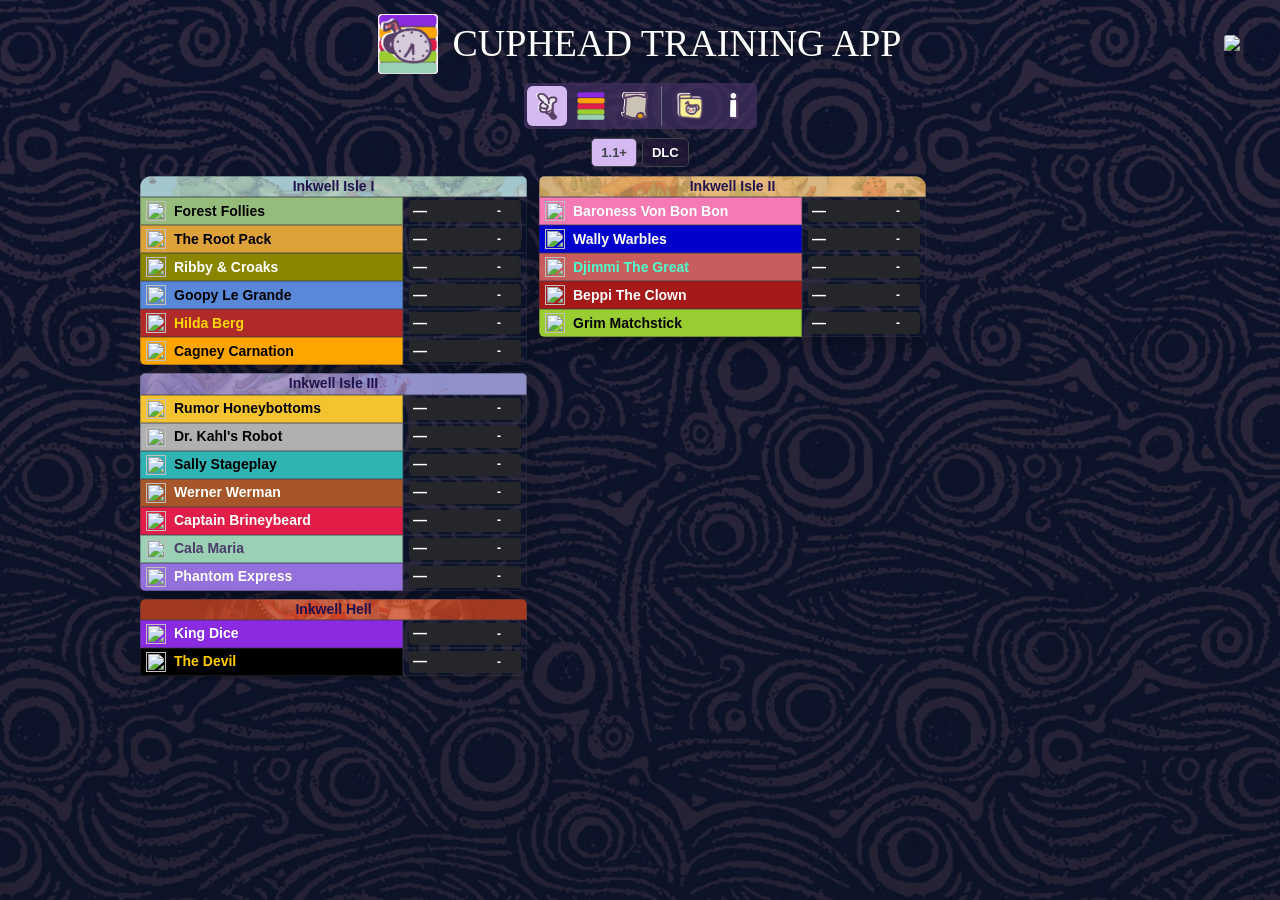
==== Web/index.html @ 6d5ec0af "Release v1.1.8 with refreshed training layout and assets" ====
<!DOCTYPE html>
<html lang="en">
<head>
    <meta charset="UTF-8">
    <meta name="viewport" content="width=device-width, initial-scale=1.0">
    <title>Cuphead Training App</title>
<link rel="icon" type="image/png" href="assets/icons/app-logo-small.png">
    <link rel="stylesheet" href="style.css?v=1.1.8">
    <link rel="stylesheet" href="css/host-bridge.css?v=1.1.8">
</head>
<body class="compact-mode" data-page="personal-times">

<div class="pages">
    <div class="training-brand">
        <img src="assets/icons/app-logo.png" alt="" width="88" height="88">
        <div id="bigtitle">Cuphead Training App</div>
    </div>
    <a href="info.html" class="info-nav-btn" data-i18n-aria-label="ui.info-aria" aria-label="How it works">&#9432;</a>

    <button id="lang-toggle-btn" class="lang-toggle-btn-inline" type="button" onclick="setActiveLanguage(getActiveLanguage() === 'pt-BR' ? 'en' : 'pt-BR')" data-i18n-aria-label="ui.language-aria" aria-label="Toggle language">
        <img src="https://flagcdn.com/w40/us.png" srcset="https://flagcdn.com/w80/us.png 2x" alt="English" width="28" height="21">
    </button>
</div>

<div class="nav-row">
    <div class="page-tabs">
            <a href="index.html" class="active" data-i18n="nav.training">Training</a>
        <a href="index2.html" data-i18n="nav.time-table">Time Table</a>
            <a href="autolog.html" data-i18n="nav.attempt-log">Attempt Log</a>
        <a href="backups.html" data-i18n="nav.backups">Backups</a>
    </div>
</div>

    <div id="category-tabs" class="category-tabs"></div>

    <div class="board-layout training-board">
        <div class="scroll-wrapper">
            <div id="table"></div>
            <div id="totals"></div>
        </div>
        <div class="rank-chart-column">
            <aside id="rank-chart" class="rank-chart"></aside>
            <div id="rank-chart-pie" class="rank-chart-pie-shell"></div>
        </div>
    </div>

    <script src="js/sound-effects.js?v=1.1.8"></script>
<script src="data.js?v=1.1.8"></script>
    <script src="js/state.js?v=1.1.8"></script>
    <script src="js/time.js?v=1.1.8"></script>
    <script src="js/category.js?v=1.1.8"></script>
    <script src="js/data-access.js?v=1.1.8"></script>
    <script src="js/ranks.js?v=1.1.8"></script>
    <script src="js/calculations.js?v=1.1.8"></script>
    <script src="js/wr-times.js?v=1.1.8"></script>
    <script src="js/storage.js?v=1.1.8"></script>
    <script src="js/render-time-table.js?v=1.1.8"></script>
    <script src="js/render-personal.js?v=1.1.8"></script>
    <script src="js/render-auto.js?v=1.1.8"></script>
    <script src="js/render.js?v=1.1.8"></script>
    <script src="js/language.js?v=1.1.8"></script>
    <script>window.autoTrainingPage = true;</script>
    <script src="js/main.js?v=1.1.8"></script>
    <script src="js/host-bridge.js?v=1.1.8"></script>

</body>
</html>
---- Web/style.css ----
@font-face {
    font-family: "Cuphead Poster";
    src: local("Cuphead Poster"), local("Cuphead Poster Regular");
    font-style: normal;
    font-weight: 400;
    font-display: swap;
}

@font-face {
    font-family: "Alegreya Sans SC";
    src: url("assets/fonts/alegreya-sans-sc-bold.woff2") format("woff2");
    font-weight: 700;
    font-display: swap;
}

:root {
    --panel-bg: rgb(57 40 83 / 65%);
    --panel-bg-deep: rgb(34 23 55 / 74%);
    --panel-border: #695781;
    --panel-accent: #5b4677;
    --panel-accent-soft: rgb(69 49 99 / 70%);
    --panel-selection: #d4b9f2;
    --panel-accent-bright: #edbd5f;
}

body[data-page="personal-times"][data-game="hollow-knight"] .scroll-wrapper {
    display: block;
}

* {
    box-sizing: border-box;
}

html {
    min-height: 100%;
}

body {
    min-height: 100%;
    margin: 0;
    padding: 20px;
    background-image: linear-gradient(180deg, rgba(15, 19, 28, .14), rgba(15, 19, 28, .38)), url("assets/backgrounds/myekul-bg.jpg");
    background-repeat: no-repeat;
    background-position: center center;
    background-attachment: fixed;
    background-size: cover;
    color: #ffffff;
    font-family: "Segoe UI", -apple-system, BlinkMacSystemFont, Roboto, Helvetica, Arial, sans-serif;
    position: relative;
    background-color: #163f4b;
}

html.app-shell-page body {
    background: transparent;
}

.pages {
    display: flex;
    align-items: center;
    justify-content: center;
    gap: 8px;
    margin-bottom: 12px;
    width: 100%;
    min-height: 96px;
    padding-inline: 72px;
}

#bigtitle {
    margin: 0;
    width: min(800px, calc(100vw - 176px));
    max-width: 100%;
    height: auto;
    display: block;
    position: relative;
    z-index: 100;
    color: #fff;
    font: 400 clamp(18px, 4.5vw, 54px)/1.1 "Cuphead Poster", "Alegreya Sans SC", Georgia, serif;
    text-align: center;
    text-transform: uppercase;
    text-shadow: 0 2px 4px #101419;
}

#bigtitle[hidden] {
    display: none;
}

.training-brand {
    display: flex;
    align-items: center;
    justify-content: center;
    gap: 14px;
    min-width: 0;
}

.training-brand > img {
    width: 88px;
    height: 88px;
    flex: none;
    object-fit: contain;
}

body.compact-mode .training-brand > img {
    width: 60px;
    height: 60px;
}

.pages .training-brand #bigtitle {
    width: auto;
}

#hollow-knight-title {
    margin: 0;
    color: #ffffff;
    font-family: Georgia, "Times New Roman", serif;
    font-size: clamp(28px, 5vw, 56px);
    text-shadow: 0 2px 5px rgba(0, 0, 0, 0.85);
}

.game-toggle-btn {
    position: fixed;
    top: 42px;
    right: calc(20px + 100% - 100vw);
    display: inline-flex;
    align-items: center;
    justify-content: center;
    width: 44px;
    height: 44px;
    padding: 5px;
    border: 2px solid #c5ccd5;
    border-radius: 50%;
    background: #101419;
    color: #ffffff;
    cursor: pointer;
}

.game-toggle-btn img {
    width: 100%;
    height: 100%;
    object-fit: contain;
}

.info-nav-btn {
    position: fixed;
    top: 46px;
    right: calc(120px + 100% - 100vw);
}

.lang-toggle-btn-inline {
    position: fixed;
    top: 47px;
    right: 20px;
}

.game-toggle-btn:hover,
.game-toggle-btn:focus-visible {
    background: #383b3e;
    border-color: #e0b965;
}

body[data-game="hollow-knight"] {
    background-color: #070b13;
    background-image:
        linear-gradient(rgba(5, 9, 16, 0.38), rgba(5, 9, 16, 0.38)),
        url("assets/backgrounds/hollowknight_background.png");
    background-position: center center;
    background-size: cover;
    background-repeat: no-repeat;
    background-attachment: fixed;
    color: #e8edf5;
    font-family: "Trebuchet MS", "Segoe UI", sans-serif;
    font-weight: 600;
}

body[data-game="hollow-knight"] .page-tabs,
body[data-game="hollow-knight"] .category-tab,
body[data-game="hollow-knight"] .data-control-btn {
    background-color: #172231;
    border-color: #465870;
}

body[data-game="hollow-knight"] .page-tabs a.active,
body[data-game="hollow-knight"] .category-tab.is-active {
    background: #c9d7e8;
    color: #111824;
}

body[data-game="hollow-knight"] th,
body[data-game="hollow-knight"] .rank-chart-header {
    background: #35475e;
}

body[data-game="hollow-knight"] .game-toggle-btn {
    background: #35475e;
    border-color: #c9d7e8;
}

body[data-game="hollow-knight"] .boss {
    left: 0;
    background: #182536 !important;
}

body[data-game="hollow-knight"] .split-cell {
    min-width: 220px;
    width: 220px;
}

body[data-game="hollow-knight"] .boss-content {
    flex-direction: row-reverse;
    justify-content: space-between;
    gap: 6px;
}

body[data-game="hollow-knight"] .boss-icon {
    width: auto;
    max-width: 64px;
    height: 32px;
}

body[data-game="hollow-knight"] .boss span {
    flex: 1 1 auto;
    min-width: 0;
    font-size: 15px;
    font-weight: 700;
}

body[data-game="hollow-knight"] .personal-totals-table.hollow-knight-personal-total {
    width: 420px;
    table-layout: fixed;
}

body[data-game="hollow-knight"] .hollow-knight-personal-total .total-label {
    width: 220px;
}

body[data-game="hollow-knight"] .hollow-knight-personal-total .personal-time-col {
    width: 200px;
    min-width: 200px;
}

body[data-game="hollow-knight"] .total-time-wrapper {
    display: grid;
    grid-template-columns: minmax(0, 1fr) auto;
    align-items: center;
    gap: 12px;
    min-width: 0;
}

body[data-game="hollow-knight"] .total-time-wrapper > span:first-child {
    min-width: 0;
    text-align: left;
    font-size: 16px;
    font-weight: 700;
    font-variant-numeric: tabular-nums;
}

body[data-game="hollow-knight"] .total-time-wrapper .time-rank-display {
    min-width: 56px;
    font-size: 14px;
    font-weight: 800;
}

body[data-game="hollow-knight"] .info-page,
body[data-game="hollow-knight"] .rank-chart,
body[data-game="hollow-knight"] .page-tabs a,
body[data-game="hollow-knight"] .category-tab {
    font-weight: 700;
}

body[data-page="personal-times"][data-game="hollow-knight"] .time-input-wrapper {
    min-height: 32px;
}

body[data-page="personal-times"][data-game="hollow-knight"] .time-input,
body[data-page="personal-times"][data-game="hollow-knight"] .time-rank-display {
    height: 28px;
    font-size: 14px;
}

body[data-game="hollow-knight"] .rank-chart-header span,
body[data-game="hollow-knight"] .rank-chart-stats span,
body[data-game="hollow-knight"] .rank-chart-badge,
body[data-game="hollow-knight"] .rank-chart-count,
body[data-game="hollow-knight"] .rank-chart-empty {
    font-size: 14px;
}

body[data-game="hollow-knight"] .hollow-knight-total-row > * {
    border-top: 3px solid #c9d7e8;
    font-weight: 900;
}

body[data-game="hollow-knight"] .total-label {
    position: sticky;
    left: 0;
    z-index: 25;
    min-width: 220px;
    width: 220px;
    background: #182536;
    color: #f4f7fb;
}

body[data-game="hollow-knight"] .hollow-knight-personal-total {
    margin-top: 8px;
}

body[data-game="hollow-knight"] .total-time-wrapper {
    justify-content: space-between;
    padding: 1px 6px;
    background: transparent !important;
}

body[data-game="hollow-knight"] .hollow-knight-personal-total .personal-time-col {
    background: #182536 !important;
    color: #f4f7fb !important;
}

body[data-game="hollow-knight"] .total-time-wrapper > span:first-child {
    color: #f4f7fb !important;
}

body[data-game="hollow-knight"] .time-input {
    border-color: #70839e;
}

body[data-game="cuphead"] * {
    font-weight: 700;
}

.pages {
    position: relative;
    z-index: 100;
}

.page-tabs {
    display: inline-flex;
    background: var(--panel-accent-soft);
    padding: 4px;
    border-radius: 12px;
    gap: 4px;
    margin-top: 10px;
}

.page-tabs a {
    color: rgb(190, 200, 210);
    font-size: 18px;
    font-weight: 700;
    text-decoration: none;
    padding: 8px 18px;
    border-radius: 9px;
    transition: all 0.2s ease;
}

.page-tabs a:hover {
    background: rgba(255,255,255,0.08);
    color: white;
}

.page-tabs a.active {
    background: var(--panel-selection);
    color: #45494d;
    pointer-events: none;
}

.page-tabs a.active:hover {
    color: #45494d;
}

.category-tabs {
    display: flex;
    flex-wrap: wrap;
    justify-content: center;
    gap: 8px;
    margin: 0 0 16px;
}

.category-tab {
    min-height: 34px;
    border: 1px solid #414549;
    padding: 6px 14px;
    background: var(--panel-bg-deep);
    color: #ffffff;
    font: inherit;
    font-size: 15px;
    font-weight: 800;
    cursor: pointer;
    border-radius: 8px;
}

.category-tab:hover,
.category-tab:focus-visible {
    background: #383b3e;
}

.category-tab.is-active {
    background: var(--panel-selection);
    color: #414549;
}

.category-icon {
    width: 20px;
    height: 20px;
    object-fit: contain;
    vertical-align: middle;
    margin-right: 6px;
}

.category-tab-group {
    display: flex;
    align-items: center;
    gap: 8px;
}

.category-sub-options {
    display: flex;
    gap: 4px;
}

.category-sub-option {
    min-width: 32px;
    min-height: 32px;
    border: 1px solid #414549;
    padding: 4px;
    background: var(--panel-bg-deep);
    cursor: pointer;
    border-radius: 8px;
}

.category-sub-option:hover,
.category-sub-option:focus-visible {
    background: #383b3e;
}

.category-sub-option.is-active {
    background: var(--panel-selection);
    border-color: var(--panel-selection);
}

.category-sub-option .category-icon {
    margin-right: 0;
}

.data-controls {
    display: flex;
    gap: 12px;
    margin: 12px 0 16px;
}

.data-control-btn {
    padding: 10px 20px;
    background: var(--panel-bg-deep);
    border: 1px solid #414549;
    border-radius: 8px;
    color: #ffffff;
    font-size: 14px;
    font-weight: 500;
    cursor: pointer;
    transition: all 0.2s ease;
}

.data-control-btn:hover {
    background: #383b3e;
    border-color: #4a5562;
}

.data-control-btn:active {
    transform: translateY(1px);
}

.board-layout {
    display: flex;
    align-items: flex-start;
    gap: 18px;
    width: 100%;
}

.scroll-wrapper {
    flex: 1 1 auto;
    min-width: 0;
    overflow-x: auto;
    border-radius: 12px;
    overflow-y: visible;
    padding-bottom: 8px;
}

body[data-page="personal-times"] .scroll-wrapper {
    display: flex;
    align-items: flex-start;
    gap: 18px;
}

body[data-page="time-table"] .scroll-wrapper {
    display: block;
    --reference-isle-width: clamp(66px, 7vw, 104px);
    --reference-boss-width: clamp(108px, 12vw, 170px);
}

.reference-table {
    width: 100%;
    min-width: 1000px;
    font-variant-numeric: tabular-nums;
}

.reference-isle { width: var(--reference-isle-width); }
.reference-boss { width: var(--reference-boss-width); }
.reference-total-label { width: calc(var(--reference-isle-width) + var(--reference-boss-width)); }

.reference-table :is(.island, .boss, .rank-col) {
    width: auto;
    min-width: 0;
    max-width: none;
}

.reference-table .boss { left: var(--reference-isle-width); }
.reference-table .island { white-space: normal; }

body.compact-mode .reference-table :is(th, td) {
    padding: 1px 2px;
    font-size: 13px;
}

.reference-table :is(.rank-col, td:not(.island, .boss)) {
    letter-spacing: -.04em;
}

.reference-table .boss-content { gap: 4px; }
.reference-table .boss-icon {
    width: 13px;
    height: 13px;
}

@media (max-height: 650px) {
    body.compact-mode:is([data-page="personal-times"], [data-page="time-table"]) .pages {
        min-height: 48px;
        margin-bottom: 4px;
    }

    body.compact-mode .training-brand > img {
        width: 48px;
        height: 48px;
    }

    body.compact-mode:is([data-page="personal-times"], [data-page="time-table"]) .category-tabs {
        margin-bottom: 5px;
    }

    body.compact-mode .reference-table :is(th, td) {
        padding-block: 0;
    }
}

.training-board.board-layout {
    display: grid;
    grid-template-columns: minmax(0, 1fr) clamp(164px, 22vw, 204px);
    width: min(100%, 1000px);
    margin-inline: auto;
}

body[data-page="personal-times"] .training-board > .scroll-wrapper {
    display: grid;
    grid-template-columns: repeat(2, minmax(0, 1fr));
    align-items: start;
    gap: 8px 12px;
}

.training-board #table {
    display: contents;
}

.training-isle-group {
    display: grid;
    gap: 8px;
    min-width: 0;
}

.training-board :is(.training-isle, .personal-totals-table) {
    width: 100%;
}

.training-board :is(.training-isle th, .training-isle .boss, .personal-totals-table .island) {
    position: static;
    width: auto;
    min-width: 0;
}

.training-board :is(.training-time-width, .personal-time-col) {
    width: clamp(104px, 10.5vw, 124px);
}

body.compact-mode .training-board :is(th, td) {
    padding: 2px 5px;
    font-size: 14px;
}

.training-board :is(.boss span, .personal-totals-table .island) {
    white-space: normal;
    overflow: visible;
}

.training-board .boss-icon {
    flex: none;
    width: clamp(17px, 2.8vh, 20px);
    height: clamp(17px, 2.8vh, 20px);
}

.training-board .time-input-wrapper {
    justify-content: space-between;
    gap: 4px;
    font-variant-numeric: tabular-nums;
}

.training-board .time-rank-display {
    min-width: 36px;
    height: clamp(17px, 2.8vh, 20px);
    padding: 0 3px;
    font-size: clamp(10px, 1.05vw, 12px);
}

.training-board > .rank-chart-column {
    min-width: 0;
}

.training-board > .rank-chart-column .rank-chart {
    position: static;
}

body.compact-mode .training-board .rank-chart-pie {
    width: 136px;
    max-width: 100%;
}

@media (max-width: 640px) {
    .training-board.board-layout {
        grid-template-columns: minmax(0, 1fr);
    }
}

@media (max-width: 460px) {
    body[data-page="personal-times"] .training-board > .scroll-wrapper {
        grid-template-columns: minmax(0, 1fr);
    }
}

body[data-page="personal-times"] #table {
    margin-bottom: 0;
    flex: 0 0 auto;
}

body[data-page="time-table"] #table {
    margin-bottom: 8px;
}

body[data-page="personal-times"] #totals {
    flex: 0 0 auto;
}

.placeholder-table {
    width: max-content;
    min-width: 420px;
    border: 1px solid #414549;
    background: rgba(16, 20, 25, 0.96);
}

.placeholder-table h2 {
    margin: 0;
    padding: 14px 14px 4px;
    font-size: 20px;
}

.placeholder-table p {
    margin: 0;
    padding: 0 14px 14px;
    color: #c5ccd5;
    font-size: 14px;
    font-weight: 700;
}

.placeholder-table table {
    width: 100%;
}

table {
    width: max-content;
    border-collapse: separate;
    border-spacing: 0;
    table-layout: fixed;
    border-radius: 12px;
    overflow: hidden;
    box-shadow: 0 8px 20px rgba(0, 0, 0, 0.25);
}

th,
td {
    border: 1px solid rgba(51, 59, 70, 0.4);
    padding: 2px 10px;
    color: inherit;
    font-size: 15px;
    font-weight: 700;
    line-height: 1.1;
    text-align: center;
    white-space: nowrap;
}

th {
    position: sticky;
    top: 0;
    z-index: 30;
    background: #524268;
    color: #ffffff;
    font-weight: 800;
}

.island {
    position: sticky;
    left: 0;
    z-index: 25;
    min-width: 90px;
    width: 90px;
    background-color: #101419;
}

.boss {
    position: sticky;
    left: 90px;
    z-index: 22;
    min-width: 220px;
    width: 220px;
    background-color: #101419;
}

thead th.island,
thead th.boss {
    z-index: 35;
    background: #524268;
}

thead th.boss {
    z-index: 34;
}

.boss-content {
    display: flex;
    align-items: center;
    gap: 8px;
    min-width: 0;
}

.boss-icon {
    width: 22px;
    height: 22px;
    object-fit: contain;
    flex: 0 0 auto;
}

.boss span {
    overflow: hidden;
    text-overflow: ellipsis;
    white-space: nowrap;
}

.rank-col {
    min-width: 90px;
    width: 90px;
    max-width: 90px;
}

.personal-time-col {
    min-width: 140px;
    width: 140px;
    background: transparent;
}

th.personal-time-col {
    background: transparent;
}

.time-input-wrapper {
    display: flex;
    align-items: center;
    justify-content: center;
    gap: 4px;
    padding: 1px 4px;
    border-radius: 4px;
    transition: background 0.2s ease;
    background: #242629 !important;
    width: 100%;
    max-width: 100%;
    box-sizing: border-box;
}

.time-input {
    flex: 1 1 92px;
    width: 92px;
    max-width: 92px;
    height: 24px;
    border: 1px solid #556579;
    margin: 0;
    background: transparent;
    color: inherit;
    font: inherit;
    font-size: 12px;
    line-height: 1;
    text-align: center;
    outline: none;
    padding: 0 3px;
    border-radius: 6px;
}

.time-input::placeholder {
    color: #8795a3;
}

.time-input:focus {
    border-color: #e0b965;
    box-shadow: inset 0 0 0 1px #e0b965;
}

.time-rank-display {
    display: inline-flex;
    align-items: center;
    justify-content: center;
    min-width: 56px;
    height: 28px;
    padding: 0 10px;
    border-radius: 4px;
    font-size: 12px;
    font-weight: 600;
    text-transform: uppercase;
    white-space: nowrap;
}

.personal-rank-empty {
    background: #101419;
    color: #ffffff;
}

.rank-chart-column {
    display: flex;
    flex-direction: column;
    flex: 0 0 300px;
    gap: 12px;
}

.rank-chart {
    position: sticky;
    top: 20px;
    flex: 0 0 auto;
    max-height: calc(100vh - 40px);
    overflow-y: auto;
    border: 1px solid var(--panel-border);
    background: var(--panel-bg);
    color: #ffffff;
    border-radius: 12px;
}

.rank-chart-pie-shell {
    background: transparent;
    border-radius: 12px;
    padding: 14px 0;
}

.rank-chart-pie-shell:empty {
    display: none;
}

.rank-chart:empty {
    display: none;
}

.rank-chart-header {
    display: flex;
    align-items: flex-start;
    justify-content: space-between;
    gap: 12px;
    padding: 14px;
    border-bottom: 1px solid #414549;
    background: #556579;
}

.rank-chart-header h2 {
    margin: 0;
    font-size: 18px;
    line-height: 1.1;
}

.rank-chart-header span,
.rank-chart-stats span {
    display: block;
    margin-top: 3px;
    color: #c5ccd5;
    font-size: 12px;
}

.rank-chart-header strong {
    min-width: 52px;
    padding: 6px 8px;
    border: 1px solid #414549;
    background: #ffffff;
    color: #414549;
    text-align: center;
    font-size: 18px;
}

.rank-chart-stack {
    display: flex;
    height: 28px;
    margin: 14px;
    overflow: hidden;
    border: 1px solid #414549;
    background: #101419;
}

.rank-chart-segment {
    display: block;
    min-width: 4px;
    height: 100%;
}

.rank-chart-empty-segment {
    width: 100%;
    background: repeating-linear-gradient(
        135deg,
        #27313d,
        #27313d 8px,
        #101419 8px,
        #101419 16px
    );
}

.rank-chart-pie {
    width: 160px;
    aspect-ratio: 1;
    margin: 0 auto;
    border-radius: 50%;
    border: 2px solid rgba(255, 255, 255, 0.18);
    background: transparent;
    box-shadow: inset 0 0 0 9999px transparent;
}

.rank-chart-stats {
    display: grid;
    grid-template-columns: 1fr 1fr;
    gap: 8px;
    padding: 0 14px 14px;
}

.rank-chart-stats div {
    border: 1px solid #414549;
    background: rgba(255, 255, 255, 0.08);
    padding: 8px;
}

.rank-chart-stats strong {
    display: block;
    margin-top: 2px;
    font-size: 20px;
}

.rank-chart-list {
    display: grid;
    gap: 8px;
    padding: 0 14px 14px;
}

.rank-chart-row {
    display: grid;
    grid-template-columns: 44px minmax(80px, 1fr) 28px;
    align-items: center;
    gap: 8px;
}

.rank-chart-badge {
    display: inline-flex;
    align-items: center;
    justify-content: center;
    min-height: 26px;
    border: 1px solid #414549;
    font-size: 13px;
}

.rank-chart-track {
    height: 12px;
    overflow: hidden;
    border: 1px solid #414549;
    background: rgba(255, 255, 255, 0.12);
}

.rank-chart-track span {
    display: block;
    height: 100%;
}

.rank-chart-count {
    text-align: right;
    font-size: 13px;
}

.rank-chart-empty {
    padding: 10px;
    border: 1px solid #414549;
    background: rgba(255, 255, 255, 0.08);
    color: #c5ccd5;
    text-align: center;
    font-size: 13px;
}

.rank-chart-pie-wrapper {
    position: relative;
    display: flex;
    justify-content: center;
    align-items: center;
    width: 100%;
    padding: 30px;
    min-height: 280px;
}

.rank-chart-pie {
    width: 200px;
    height: 200px;
    border-radius: 50%;
    position: relative;
    box-shadow:
        0 0 0 4px #414549,
        0 0 0 8px #45494d,
        0 0 20px rgba(83, 107, 130, 0.3);
}

.rank-chart-tooltip {
    position: fixed;
    pointer-events: none;
    z-index: 9999;

    padding: 6px 10px;
    border-radius: 8px;

    background: rgba(20, 20, 30, 0.75);
    border: 1px solid rgba(255,255,255,0.15);

    color: white;
    font-size: 13px;
    font-weight: 600;

    white-space: nowrap;
    max-width: calc(100vw - 40px);

    opacity: 0;
    transform: translate(12px, 12px);

    transition:
        opacity .12s ease,
        transform .12s ease;
}

.tooltip-icons {
    display: flex;
    flex-wrap: wrap;
    gap: 4px;
    margin-top: 6px;
    max-width: 200px;
}

.tooltip-boss-icon {
    width: 24px;
    height: 24px;
    object-fit: contain;
}

[data-tooltip] {
    cursor: help;
}

.info-tooltip {
    background: rgba(34, 42, 51, 0.96);
    color: #c5ccd5;
    padding: 8px 12px;
    border-radius: 8px;
    font-size: 12px;
    font-weight: 500;
    max-width: 300px;
    white-space: normal;
    border: 1px solid #45494d;
    box-shadow: 0 4px 12px rgba(0, 0, 0, 0.3);
}


html::-webkit-scrollbar,
body::-webkit-scrollbar {
    width: 8px;
}

html::-webkit-scrollbar-track,
body::-webkit-scrollbar-track {
    background: transparent;
}

html::-webkit-scrollbar-thumb,
body::-webkit-scrollbar-thumb {
    border: 2px solid transparent;
    border-radius: 999px;
    background: #596674;
    background-clip: padding-box;
}

html::-webkit-scrollbar-thumb:hover,
body::-webkit-scrollbar-thumb:hover {
    background: #8997a5;
    background-clip: padding-box;
}

html,
body {
    scrollbar-width: thin;
    scrollbar-color: #596674 transparent;
}

.scroll-wrapper::-webkit-scrollbar,
.rank-chart::-webkit-scrollbar {
    width: 10px;
    height: 10px;
}

.scroll-wrapper::-webkit-scrollbar-track,
.rank-chart::-webkit-scrollbar-track {
    background: #161719;
}

.scroll-wrapper::-webkit-scrollbar-thumb,
.rank-chart::-webkit-scrollbar-thumb {
    border-radius: 6px;
    background: #667789;
}

.scroll-wrapper::-webkit-scrollbar-thumb:hover,
.rank-chart::-webkit-scrollbar-thumb:hover {
    background: #9aabb9;
}

tbody tr:hover td {
    filter: brightness(1.08);
}

/* ── Info nav button (used on all pages) ────────────────────────── */

.info-nav-btn {
    display: inline-flex;
    align-items: center;
    justify-content: center;
    width: 36px;
    height: 36px;
    padding: 0;
    border-radius: 50%;
    font-size: 22px;
    line-height: 1;
    font-weight: 400;
    background-color: #45494d;
    color: rgb(190, 200, 210);
    text-decoration: none;
    flex-shrink: 0;
}

.info-nav-btn:hover {
    background-color: #6a8197;
    color: #ffffff;
}

.info-nav-btn.active {
    background-color: rgb(206, 214, 222);
    color: #45494d;
    cursor: default;
    pointer-events: none;
}

/* ── Nav actions (lang toggle + info button) ────────────────────── */

.nav-row {
    display: grid;
    grid-template-columns: minmax(0, 1fr) auto minmax(0, 1fr);
    align-items: center;
    gap: 12px;
    margin-bottom: 16px;
}

.nav-row .page-tabs { grid-column: 2; }

@media (max-width: 540px) {
    .nav-row { grid-template-columns: minmax(0, 1fr); justify-items: center; }
    .nav-row .page-tabs { grid-column: 1; justify-self: center; }
}

body.compact-mode { padding:12px; }
body.compact-mode .pages { min-height:64px; margin-bottom:7px; }
body.compact-mode #bigtitle { width:min(580px,calc(100vw - 152px)); font-size:clamp(18px,4.2vw,38px); }
body.compact-mode .info-nav-btn { top:29px; }
body.compact-mode .lang-toggle-btn-inline { top:29px; }
body.compact-mode .nav-row { margin-bottom:9px; gap:8px; }
body.compact-mode .page-tabs { margin-top:0; padding:3px; gap:2px; border-radius:8px; }
body.compact-mode .page-tabs a { padding:6px 10px; border-radius:6px; font-size:14px; }
body.compact-mode .category-tabs { gap:5px; margin-bottom:9px; }
body.compact-mode .category-tab { min-height:29px; padding:4px 9px; font-size:13px; }
body.compact-mode .board-layout { gap:10px; }
body.compact-mode .scroll-wrapper { padding-bottom:4px; }
body.compact-mode table { font-size:12px; }
body.compact-mode th, body.compact-mode td { padding:4px 6px; }
body.compact-mode .rank-chart { max-height:calc(100vh - 140px); padding:12px; }
body.compact-mode .rank-chart-pie { width:112px; height:112px; }
body.compact-mode .attempt-log-page { width:min(100%,1180px); margin-top:4px; }
body.compact-mode .attempt-log-heading { margin:10px 0 14px; }
body.compact-mode .attempt-log-heading h1 { font-size:28px; }
body.compact-mode .boss-stat-grid { grid-template-columns:repeat(auto-fill,minmax(190px,1fr)); gap:8px; }
body.compact-mode .boss-card-header { min-height:46px; padding:6px 9px; }
body.compact-mode .boss-card-icon { width:34px; height:34px; }
body.compact-mode .boss-card-stats { padding:8px 9px 0; }
body.compact-mode .boss-card-footer { margin-top:8px; padding:8px 9px; gap:6px 12px; }
body.compact-mode .recent-attempt-list { gap:5px; }
body.compact-mode .recent-attempt-card { gap:8px; padding:8px 10px; }
body.compact-mode .attempt-section-title { margin:18px 0 8px; }
body.compact-mode .boss-detail-view { padding:13px; }
body.compact-mode .boss-detail-bossbar { min-height:46px; padding:6px 9px; }
body.compact-mode .boss-detail-bossbar h2 { font-size:19px; }
body.compact-mode .boss-detail-bossbar img { width:34px; height:34px; }
body.compact-mode .history-chart { height:145px; }
body.compact-mode .history-card { padding:11px; }
body.compact-mode .improvement-cards { gap:8px; margin:12px 0; }
body.compact-mode .improvement-cards>div { padding:10px; }
body.compact-mode .info-page { gap:6px; }
body.compact-mode .info-section { padding:12px 15px; }
body.compact-mode .info-section h2 { margin-bottom:6px; font-size:16px; }
body.compact-mode .info-section p, body.compact-mode .info-section li { margin-bottom:5px; font-size:12px; }

.nav-actions {
    display: inline-flex;
    gap: 6px;
    align-items: center;
}

.lang-toggle-btn-inline {
    background: none;
    border: 2px solid transparent;
    padding: 4px 6px;
    cursor: pointer;
    border-radius: 6px;
    transition: all 0.2s ease;
    display: flex;
    align-items: center;
    justify-content: center;
}

.lang-toggle-btn-inline img {
    display: block;
    border-radius: 3px;
    transition: transform 0.2s ease;
}

.lang-toggle-btn-inline:hover {
    background: rgba(255,255,255,0.08);
    border-color: rgba(255,255,255,0.15);
}

.lang-toggle-btn-inline:hover img {
    transform: scale(1.1);
}

.lang-toggle-btn {
    background: none;
    border: 2px solid transparent;
    font-size: 22px;
    line-height: 1;
    padding: 4px 6px;
    cursor: pointer;
    border-radius: 6px;
    transition: all 0.2s ease;
}

.lang-toggle-btn:hover {
    background: rgba(255,255,255,0.08);
    border-color: rgba(255,255,255,0.15);
}

/* ─────────────────────────────────────────────────────────────────── */

/* ── WR link in time table ──────────────────────────────────────── */

.wr-link {
    text-decoration: none;
    font-weight: inherit;
    font-size: inherit;
    border-bottom: 1px dotted currentColor;
    opacity: 0.9;
    transition: opacity 0.15s, border-bottom-color 0.15s;
}

.wr-link:hover {
    opacity: 1;
    border-bottom-style: solid;
}

/* ── Floating lang toggle (bottom-left) ─────────────────────────── */

.lang-float {
    position: fixed;
    bottom: 20px;
    left: 20px;
    z-index: 1000;
}

.lang-float .lang-toggle-btn {
    font-size: 28px;
    padding: 6px 10px;
    background: rgba(23, 29, 36, 0.94);
    border: 2px solid #3b4651;
    backdrop-filter: blur(8px);
    box-shadow: 0 2px 12px rgba(0,0,0,0.4);
    display: flex;
    align-items: center;
    justify-content: center;
}

.lang-float .lang-toggle-btn img {
    display: block;
    border-radius: 3px;
    transition: transform 0.2s ease;
}

.lang-float .lang-toggle-btn:hover {
    background: rgba(45, 56, 68, 0.96);
    border-color: #6a8197;
}

.lang-float .lang-toggle-btn:hover img {
    transform: scale(1.1);
}

/* ─────────────────────────────────────────────────────────────────── */

/* Clean attempt log and per-boss progress view */
.attempt-log-page {
    width: min(1180px, 100%);
    margin: 12px auto 48px;
    color: #edf0f3;
}
.attempt-log-heading { display:flex; justify-content:space-between; align-items:end; margin:24px 0 26px; }
.all-boss-playtime { display:inline-block; color:#edf1f5; font-size:.55em; font-variant-numeric:tabular-nums; }
#show-overall-progress { min-width:36px; font-size:20px; line-height:1; }
.overall-boss-legend { display:flex; flex-wrap:wrap; gap:6px; margin:8px 0; }
.overall-boss-key { display:grid; place-items:center; width:34px; height:34px; border:1px solid #78929e; border-radius:4px; font-weight:700; }
.overall-boss-key img { width:26px; height:26px; object-fit:contain; }
.overall-chart { display:block; width:100%; max-height:350px; margin:10px 0; }
.overall-chart text { fill:#c0c7cf; font:12px system-ui,sans-serif; dominant-baseline:middle; }
.overall-hover-point { stroke:#fff; stroke-width:1; pointer-events:none; }
.overall-plot-target { touch-action:none; }
.overall-plot-target.can-pan { cursor:grab; }
.overall-plot-target.is-panning { cursor:grabbing; }
.overall-chart polyline { fill:none; stroke:currentColor; stroke-width:2; vector-effect:non-scaling-stroke; }
.overall-chart line { stroke:#456572; }
.overall-chart .overall-zero-reference line { stroke:#9eb4c2; stroke-dasharray:4 3; }
.overall-chart .overall-zero-reference text { fill:#edf1f5; font-weight:700; }
.show-overall-average [data-series] { opacity:.5; }
.overall-boss-lines .is-muted { opacity:.15; }
.overall-average-line { color:#fff; }
.overall-average-line polyline { stroke-width:3; stroke-dasharray:7 4; }
.attempt-log-heading h1, .boss-detail-heading h2 { margin:4px 0 8px; color:#f4cb79; font-size:clamp(28px,4vw,42px); }
.attempt-log-heading p:not(.attempt-eyebrow), .boss-detail-heading p:not(.attempt-eyebrow) { margin:0; color:#c0c7cf; }
.attempt-eyebrow { margin:0; color:#aeb8c3; font-size:11px; font-weight:800; letter-spacing:.16em; }
.boss-stat-grid { display:grid; grid-template-columns:repeat(auto-fill,minmax(245px,1fr)); gap:14px; }
.boss-stat-card { display:block; min-width:0; overflow:hidden; padding:0; text-align:left; color:#edf0f3; background:var(--panel-bg); border:1px solid var(--panel-border); border-radius:8px; cursor:pointer; }
.boss-stat-card:hover,.boss-stat-card:focus-visible { border-color:#788997; outline:none; }
.boss-card-header { display:flex; min-height:58px; align-items:center; justify-content:space-between; gap:12px; padding:9px 13px; }
.boss-card-icon { flex:none; width:44px; height:44px; object-fit:contain; }
.boss-card-name { min-width:0; font-size:16px; line-height:1.2; }
.boss-card-stats { display:grid; grid-template-columns:repeat(3,minmax(0,1fr)); gap:8px; }
.boss-card-stats { padding:13px 13px 0; }
.boss-card-stats span,.improvement-cards>div { display:flex; flex-direction:column; gap:5px; }
.boss-card-stats small,.boss-card-footer,.improvement-cards span { color:#aab3bd; font-size:11px; }
.boss-card-stats b { font-size:20px; }
.boss-card-footer { display:flex; flex-wrap:wrap; gap:8px 18px; margin-top:12px; padding:11px 13px 13px; border-top:1px solid #3a444f; }
.boss-card-footer b { color:#fff; font-size:12px; }
.attempt-section-title { margin:32px 0 12px; color:#f4cb79; font-size:19px; }
.recent-attempt-list { display:grid; gap:8px; }
.recent-attempt-card { display:grid; grid-template-columns:74px minmax(145px,1.5fr) minmax(130px,1fr) minmax(105px,.7fr) minmax(80px,.55fr) auto; align-items:center; gap:14px; padding:12px 15px; background:var(--panel-bg); border:1px solid var(--panel-border); border-radius:10px; }
.attempt-result { justify-self:start; padding:5px 9px; border-radius:20px; font-size:11px; font-weight:800; }
.attempt-result.is-clear { color:#d9f5d4; background:#285739; }
.attempt-result.is-fail { color:#ffd0c7; background:#693548; }
.attempt-result.is-death { color:#ffe6a3; background:#70521d; }
.recent-attempt-card.is-death-event { grid-template-columns:74px minmax(145px,1.5fr) minmax(130px,1fr); border-color:#70521d; }
.attempt-boss-link { justify-self:start; padding:0; border:0; background:none; color:#e0b965; font:inherit; text-align:left; cursor:pointer; }
.attempt-boss-link:hover { text-decoration:underline; }
.delete-run-button { padding:6px 9px; color:#e8b8c1; background:#48263d; border:1px solid #75405c; border-radius:6px; font:inherit; font-size:11px; cursor:pointer; }
.delete-run-button:hover { color:#fff; background:#733148; }
.clear-all-attempts { flex:none; padding:10px 14px; color:#ffd8dd; background:#512a43; border:1px solid #8f4d65; border-radius:8px; font:inherit; font-weight:700; cursor:pointer; }
.clear-all-attempts:hover { background:#71334b; }
.attempt-detail { display:flex; flex-direction:column; gap:3px; min-width:0; }
.attempt-detail small { color:#a99dbd; font-size:10px; text-transform:uppercase; letter-spacing:.08em; }
.attempt-detail b { overflow:hidden; color:#edf0f3; font-size:13px; font-weight:600; text-overflow:ellipsis; white-space:nowrap; }
.attempt-empty,.history-empty { padding:22px; color:#aab3bd; text-align:center; background:#25272a; border:1px dashed #3a444f; border-radius:10px; }
.boss-detail-view { padding:20px; background:var(--panel-bg); border:1px solid var(--panel-border); border-radius:15px; }
.detail-back { padding:8px 0; margin-bottom:17px; color:#d0d5dc; background:none; border:0; font:inherit; cursor:pointer; }
.detail-back:hover { color:#e0b965; }
.boss-detail-heading { display:flex; justify-content:space-between; align-items:end; gap:20px; padding-bottom:20px; border-bottom:1px solid #3a444f; }
.boss-detail-title { min-width:0; }
.boss-detail-bossbar { display:flex; min-height:58px; align-items:center; justify-content:space-between; gap:12px; padding:9px 13px; margin:7px 0 9px; border-radius:8px; }
.boss-detail-bossbar h2 { min-width:0; margin:0; color:inherit; font-size:23px; line-height:1.2; }
.boss-card-name, .boss-detail-bossbar h2, .attempt-boss-link {
    font-family: "Cuphead Poster", "Alegreya Sans SC", Georgia, serif;
    font-weight: 400;
    white-space: normal;
    overflow-wrap: normal;
    word-break: normal;
    hyphens: none;
}
.boss-detail-bossbar img { flex:none; width:44px; height:44px; object-fit:contain; }
.detail-tabs { display:flex; gap:7px; padding:4px; background:var(--panel-bg-deep); border-radius:9px; }
.detail-tabs button { padding:9px 14px; color:#c0c7cf; background:transparent; border:0; border-radius:6px; font:inherit; cursor:pointer; }
.detail-tabs button.is-active { color:#1c1233; background:var(--panel-selection); font-weight:800; }
.autolog-view-tabs { width: fit-content; margin: 0 auto 12px; }
#category-tabs[hidden] { display: none; }
#run-recap h2 { margin: 0 0 12px; }
.recap-file-picker {
    display: flex; flex-wrap: wrap; align-items: center; gap: 8px 16px;
    padding: 14px; border: 1px dashed #77889a; border-radius: 8px; cursor: pointer;
}
.recap-file-picker.is-dragging { background: #304758; border-color: #a8d1fb; }
#recap-attempt { width: 6em; }
.recap-browser, .recap-toolbar { display: flex; flex-wrap: wrap; align-items: center; justify-content: center; gap: 8px 14px; margin: 12px 0; }
.recap-browser input, .recap-toolbar select { padding: 5px 8px; color: #edf0f3; background: #242629; border: 1px solid #556579; border-radius: 6px; font: inherit; }
.recap-attempt-dots { display: inline-flex; align-items: center; }
.recap-dot { display: grid; place-items: center; width: 20px; height: 26px; padding: 0; border: 0; background: transparent; cursor: pointer; }
.recap-dot::before { content: ""; width: 8px; height: 8px; border-radius: 50%; background: #8391a1; }
.recap-dot.is-finished::before { background: #f1c232; }
.recap-dot[aria-current="true"]::before { outline: 1px solid #fff; outline-offset: 3px; }
.recap-dot:hover::before { transform: scale(1.3); }
.recap-toolbar { color: #c0c7cf; font-size: .85rem; }
.recap-attempt-header { display: flex; align-items: center; justify-content: space-between; gap: 12px; padding: 12px 16px; background: #242629; border-radius: 8px; }
.recap-attempt-header > strong { color: #e0b965; font-size: 1.5rem; font-variant-numeric: tabular-nums; }
.recap-attempt-status { display: block; color: #edbf90; font-size: .8rem; }
.recap-attempt-status.is-finished, .recap-faster { color: #9bd9b1; }
.recap-slower { color: #ff9aa8; }
.recap-island-grid { display: grid; grid-template-columns: repeat(auto-fit, minmax(170px, 1fr)); align-items: start; gap: 10px; margin: 12px 0; }
.recap-island { border: 1px solid var(--panel-border); border-radius: 8px; background: var(--panel-bg); }
.recap-island h3 { margin: 0; padding: 7px 9px; border-radius: 7px 7px 0 0; }
.recap-split { display: flex; align-items: center; gap: 8px; padding: 4px 7px; font-variant-numeric: tabular-nums; }
.recap-split + .recap-split { border-top: 1px solid #303944; }
.recap-split img { width: 21px; height: 21px; object-fit: contain; }
.recap-split small { margin-left: auto; }
.recap-breakdown dl { display: flex; flex-wrap: wrap; gap: 8px; margin: 0 0 12px; }
.recap-breakdown dl > div { padding: 7px 10px; background: #242629; border-radius: 6px; }
.recap-breakdown dt { color: #c0c7cf; font-size: .8rem; }
.recap-breakdown dd { margin: 3px 0 0; font-variant-numeric: tabular-nums; }
.recap-file-history { margin-top: 12px; }
.recap-file-history > summary { width: fit-content; color: #c0c7cf; cursor: pointer; }
.nav-icon-group { display: flex; align-items: center; gap: 4px; }
.nav-icon-group + .nav-icon-group { border-left: 1px solid #687482; padding-left: 8px; margin-left: 4px; }
.icon-reveal { position: relative; display: inline-flex; align-items: center; justify-content: center; }
.icon-reveal > :is(svg, .nav-artwork) { display: block; width: 32px; height: 32px; flex-shrink: 0; }
body.compact-mode .icon-reveal > :is(svg, .nav-artwork) { width: 28px; height: 28px; }
.nav-artwork { object-fit: contain; }
.icon-reveal:is([data-i18n-aria-label="nav.training"], [data-i18n-aria-label="nav.enter-times"]):active > .nav-artwork { content: url("assets/icons/shooting-hand.png?v=refreshed-icons"); }
.page-tabs a.icon-reveal, body.compact-mode .page-tabs a.icon-reveal, .autolog-view-tabs button.icon-reveal {
    position: relative; inset: auto; padding: 6px; min-width: 40px; min-height: 40px; box-sizing: border-box;
}
.page-tabs a.icon-reveal { transition: none; }
.page-tabs a.icon-reveal.active, .page-tabs a.icon-reveal.active-info { pointer-events: auto; }
.page-tabs .info-nav-btn.icon-reveal { border-radius: 9px; background: transparent; }
.page-tabs .info-nav-btn.active-info { background: var(--panel-selection); color: #45494d; }
.icon-caption {
    position: absolute; left: calc(100% + 6px); top: 50%; z-index: 1;
    padding: 6px 9px; border: 1px solid #536270; border-radius: 6px;
    background: #25272a; color: #f0f3f6; font: 600 13px/1.3 system-ui, sans-serif;
    white-space: nowrap; pointer-events: none; opacity: 0; visibility: hidden;
    transform: translateY(-50%);
}
.icon-reveal:hover, .icon-reveal:focus-visible { z-index: 2; }
.icon-reveal:hover > .icon-caption, .icon-reveal:focus-visible > .icon-caption {
    opacity: 1; visibility: visible;
}
#run-projection h2 { margin: 0 0 8px; }
.projection-metrics { display: flex; flex-wrap: wrap; gap: 10px; margin: 16px 0; }
.projection-metric { padding: 10px 14px; border-radius: 8px; background: var(--panel-bg); }
.projection-metric span, .projection-metric strong, .projection-metric small { display: block; }
.projection-metric strong { font-size: 1.35rem; color: #e0b965; }
.projection-metric small { color: #c0c7cf; margin-top: 3px; }
.projection-deathless strong { color: #9bd9b1; }
.projection-target-odds { width: fit-content; margin-bottom: 14px; }
.projection-target-odds strong { color: #a8d1fb; }
.projection-target-form { display: flex; flex-wrap: wrap; align-items: center; gap: 8px; margin: 12px 0; }
.projection-target-form input[type="text"] { width: 9em; padding: 7px; border: 1px solid #556579; border-radius: 6px; background: #242629; color: #edf0f3; font: inherit; }
.projection-target-option { display: inline-flex; align-items: center; gap: 4px; font-size: .85rem; }
.projection-target-option[hidden] { display: none; }
.projection-target-form .data-control-btn { margin: 0; }
.projection-breakdown { max-width: 34rem; margin-top: 12px; }
.projection-breakdown > summary { width: fit-content; padding: 5px 0; color: #c0c7cf; cursor: pointer; }
.projection-table-wrap { margin-top: 6px; overflow-x: auto; }
.projection-table { width: 100%; table-layout: auto; border-collapse: collapse; font-size: .85rem; }
.projection-table th, .projection-table td { padding: 3px 7px; border-bottom: 1px solid #3a444f; font-size: inherit; text-align: left; }
.projection-table thead th:first-child { width: 54px; }
.projection-table tbody th { position: static; }
.projection-table td { font-variant-numeric: tabular-nums; white-space: nowrap; }
.projection-boss-chip { width: 30px; min-height: 24px; border-radius: 5px; }
.projection-table .projection-boss-icon { width: 21px; height: 21px; object-fit: contain; }
.projection-table .projection-island th { width: auto; height: 34px; background-color: #202225; }
.isle-artwork { background-size: cover; background-position: center; }
.projection-warning { color: #f1cb79; display: block; font-size: .78rem; }
.projection-note { color: #c0c7cf; font-size: .9rem; }
.improvement-cards { display:grid; grid-template-columns:repeat(3,minmax(0,1fr)); gap:12px; margin:18px 0; }
.improvement-cards>div { padding:15px; background:var(--panel-bg); border:1px solid var(--panel-border); border-radius:10px; }
.improvement-cards strong { font-size:19px; }
.history-chart-grid { display:grid; grid-template-columns:minmax(0,2fr) minmax(0,1fr); gap:14px; }
.history-chart-grid.combined-history-grid { grid-template-columns:minmax(0,1fr); }
.combined-death-bar { fill:#d88d6f; opacity:.4; pointer-events:none; }
.combined-chart-legend { display:flex; flex-wrap:wrap; gap:8px 20px; margin-bottom:8px; color:#c0c7cf; font-size:11px; }
.combined-chart-legend span:last-child { color:#d88d6f; }
.history-card { min-width:0; padding:16px; background:var(--panel-bg); border:1px solid var(--panel-border); border-radius:11px; }
.history-card h3 { margin:0 0 10px; font-size:15px; }
.average-window-tabs,.time-view-tabs { display:flex; gap:6px; margin-bottom:8px; }
.average-slider-label { display:flex; align-items:center; gap:8px; margin:2px 0 4px; color:#c0c7cf; font-size:12px; }
.average-slider-label output { min-width:2.1em; padding:2px 7px; color:#1c1233; background:#e0b965; border-radius:999px; text-align:center; font-weight:800; font-variant-numeric:tabular-nums; }
.average-window-slider { display:block; width:100%; height:18px; margin:0; accent-color:#e0b965; cursor:pointer; }
.average-slider-ends { display:flex; justify-content:space-between; margin:0 1px 9px; color:#aab3bd; font-size:10px; }
.average-window-tabs[hidden] { display:none; }
.average-window-tabs button,.time-view-tabs button { min-width:42px; padding:6px 10px; color:#c0c7cf; background:#303943; border:1px solid #4c5864; border-radius:6px; font:inherit; font-size:12px; cursor:pointer; }
.average-window-tabs button.is-active,.time-view-tabs button.is-active { color:#1c1233; background:#e0b965; border-color:#e0b965; font-weight:800; }
.history-chart-summary { display:flex; justify-content:space-between; flex-wrap:wrap; gap:8px; color:#aab3bd; font-size:11px; }
.history-chart-summary b { color:#fff; }
.history-chart-summary .improvement-good { color:#9fe0a0; }
.history-chart-summary .improvement-down { color:#f2a28e; }
.history-chart { display:block; width:100%; height:190px; overflow:visible; margin-top:10px; }
.time-history-chart { touch-action:none; cursor:crosshair; }
.time-chart-content.is-panning .time-history-chart { cursor:grabbing; }
.history-svg-wrap { position:relative; min-width:0; }
.chart-hover-tooltip { position:absolute; z-index:4; display:flex; flex-direction:column; gap:3px; max-width:min(300px,90%); max-height:180px; overflow:auto; padding:8px 10px; color:#eef2f6; background:#202225; border:1px solid #64717f; border-radius:7px; box-shadow:0 5px 16px #0008; font-size:11px; line-height:1.35; pointer-events:none; white-space:normal; overflow-wrap:anywhere; }
.chart-hover-tooltip[hidden] { display:none; }
.chart-hover-tooltip strong { color:#f1c232; }
.history-chart line { stroke:#505e6b; stroke-width:.5; stroke-dasharray:2 2; }
.history-chart polyline { fill:none; stroke-width:2; vector-effect:non-scaling-stroke; }
.time-history-chart polyline,.time-history-chart .rank-reference,.time-history-chart .time-axis-mark { pointer-events:none; }
.time-history-chart .ranked-run-line { fill:none; stroke-width:2; stroke-dasharray:2 2; vector-effect:non-scaling-stroke; pointer-events:none; }
.history-chart circle { fill:#f8f5ff; stroke:#2a2c2f; stroke-width:.7; vector-effect:non-scaling-stroke; }
.history-chart .live-chart-point { fill:#8993a0; stroke:#f0fbff; stroke-width:1.2; opacity:.68; }
.live-chart-time { color:#8de5ff; }
.time-history-chart circle { cursor:pointer; }
.history-chart circle:focus { stroke:#fff; stroke-width:1.5; outline:none; }
.time-history-chart circle.is-fail { fill:#d88d6f; }
.history-chart :is(.rank-band, .rank-band-fill) { pointer-events:none; }
.history-chart .rank-band-fill { opacity:.18; shape-rendering:crispEdges; }
.history-chart .rank-band text { fill:#e1e6ec; font-size:4.8px; font-weight:700; text-anchor:start; paint-order:stroke; stroke:#25272a; stroke-width:.8px; stroke-linejoin:round; }
.time-history-chart { height:240px; aspect-ratio:auto; }
body.compact-mode .time-history-chart { height:190px; }
.history-chart .time-axis-mark line { stroke:#687482; stroke-width:.5; stroke-dasharray:1 1; opacity:.6; }
.history-chart .time-axis-mark text { fill:#f1f4f7; font-size:6px; font-weight:700; paint-order:stroke; stroke:#25272a; stroke-width:1px; stroke-linejoin:round; }
.death-rate-plot { position:relative; height:190px; margin-top:10px; }
.death-history-card { min-width:0; }
.death-window-tabs { margin-bottom:0; }
.death-rate-chart { height:190px; margin-top:0; }
.death-axis-label { position:absolute; left:0; z-index:1; padding-right:3px; color:#e1e6ec; background:#25272a; font-size:11px; font-weight:700; line-height:1; transform:translateY(-50%); }
.death-rate-chart rect { fill:#d88d6f; opacity:.88; }
.chart-controls { display:flex; justify-content:space-between; align-items:center; color:#aab3bd; font-size:11px; }
.chart-controls>span:last-child { display:flex; gap:5px; }
.chart-zoom { width:27px; height:24px; color:#edf1f5; background:#303943; border:1px solid #4c5864; border-radius:5px; font:700 16px/1 system-ui,sans-serif; cursor:pointer; }
.chart-zoom:disabled { opacity:.4; cursor:default; }
.time-chart-content { min-width:0; }
.history-axis { display:flex; justify-content:space-between; color:#a99dbd; font-size:10px; }
.detail-tab-content[hidden],.boss-detail-view[hidden],#autolog-list-view[hidden] { display:none; }
@media(max-width:700px) {
    .attempt-log-page { margin-top:4px; }
    .attempt-log-heading { align-items:start; flex-direction:column; gap:15px; }
    .recent-attempt-card { grid-template-columns:70px minmax(0,1fr) minmax(78px,.6fr); gap:10px; }
    .recent-attempt-card .attempt-boss-link { grid-column:2 / 4; grid-row:1; }
    .recent-attempt-card .attempt-result { grid-column:1; grid-row:1; }
    .attempt-detail { grid-row:2; }
    .delete-run-button { grid-column:3; grid-row:3; justify-self:end; }
    .boss-detail-heading { align-items:start; flex-direction:column; }
    .improvement-cards { grid-template-columns:repeat(2,minmax(0,1fr)); }
    .history-chart-grid { grid-template-columns:1fr; }
}

@media (max-width: 900px) {
    body {
        padding: 14px;
    }

    .pages {
        flex-wrap: wrap;
        gap: 8px 16px;
        min-height: 72px;
    }

    #bigtitle,
    a {
        font-size: 22px;
    }

    #bigtitle {
        width: min(800px, calc(100vw - 136px));
    }
.board-layout {
        flex-direction: column;
    }

    .scroll-wrapper,
    .rank-chart {
        width: 100%;
    }

    .rank-chart {
        position: static;
        flex-basis: auto;
        max-height: none;
    }
}

.time-chart-heading { display:flex; flex-wrap:wrap; justify-content:space-between; align-items:baseline; gap:0 12px; }
.graph-color-setting { display:inline-flex; align-items:center; gap:6px; color:#c0c7cf; font-size:12px; cursor:pointer; }
.muted-graphs .time-history-chart {
    filter:saturate(.25);
}
.muted-graphs .history-chart .rank-band-fill { opacity:.09; }

/* Add color to inactive navigation glyphs and reduce the largest corner radii. */
.icon-reveal:not(:is(.active, .active-info, .is-active)) > svg { color:var(--nav-icon-color, #b9d7ee); }
.icon-reveal:is([data-i18n-aria-label="nav.training"], [data-i18n-aria-label="nav.enter-times"]) { --nav-icon-color:#e9bd69; }
.icon-reveal[data-i18n-aria-label="nav.time-table"] { --nav-icon-color:#9ccce4; }
.icon-reveal:is([data-i18n-aria-label="nav.attempt-log"], [data-i18n-aria-label="projection.boss-log"]) { --nav-icon-color:#a6cfae; }
.icon-reveal[data-i18n-aria-label="projection.title"] { --nav-icon-color:#e2a884; }
.icon-reveal:is([data-i18n-aria-label="nav.backups"], [data-i18n-aria-label="recap.title"]) { --nav-icon-color:#c7b6e8; }

table, .rank-chart, .info-page .info-section, .boss-detail-view, .history-card,
.recent-attempt-card, .improvement-cards > div { border-radius:6px; }
.page-tabs, body.compact-mode .page-tabs, .detail-tabs, .category-tab,
.boss-stat-card, .boss-detail-bossbar, .data-control-btn, .game-choices { border-radius:5px; }
.page-tabs a, .page-tabs .info-nav-btn.icon-reveal, .detail-tabs button,
.game-picker :is(summary, button), .icon-caption { border-radius:4px; }
---- Web/css/host-bridge.css ----
.host-watcher-dock {
    position: fixed;
    bottom: 12px;
    left: 50%;
    transform: translateX(-50%);
    z-index: 12000;
    display: flex;
    align-items: center;
    gap: 10px;
    padding: 5px 10px;
    border: 1px solid var(--panel-border, #695781);
    border-radius: 999px;
    background: var(--panel-bg-deep, #221737);
    box-shadow: 0 8px 28px rgba(0, 0, 0, 0.45);
    max-width: min(920px, calc(100vw - 32px));
}

body.has-watcher-dock {
    padding-bottom: 68px;
}

.host-watcher-dot {
    width: 10px;
    height: 10px;
    border-radius: 50%;
    background: #888;
    flex-shrink: 0;
    box-shadow: 0 0 8px rgba(255, 255, 255, 0.15);
}

.host-watcher-dot.active {
    background: #6bff8d;
    box-shadow: 0 0 10px rgba(107, 255, 141, 0.8);
}

.host-watcher-dot.warn {
    background: #ff9f43;
    box-shadow: 0 0 10px rgba(255, 159, 67, 0.8);
}

.host-watcher-text {
    font-size: 13px;
    color: #edf0f3;
    white-space: nowrap;
    overflow: hidden;
    text-overflow: ellipsis;
}

.host-watcher-btn {
    border: 2px solid #c5ccd5;
    border-radius: 999px;
    background: var(--panel-accent-soft, #303c4c);
    color: #fff;
    font-weight: 600;
    font-size: 12px;
    padding: 6px 14px;
    cursor: pointer;
    flex-shrink: 0;
}

.host-watcher-btn:hover {
    background: var(--panel-accent, #556579);
}

.host-watcher-btn.active {
    background: #9e4058;
    border-color: #ffb4c6;
}

.host-watcher-link {
    color: var(--panel-accent-bright, #e0b965);
    text-decoration: none;
    font-size: 12px;
    font-weight: 600;
    flex-shrink: 0;
}

.host-watcher-link:hover {
    text-decoration: underline;
}

.autolog-table {
    width: 100%;
    border-collapse: separate;
    border-spacing: 0;
    overflow: hidden;
    border-radius: 12px;
    border: 2px solid var(--panel-border, #333b46);
}

.autolog-table th,
.autolog-table td {
    padding: 8px 10px;
    border-bottom: 1px solid rgba(255, 255, 255, 0.08);
}

.autolog-table thead th {
    background: var(--panel-bg-deep, #101419);
    color: #e0b965;
    text-align: left;
}

.autolog-table tbody tr:hover td {
    filter: brightness(1.05);
}

.trend-up {
    color: #6bff8d;
    font-weight: 700;
}

.trend-down {
    color: #ff7b7b;
    font-weight: 700;
}

.trend-flat {
    color: #b7c0ca;
}
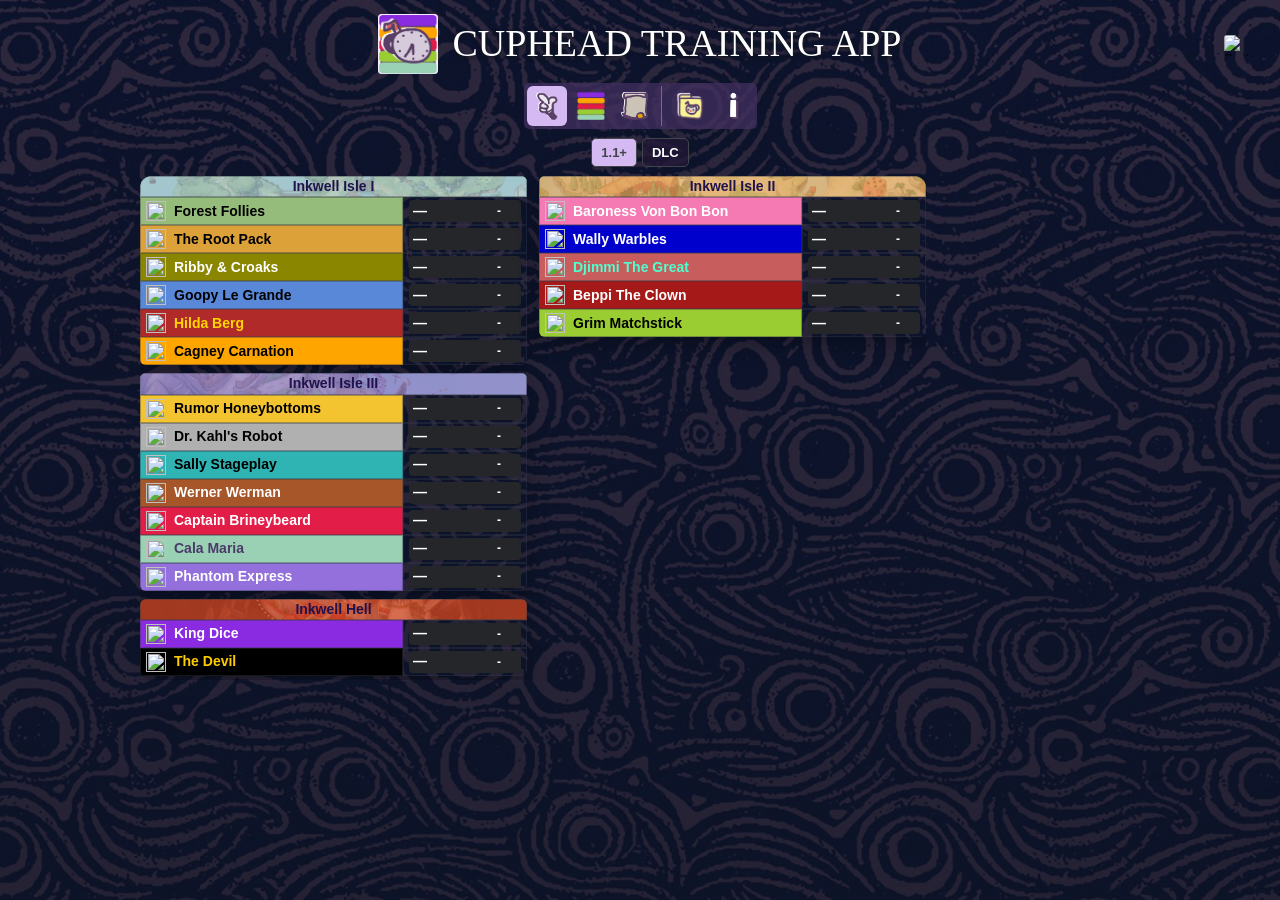
==== commit dfad89ad: "Set the Windows release version to v1.2.0" ====
--- a/Web/index.html
+++ b/Web/index.html
@@ -5,8 +5,8 @@
     <meta name="viewport" content="width=device-width, initial-scale=1.0">
     <title>Cuphead Training App</title>
 <link rel="icon" type="image/png" href="assets/icons/app-logo-small.png">
-    <link rel="stylesheet" href="style.css?v=1.1.8">
-    <link rel="stylesheet" href="css/host-bridge.css?v=1.1.8">
+    <link rel="stylesheet" href="style.css?v=1.2.0">
+    <link rel="stylesheet" href="css/host-bridge.css?v=1.2.0">
 </head>
 <body class="compact-mode" data-page="personal-times">
 
@@ -44,24 +44,24 @@
         </div>
     </div>
 
-    <script src="js/sound-effects.js?v=1.1.8"></script>
-<script src="data.js?v=1.1.8"></script>
-    <script src="js/state.js?v=1.1.8"></script>
-    <script src="js/time.js?v=1.1.8"></script>
-    <script src="js/category.js?v=1.1.8"></script>
-    <script src="js/data-access.js?v=1.1.8"></script>
-    <script src="js/ranks.js?v=1.1.8"></script>
-    <script src="js/calculations.js?v=1.1.8"></script>
-    <script src="js/wr-times.js?v=1.1.8"></script>
-    <script src="js/storage.js?v=1.1.8"></script>
-    <script src="js/render-time-table.js?v=1.1.8"></script>
-    <script src="js/render-personal.js?v=1.1.8"></script>
-    <script src="js/render-auto.js?v=1.1.8"></script>
-    <script src="js/render.js?v=1.1.8"></script>
-    <script src="js/language.js?v=1.1.8"></script>
+    <script src="js/sound-effects.js?v=1.2.0"></script>
+<script src="data.js?v=1.2.0"></script>
+    <script src="js/state.js?v=1.2.0"></script>
+    <script src="js/time.js?v=1.2.0"></script>
+    <script src="js/category.js?v=1.2.0"></script>
+    <script src="js/data-access.js?v=1.2.0"></script>
+    <script src="js/ranks.js?v=1.2.0"></script>
+    <script src="js/calculations.js?v=1.2.0"></script>
+    <script src="js/wr-times.js?v=1.2.0"></script>
+    <script src="js/storage.js?v=1.2.0"></script>
+    <script src="js/render-time-table.js?v=1.2.0"></script>
+    <script src="js/render-personal.js?v=1.2.0"></script>
+    <script src="js/render-auto.js?v=1.2.0"></script>
+    <script src="js/render.js?v=1.2.0"></script>
+    <script src="js/language.js?v=1.2.0"></script>
     <script>window.autoTrainingPage = true;</script>
-    <script src="js/main.js?v=1.1.8"></script>
-    <script src="js/host-bridge.js?v=1.1.8"></script>
+    <script src="js/main.js?v=1.2.0"></script>
+    <script src="js/host-bridge.js?v=1.2.0"></script>
 
 </body>
 </html>
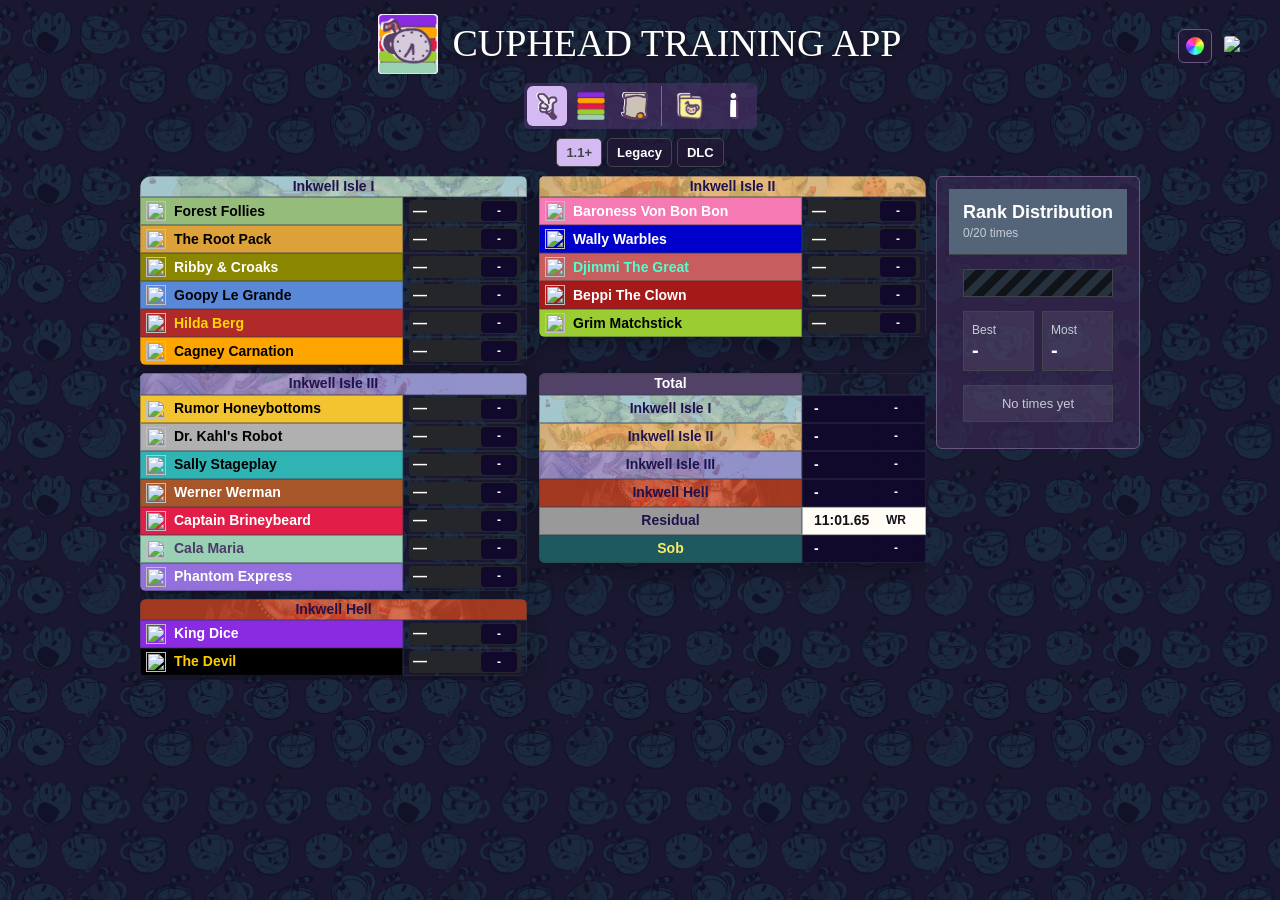
==== commit f77f6e7e: "Release v1.2.2 with category sync, pinned tables and faster statistics" ====
--- a/Web/index.html
+++ b/Web/index.html
@@ -5,8 +5,10 @@
     <meta name="viewport" content="width=device-width, initial-scale=1.0">
     <title>Cuphead Training App</title>
 <link rel="icon" type="image/png" href="assets/icons/app-logo-small.png">
-    <link rel="stylesheet" href="style.css?v=1.2.0">
-    <link rel="stylesheet" href="css/host-bridge.css?v=1.2.0">
+    <script src="js/site-palette.js?v=web-cleanup"></script>
+    <link rel="stylesheet" href="style.css?v=table-category-update">
+    <link rel="stylesheet" href="css/site-palette.css?v=web-cleanup">
+    <link rel="stylesheet" href="css/host-bridge.css?v=web-cleanup">
 </head>
 <body class="compact-mode" data-page="personal-times">
 
@@ -17,9 +19,11 @@
     </div>
     <a href="info.html" class="info-nav-btn" data-i18n-aria-label="ui.info-aria" aria-label="How it works">&#9432;</a>
 
-    <button id="lang-toggle-btn" class="lang-toggle-btn-inline" type="button" onclick="setActiveLanguage(getActiveLanguage() === 'pt-BR' ? 'en' : 'pt-BR')" data-i18n-aria-label="ui.language-aria" aria-label="Toggle language">
-        <img src="https://flagcdn.com/w40/us.png" srcset="https://flagcdn.com/w80/us.png 2x" alt="English" width="28" height="21">
-    </button>
+    <div class="header-preferences">
+        <button id="lang-toggle-btn" class="lang-toggle-btn-inline" type="button" data-i18n-aria-label="ui.language-aria" aria-label="Toggle language">
+            <img src="https://flagcdn.com/w40/us.png" srcset="https://flagcdn.com/w80/us.png 2x" alt="English" width="28" height="21">
+        </button>
+    </div>
 </div>
 
 <div class="nav-row">
@@ -44,24 +48,22 @@
         </div>
     </div>
 
-    <script src="js/sound-effects.js?v=1.2.0"></script>
-<script src="data.js?v=1.2.0"></script>
-    <script src="js/state.js?v=1.2.0"></script>
-    <script src="js/time.js?v=1.2.0"></script>
-    <script src="js/category.js?v=1.2.0"></script>
-    <script src="js/data-access.js?v=1.2.0"></script>
-    <script src="js/ranks.js?v=1.2.0"></script>
-    <script src="js/calculations.js?v=1.2.0"></script>
-    <script src="js/wr-times.js?v=1.2.0"></script>
-    <script src="js/storage.js?v=1.2.0"></script>
-    <script src="js/render-time-table.js?v=1.2.0"></script>
-    <script src="js/render-personal.js?v=1.2.0"></script>
-    <script src="js/render-auto.js?v=1.2.0"></script>
-    <script src="js/render.js?v=1.2.0"></script>
-    <script src="js/language.js?v=1.2.0"></script>
-    <script>window.autoTrainingPage = true;</script>
-    <script src="js/main.js?v=1.2.0"></script>
-    <script src="js/host-bridge.js?v=1.2.0"></script>
+    <script src="js/sound-effects.js?v=web-cleanup"></script>
+<script src="data.js?v=web-cleanup"></script>
+    <script src="js/state.js?v=web-cleanup"></script>
+    <script src="js/time.js?v=web-cleanup"></script>
+    <script src="js/category.js?v=table-category-update"></script>
+    <script src="js/data-access.js?v=web-cleanup"></script>
+    <script src="js/ranks.js?v=web-cleanup"></script>
+    <script src="js/calculations.js?v=web-cleanup"></script>
+    <script src="js/wr-times.js?v=web-cleanup"></script>
+    <script src="js/storage.js?v=web-cleanup"></script>
+    <script src="js/render-personal.js?v=web-cleanup"></script>
+    <script src="js/render-auto.js?v=web-cleanup"></script>
+    <script src="js/render.js?v=web-cleanup"></script>
+    <script src="js/language.js?v=web-cleanup"></script>
+    <script src="js/main.js?v=table-category-update"></script>
+    <script src="js/host-bridge.js?v=web-cleanup"></script>
 
 </body>
 </html>
--- a/Web/style.css
+++ b/Web/style.css
@@ -1,1629 +1,243 @@
-@font-face {
-    font-family: "Cuphead Poster";
-    src: local("Cuphead Poster"), local("Cuphead Poster Regular");
-    font-style: normal;
-    font-weight: 400;
-    font-display: swap;
-}
+@font-face{font-family:Cuphead Poster;src:local("Cuphead Poster"),local("Cuphead Poster Regular");font-style:normal;font-weight:400;font-display:swap}
+@font-face{font-family:Alegreya Sans SC;src:url(assets/fonts/alegreya-sans-sc-bold.woff2) format("woff2");font-weight:700;font-display:swap}
+:root{--panel-bg: rgb(57 40 83 / 65%);--panel-bg-deep: rgb(34 23 55 / 74%);--panel-border: #695781;--panel-accent: #5b4677;--panel-accent-soft: rgb(69 49 99 / 70%);--panel-selection: #d4b9f2;--panel-accent-bright: #edbd5f}
+*{box-sizing:border-box}
+html{min-height:100%}
+body{min-height:100%;margin:0;padding:20px;color:#fff;font-family:Segoe UI,-apple-system,BlinkMacSystemFont,Roboto,Helvetica,Arial,sans-serif;position:relative;background-color:#19182c}
+html.app-shell-page body{background:transparent}
+.pages{display:flex;align-items:center;justify-content:center;gap:8px;margin-bottom:12px;width:100%;min-height:96px;padding-inline:96px}
+#bigtitle{margin:0;width:min(800px,calc(100vw - 176px));max-width:100%;height:auto;display:block;position:relative;z-index:100;color:#fff;font:400 clamp(18px,4.5vw,54px)/1.1 "Cuphead Poster","Alegreya Sans SC",Georgia,serif;text-align:center;text-transform:uppercase;text-shadow:0 2px 4px #101419}
+#bigtitle[hidden]{display:none}
+.training-brand{display:flex;align-items:center;justify-content:center;gap:14px;min-width:0}
+.training-brand>img{width:88px;height:88px;flex:none;object-fit:contain}
+body.compact-mode .training-brand>img{width:60px;height:60px}
+.pages .training-brand #bigtitle{width:auto}
+.info-nav-btn{position:fixed;top:46px;right:calc(120px + 100% - 100vw)}
+.header-preferences{position:fixed;top:47px;right:20px}
+body[data-game=cuphead] *{font-weight:700}
+.pages{position:relative;z-index:100}
+.page-tabs{display:inline-flex;background:var(--panel-accent-soft);padding:4px;border-radius:12px;gap:4px;margin-top:10px}
+.page-tabs a{color:#bec8d2;font-size:18px;font-weight:700;text-decoration:none;padding:8px 18px;border-radius:9px;transition:all .2s ease}
+.page-tabs a:hover{background:#ffffff14;color:#fff}
+.page-tabs a.active{background:var(--panel-selection);color:#45494d;pointer-events:none}
+.page-tabs a.active:hover{color:#45494d}
+.category-tabs{display:flex;flex-wrap:wrap;justify-content:center;gap:8px;margin:0 0 16px}
+.category-tab{min-height:34px;border:1px solid #414549;padding:6px 14px;background:var(--panel-bg-deep);color:#fff;font:inherit;font-size:15px;font-weight:800;cursor:pointer;border-radius:8px}
+.category-tab:hover,.category-tab:focus-visible{background:#383b3e}
+.category-tab.is-active{background:var(--panel-selection);color:#414549}
+.category-icon{width:20px;height:20px;object-fit:contain;vertical-align:middle;margin-right:6px}
+.category-tab-group{display:flex;align-items:center;gap:8px}
+.category-sub-options{display:flex;gap:4px}
+.category-sub-option{min-width:32px;min-height:32px;border:1px solid #414549;padding:4px;background:var(--panel-bg-deep);cursor:pointer;border-radius:8px}
+.category-sub-option:hover,.category-sub-option:focus-visible{background:#383b3e}
+.category-sub-option.is-active{background:var(--panel-selection);border-color:var(--panel-selection)}
+.category-sub-option .category-icon{margin-right:0}
+.data-control-btn{padding:10px 20px;background:var(--panel-bg-deep);border:1px solid #414549;border-radius:8px;color:#fff;font-size:14px;font-weight:500;cursor:pointer;transition:all .2s ease}
+.data-control-btn:hover{background:#383b3e;border-color:#4a5562}
+.data-control-btn:active{transform:translateY(1px)}
+.board-layout{display:flex;align-items:flex-start;gap:18px;width:100%}
+.scroll-wrapper{flex:1 1 auto;min-width:0;overflow-x:auto;border-radius:12px;overflow-y:visible;padding-bottom:8px}
+body[data-page=personal-times] .scroll-wrapper{display:flex;align-items:flex-start;gap:18px}
+body[data-page=time-table] .scroll-wrapper{display:block;--reference-isle-width: clamp(66px, 7vw, 104px);--reference-boss-width: clamp(108px, 12vw, 170px)}
+.reference-table{width:100%;min-width:1000px;font-variant-numeric:tabular-nums}
+.reference-isle{width:var(--reference-isle-width)}
+.reference-boss{width:var(--reference-boss-width)}
+.reference-total-label{width:calc(var(--reference-isle-width) + var(--reference-boss-width))}
+.reference-table :is(.island,.boss,.rank-col){width:auto;min-width:0;max-width:none}
+.reference-table .boss{left:var(--reference-isle-width)}
+.reference-table .island{white-space:normal}
+body.compact-mode .reference-table :is(th,td){padding:1px 2px;font-size:13px}
+.reference-table :is(.rank-col,td:not(.island,.boss)){letter-spacing:-.04em}
+.reference-table .boss-content{gap:4px}
+.reference-table .boss-icon{width:13px;height:13px}
+@media(max-height:650px){
+body.compact-mode:is([data-page=personal-times],[data-page=time-table]) .pages{min-height:48px;margin-bottom:4px}
+body.compact-mode .training-brand>img{width:48px;height:48px}
+body.compact-mode:is([data-page=personal-times],[data-page=time-table]) .category-tabs{margin-bottom:5px}
+body.compact-mode .reference-table :is(th,td){padding-block:0}}
+.training-board.board-layout{display:grid;grid-template-columns:minmax(0,1fr) clamp(164px,22vw,204px);width:min(100%,1000px);margin-inline:auto}
+body[data-page=personal-times] .training-board>.scroll-wrapper{display:grid;grid-template-columns:repeat(2,minmax(0,1fr));align-items:start;gap:8px 12px}
+.training-board #table{display:contents}
+.training-isle-group{display:grid;gap:8px;min-width:0}
+.training-board :is(.training-isle,.personal-totals-table){width:100%}
+.training-board :is(.training-isle th,.training-isle .boss,.personal-totals-table .island){position:static;width:auto;min-width:0}
+.training-board :is(.training-time-width,.personal-time-col){width:clamp(104px,10.5vw,124px)}
+body.compact-mode .training-board :is(th,td){padding:2px 5px;font-size:14px}
+.training-board :is(.boss span,.personal-totals-table .island){white-space:normal;overflow:visible}
+.training-board .boss-icon{flex:none;width:clamp(17px,2.8vh,20px);height:clamp(17px,2.8vh,20px)}
+.training-board .time-input-wrapper{justify-content:space-between;gap:4px;font-variant-numeric:tabular-nums}
+.training-board .time-rank-display{min-width:36px;height:clamp(17px,2.8vh,20px);padding:0 3px;font-size:clamp(10px,1.05vw,12px)}
+.training-board>.rank-chart-column{min-width:0}
+.training-board>.rank-chart-column .rank-chart{position:static}
+body.compact-mode .training-board .rank-chart-pie{width:136px;max-width:100%}
+@media(max-width:640px){
+.training-board.board-layout{grid-template-columns:minmax(0,1fr)}}
+@media(max-width:460px){
+body[data-page=personal-times] .training-board>.scroll-wrapper{grid-template-columns:minmax(0,1fr)}}
+body[data-page=personal-times] #table{margin-bottom:0;flex:0 0 auto}
+body[data-page=time-table] #table{margin-bottom:8px}
+body[data-page=personal-times] #totals{flex:0 0 auto}
+.placeholder-table{width:max-content;min-width:420px;border:1px solid #414549;background:#101419f5}
+.placeholder-table h2{margin:0;padding:14px 14px 4px;font-size:20px}
+.placeholder-table p{margin:0;padding:0 14px 14px;color:#c5ccd5;font-size:14px;font-weight:700}
+.placeholder-table table{width:100%}
+table{width:max-content;border-collapse:separate;border-spacing:0;table-layout:fixed;border-radius:12px;overflow:hidden;box-shadow:0 8px 20px #00000040}
+th,td{border:1px solid rgba(51,59,70,.4);padding:2px 10px;color:inherit;font-size:15px;font-weight:700;line-height:1.1;text-align:center;white-space:nowrap}
+th{position:sticky;top:0;z-index:30;background:#524268;color:#fff;font-weight:800}
+.island{position:sticky;left:0;z-index:25;min-width:90px;width:90px;background-color:#101419}
+.boss{position:sticky;left:90px;z-index:22;min-width:220px;width:220px;background-color:#101419}
+thead th.island,thead th.boss{z-index:35;background:#524268}
+thead th.boss{z-index:34}
+.boss-content{display:flex;align-items:center;gap:8px;min-width:0}
+.boss-icon{width:22px;height:22px;object-fit:contain;flex:0 0 auto}
+.boss span{overflow:hidden;text-overflow:ellipsis;white-space:nowrap}
+.rank-col{min-width:90px;width:90px;max-width:90px}
+.personal-time-col{min-width:140px;width:140px;background:transparent}
+th.personal-time-col{background:transparent}
+.time-input-wrapper{display:flex;align-items:center;justify-content:center;gap:4px;padding:1px 4px;border-radius:4px;transition:background .2s ease;background:#242629!important;width:100%;max-width:100%;box-sizing:border-box}
+.time-input{flex:1 1 92px;width:92px;max-width:92px;height:24px;border:1px solid #556579;margin:0;background:transparent;color:inherit;font:inherit;font-size:12px;line-height:1;text-align:center;outline:none;padding:0 3px;border-radius:6px}
+.time-input::placeholder{color:#8795a3}
+.time-input:focus{border-color:#e0b965;box-shadow:inset 0 0 0 1px #e0b965}
+.time-rank-display{display:inline-flex;align-items:center;justify-content:center;min-width:56px;height:28px;padding:0 10px;border-radius:4px;font-size:12px;font-weight:600;text-transform:uppercase;white-space:nowrap}
+.personal-rank-empty{background:#101419;color:#fff}
+.rank-chart-column{display:flex;flex-direction:column;flex:0 0 300px;gap:12px}
+.rank-chart{position:sticky;top:20px;flex:0 0 auto;max-height:calc(100vh - 40px);overflow-y:auto;border:1px solid var(--panel-border);background:var(--panel-bg);color:#fff;border-radius:12px}
+.rank-chart-pie-shell{background:transparent;border-radius:12px;padding:14px 0}
+.rank-chart-pie-shell:empty{display:none}
+.rank-chart:empty{display:none}
+.rank-chart-header{display:flex;align-items:flex-start;justify-content:space-between;gap:12px;padding:14px;border-bottom:1px solid #414549;background:#556579}
+.rank-chart-header h2{margin:0;font-size:18px;line-height:1.1}
+.rank-chart-header span,.rank-chart-stats span{display:block;margin-top:3px;color:#c5ccd5;font-size:12px}
+.rank-chart-header strong{min-width:52px;padding:6px 8px;border:1px solid #414549;background:#fff;color:#414549;text-align:center;font-size:18px}
+.rank-chart-stack{display:flex;height:28px;margin:14px;overflow:hidden;border:1px solid #414549;background:#101419}
+.rank-chart-segment{display:block;min-width:4px;height:100%}
+.rank-chart-empty-segment{width:100%;background:repeating-linear-gradient(135deg,#27313d,#27313d 8px,#101419 8px 16px)}
+.rank-chart-pie{width:160px;aspect-ratio:1;margin:0 auto;border-radius:50%;border:2px solid rgba(255,255,255,.18);background:transparent;box-shadow:inset 0 0 0 9999px transparent}
+.rank-chart-stats{display:grid;grid-template-columns:1fr 1fr;gap:8px;padding:0 14px 14px}
+.rank-chart-stats div{border:1px solid #414549;background:#ffffff14;padding:8px}
+.rank-chart-stats strong{display:block;margin-top:2px;font-size:20px}
+.rank-chart-list{display:grid;gap:8px;padding:0 14px 14px}
+.rank-chart-row{display:grid;grid-template-columns:44px minmax(80px,1fr) 28px;align-items:center;gap:8px}
+.rank-chart-badge{display:inline-flex;align-items:center;justify-content:center;min-height:26px;border:1px solid #414549;font-size:13px}
+.rank-chart-track{height:12px;overflow:hidden;border:1px solid #414549;background:#ffffff1f}
+.rank-chart-track span{display:block;height:100%}
+.rank-chart-count{text-align:right;font-size:13px}
+.rank-chart-empty{padding:10px;border:1px solid #414549;background:#ffffff14;color:#c5ccd5;text-align:center;font-size:13px}
+.rank-chart-pie-wrapper{position:relative;display:flex;justify-content:center;align-items:center;width:100%;padding:30px;min-height:280px}
+.rank-chart-pie{width:200px;height:200px;border-radius:50%;position:relative;box-shadow:0 0 0 4px #414549,0 0 0 8px #45494d,0 0 20px #536b824d}
+.rank-chart-tooltip{position:fixed;pointer-events:none;z-index:9999;padding:6px 10px;border-radius:8px;background:#14141ebf;border:1px solid rgba(255,255,255,.15);color:#fff;font-size:13px;font-weight:600;white-space:nowrap;max-width:calc(100vw - 40px);opacity:0;transform:translate(12px,12px);transition:opacity .12s ease,transform .12s ease}
+.tooltip-icons{display:flex;flex-wrap:wrap;gap:4px;margin-top:6px;max-width:200px}
+.tooltip-boss-icon{width:24px;height:24px;object-fit:contain}
+[data-tooltip]{cursor:help}
+.info-tooltip{background:#222a33f5;color:#c5ccd5;padding:8px 12px;border-radius:8px;font-size:12px;font-weight:500;max-width:300px;white-space:normal;border:1px solid #45494d;box-shadow:0 4px 12px #0000004d}
+html::-webkit-scrollbar,body::-webkit-scrollbar{width:8px}
+html::-webkit-scrollbar-track,body::-webkit-scrollbar-track{background:transparent}
+html::-webkit-scrollbar-thumb,body::-webkit-scrollbar-thumb{border:2px solid transparent;border-radius:999px;background:#596674;background-clip:padding-box}
+html::-webkit-scrollbar-thumb:hover,body::-webkit-scrollbar-thumb:hover{background:#8997a5;background-clip:padding-box}
+html,body{scrollbar-width:thin;scrollbar-color:#596674 transparent}
+.scroll-wrapper::-webkit-scrollbar,.rank-chart::-webkit-scrollbar{width:10px;height:10px}
+.scroll-wrapper::-webkit-scrollbar-track,.rank-chart::-webkit-scrollbar-track{background:#161719}
+.scroll-wrapper::-webkit-scrollbar-thumb,.rank-chart::-webkit-scrollbar-thumb{border-radius:6px;background:#667789}
+.scroll-wrapper::-webkit-scrollbar-thumb:hover,.rank-chart::-webkit-scrollbar-thumb:hover{background:#9aabb9}
+tbody tr:hover td{filter:brightness(1.08)}
+.info-nav-btn{display:inline-flex;align-items:center;justify-content:center;width:36px;height:36px;padding:0;border-radius:50%;font-size:22px;line-height:1;font-weight:400;background-color:#45494d;color:#bec8d2;text-decoration:none;flex-shrink:0}
+.info-nav-btn:hover{background-color:#6a8197;color:#fff}
+.info-nav-btn.active{background-color:#ced6de;color:#45494d;cursor:default;pointer-events:none}
+.nav-row{display:grid;grid-template-columns:minmax(0,1fr) auto minmax(0,1fr);align-items:center;gap:12px;margin-bottom:16px}
+.nav-row .page-tabs{grid-column:2}
+@media(max-width:540px){
+.nav-row{grid-template-columns:minmax(0,1fr);justify-items:center}
+.nav-row .page-tabs{grid-column:1;justify-self:center}}
+body.compact-mode{padding:12px}
+body.compact-mode .pages{min-height:64px;margin-bottom:7px}
+body.compact-mode #bigtitle{width:min(580px,calc(100vw - 152px));font-size:clamp(18px,4.2vw,38px)}
+body.compact-mode .info-nav-btn,body.compact-mode .header-preferences{top:29px}
+body.compact-mode .nav-row{margin-bottom:9px;gap:8px}
+body.compact-mode .page-tabs{margin-top:0;padding:3px;gap:2px;border-radius:8px}
+body.compact-mode .page-tabs a{padding:6px 10px;border-radius:6px;font-size:14px}
+body.compact-mode .category-tabs{gap:5px;margin-bottom:9px}
+body.compact-mode .category-tab{min-height:29px;padding:4px 9px;font-size:13px}
+body.compact-mode .board-layout{gap:10px}
+body.compact-mode .scroll-wrapper{padding-bottom:4px}
+body.compact-mode table{font-size:12px}
+body.compact-mode th,body.compact-mode td{padding:4px 6px}
+body.compact-mode .rank-chart{max-height:calc(100vh - 140px);padding:12px}
+body.compact-mode .rank-chart-pie{width:112px;height:112px}
+body.compact-mode .recent-attempt-list{gap:5px}
+body.compact-mode .recent-attempt-card{gap:8px;padding:8px 10px}
+body.compact-mode .info-page{gap:6px}
+body.compact-mode .info-section{padding:12px 15px}
+body.compact-mode .info-section h2{margin-bottom:6px;font-size:16px}
+body.compact-mode .info-section p,body.compact-mode .info-section li{margin-bottom:5px;font-size:12px}
+.lang-toggle-btn-inline{background:none;border:2px solid transparent;padding:4px 6px;cursor:pointer;border-radius:6px;transition:all .2s ease;display:flex;align-items:center;justify-content:center}
+.lang-toggle-btn-inline img{display:block;border-radius:3px;transition:transform .2s ease}
+.lang-toggle-btn-inline:hover{background:#ffffff14;border-color:#ffffff26}
+.lang-toggle-btn-inline:hover img{transform:scale(1.1)}
+.lang-toggle-btn{background:none;border:2px solid transparent;font-size:22px;line-height:1;padding:4px 6px;cursor:pointer;border-radius:6px;transition:all .2s ease}
+.lang-toggle-btn:hover{background:#ffffff14;border-color:#ffffff26}
+.wr-link{text-decoration:none;font-weight:inherit;font-size:inherit;border-bottom:1px dotted currentColor;opacity:.9;transition:opacity .15s,border-bottom-color .15s}
+.wr-link:hover{opacity:1;border-bottom-style:solid}
+.show-overall-average [data-series]{opacity:.5}
+.recent-attempt-list{display:grid;gap:8px}
+.recent-attempt-card{display:grid;grid-template-columns:74px minmax(145px,1.5fr) minmax(130px,1fr) minmax(105px,.7fr) minmax(80px,.55fr) auto;align-items:center;gap:14px;padding:12px 15px;background:var(--panel-bg);border:1px solid var(--panel-border);border-radius:10px}
+.recent-attempt-card.is-death-event{grid-template-columns:74px minmax(145px,1.5fr) minmax(130px,1fr);border-color:#70521d}
+.delete-run-button{padding:6px 9px;color:#e8b8c1;background:#48263d;border:1px solid #75405c;border-radius:6px;font:inherit;font-size:11px;cursor:pointer}
+.delete-run-button:hover{color:#fff;background:#733148}
+.clear-all-attempts{flex:none;padding:10px 14px;color:#ffd8dd;background:#512a43;border:1px solid #8f4d65;border-radius:8px;font:inherit;font-weight:700;cursor:pointer}
+.clear-all-attempts:hover{background:#71334b}
+#category-tabs[hidden]{display:none}
+.nav-icon-group{display:flex;align-items:center;gap:4px}
+.nav-icon-group+.nav-icon-group{border-left:1px solid #687482;padding-left:8px;margin-left:4px}
+.icon-reveal{position:relative;display:inline-flex;align-items:center;justify-content:center}
+.icon-reveal>:is(svg,.nav-artwork){display:block;width:32px;height:32px;flex-shrink:0}
+body.compact-mode .icon-reveal>:is(svg,.nav-artwork){width:28px;height:28px}
+.nav-artwork{object-fit:contain}
+.icon-reveal:is([data-i18n-aria-label="nav.training"],[data-i18n-aria-label="nav.enter-times"]):active>.nav-artwork{content:url(assets/icons/shooting-hand.png?v=refreshed-icons)}
+.page-tabs a.icon-reveal,body.compact-mode .page-tabs a.icon-reveal{position:relative;inset:auto;padding:6px;min-width:40px;min-height:40px;box-sizing:border-box}
+.page-tabs a.icon-reveal{transition:none}
+.page-tabs a.icon-reveal.active,.page-tabs a.icon-reveal.active-info{pointer-events:auto}
+.page-tabs .info-nav-btn.icon-reveal{border-radius:9px;background:transparent}
+.page-tabs .info-nav-btn.active-info{background:var(--panel-selection);color:#45494d}
+.icon-caption{position:absolute;left:calc(100% + 6px);top:50%;z-index:1;padding:6px 9px;border:1px solid #536270;border-radius:6px;background:#25272a;color:#f0f3f6;font:600 13px/1.3 system-ui,sans-serif;white-space:nowrap;pointer-events:none;opacity:0;visibility:hidden;transform:translateY(-50%)}
+.icon-reveal:hover,.icon-reveal:focus-visible{z-index:2}
+.icon-reveal:hover>.icon-caption,.icon-reveal:focus-visible>.icon-caption{opacity:1;visibility:visible}
+.isle-artwork{background-size:cover;background-position:center}
+@media(max-width:700px){
+.recent-attempt-card{grid-template-columns:70px minmax(0,1fr) minmax(78px,.6fr);gap:10px}
+.delete-run-button{grid-column:3;grid-row:3;justify-self:end}}
+@media(max-width:900px){
+body{padding:14px}
+.pages{flex-wrap:wrap;gap:8px 16px;min-height:72px}
+#bigtitle,a{font-size:22px}
+#bigtitle{width:min(800px,calc(100vw - 136px))}
+.board-layout{flex-direction:column}
+.scroll-wrapper,.rank-chart{width:100%}
+.rank-chart{position:static;flex-basis:auto;max-height:none}}
+.graph-color-setting{display:inline-flex;align-items:center;gap:6px;color:#c0c7cf;font-size:12px;cursor:pointer}
+.icon-reveal:not(:is(.active,.active-info,.is-active))>svg{color:var(--nav-icon-color, #b9d7ee)}
+.icon-reveal:is([data-i18n-aria-label="nav.training"],[data-i18n-aria-label="nav.enter-times"]){--nav-icon-color:#e9bd69}
+.icon-reveal[data-i18n-aria-label="nav.time-table"]{--nav-icon-color:#9ccce4}
+.icon-reveal[data-i18n-aria-label="projection.title"]{--nav-icon-color:#e2a884}
+.icon-reveal:is([data-i18n-aria-label="nav.backups"],[data-i18n-aria-label="recap.title"]){--nav-icon-color:#c7b6e8}
+table,.rank-chart,.info-page .info-section,.recent-attempt-card{border-radius:6px}
+.page-tabs,body.compact-mode .page-tabs,.category-tab,.data-control-btn{border-radius:5px}
+.page-tabs a,.page-tabs .info-nav-btn.icon-reveal,.icon-caption{border-radius:4px}
+body[data-page=time-table] .scroll-wrapper{--reference-isle-width: 115px;--reference-boss-width: 260px;overflow-x:auto;border-radius:0}
+body[data-page=time-table] .reference-table{width:1895px;min-width:1895px;font-weight:700;overflow:visible;border-radius:6px;border:3px solid var(--panel-border)}
+body.compact-mode[data-page=time-table] .reference-table :is(th,td){font-size:16px;font-weight:700;padding:4px 5px;line-height:1.25;letter-spacing:0;border:0;border-right:3px solid #241c3099;border-bottom:1px solid #241c3066}
+body.compact-mode[data-page=time-table] .reference-table th{font-weight:800;border-bottom:3px solid var(--panel-border)}
+body[data-page=time-table] .reference-table .isle-start>td{border-top:3px solid var(--panel-border)}
+body[data-page=time-table] .reference-table .island{font-weight:800;border-bottom:3px solid var(--panel-border)}
+body[data-page=time-table] .reference-table .boss-icon{width:28px;height:28px}
+body[data-page=time-table] .reference-table .boss-content{gap:6px}
 
-@font-face {
-    font-family: "Alegreya Sans SC";
-    src: url("assets/fonts/alegreya-sans-sc-bold.woff2") format("woff2");
-    font-weight: 700;
-    font-display: swap;
-}
+body[data-page]{isolation:isolate}
+body[data-page]:before{--tile-width:360px;--tile-height:463px;content:"";position:fixed;inset:calc(-1 * var(--tile-height)) 0 0 calc(-1 * var(--tile-width));z-index:-1;background:url(assets/backgrounds/cuphead-pattern.png) repeat;background-size:var(--tile-width) var(--tile-height);filter:hue-rotate(calc((var(--site-hue,265) - 265) * 1deg));animation:pattern-drift 180s linear infinite;pointer-events:none}
+html.app-shell-page body:before{content:none}
+@keyframes pattern-drift{to{transform:translate3d(var(--tile-width),var(--tile-height),0)}}
+@media(prefers-reduced-motion:reduce){body[data-page]:before{animation:none}}
 
-:root {
-    --panel-bg: rgb(57 40 83 / 65%);
-    --panel-bg-deep: rgb(34 23 55 / 74%);
-    --panel-border: #695781;
-    --panel-accent: #5b4677;
-    --panel-accent-soft: rgb(69 49 99 / 70%);
-    --panel-selection: #d4b9f2;
-    --panel-accent-bright: #edbd5f;
-}
-
-body[data-page="personal-times"][data-game="hollow-knight"] .scroll-wrapper {
-    display: block;
-}
-
-* {
-    box-sizing: border-box;
-}
-
-html {
-    min-height: 100%;
-}
-
-body {
-    min-height: 100%;
-    margin: 0;
-    padding: 20px;
-    background-image: linear-gradient(180deg, rgba(15, 19, 28, .14), rgba(15, 19, 28, .38)), url("assets/backgrounds/myekul-bg.jpg");
-    background-repeat: no-repeat;
-    background-position: center center;
-    background-attachment: fixed;
-    background-size: cover;
-    color: #ffffff;
-    font-family: "Segoe UI", -apple-system, BlinkMacSystemFont, Roboto, Helvetica, Arial, sans-serif;
-    position: relative;
-    background-color: #163f4b;
-}
-
-html.app-shell-page body {
-    background: transparent;
-}
-
-.pages {
-    display: flex;
-    align-items: center;
-    justify-content: center;
-    gap: 8px;
-    margin-bottom: 12px;
-    width: 100%;
-    min-height: 96px;
-    padding-inline: 72px;
-}
-
-#bigtitle {
-    margin: 0;
-    width: min(800px, calc(100vw - 176px));
-    max-width: 100%;
-    height: auto;
-    display: block;
-    position: relative;
-    z-index: 100;
-    color: #fff;
-    font: 400 clamp(18px, 4.5vw, 54px)/1.1 "Cuphead Poster", "Alegreya Sans SC", Georgia, serif;
-    text-align: center;
-    text-transform: uppercase;
-    text-shadow: 0 2px 4px #101419;
-}
-
-#bigtitle[hidden] {
-    display: none;
-}
-
-.training-brand {
-    display: flex;
-    align-items: center;
-    justify-content: center;
-    gap: 14px;
-    min-width: 0;
-}
-
-.training-brand > img {
-    width: 88px;
-    height: 88px;
-    flex: none;
-    object-fit: contain;
-}
-
-body.compact-mode .training-brand > img {
-    width: 60px;
-    height: 60px;
-}
-
-.pages .training-brand #bigtitle {
-    width: auto;
-}
-
-#hollow-knight-title {
-    margin: 0;
-    color: #ffffff;
-    font-family: Georgia, "Times New Roman", serif;
-    font-size: clamp(28px, 5vw, 56px);
-    text-shadow: 0 2px 5px rgba(0, 0, 0, 0.85);
-}
-
-.game-toggle-btn {
-    position: fixed;
-    top: 42px;
-    right: calc(20px + 100% - 100vw);
-    display: inline-flex;
-    align-items: center;
-    justify-content: center;
-    width: 44px;
-    height: 44px;
-    padding: 5px;
-    border: 2px solid #c5ccd5;
-    border-radius: 50%;
-    background: #101419;
-    color: #ffffff;
-    cursor: pointer;
-}
-
-.game-toggle-btn img {
-    width: 100%;
-    height: 100%;
-    object-fit: contain;
-}
-
-.info-nav-btn {
-    position: fixed;
-    top: 46px;
-    right: calc(120px + 100% - 100vw);
-}
-
-.lang-toggle-btn-inline {
-    position: fixed;
-    top: 47px;
-    right: 20px;
-}
-
-.game-toggle-btn:hover,
-.game-toggle-btn:focus-visible {
-    background: #383b3e;
-    border-color: #e0b965;
-}
-
-body[data-game="hollow-knight"] {
-    background-color: #070b13;
-    background-image:
-        linear-gradient(rgba(5, 9, 16, 0.38), rgba(5, 9, 16, 0.38)),
-        url("assets/backgrounds/hollowknight_background.png");
-    background-position: center center;
-    background-size: cover;
-    background-repeat: no-repeat;
-    background-attachment: fixed;
-    color: #e8edf5;
-    font-family: "Trebuchet MS", "Segoe UI", sans-serif;
-    font-weight: 600;
-}
-
-body[data-game="hollow-knight"] .page-tabs,
-body[data-game="hollow-knight"] .category-tab,
-body[data-game="hollow-knight"] .data-control-btn {
-    background-color: #172231;
-    border-color: #465870;
-}
-
-body[data-game="hollow-knight"] .page-tabs a.active,
-body[data-game="hollow-knight"] .category-tab.is-active {
-    background: #c9d7e8;
-    color: #111824;
-}
-
-body[data-game="hollow-knight"] th,
-body[data-game="hollow-knight"] .rank-chart-header {
-    background: #35475e;
-}
-
-body[data-game="hollow-knight"] .game-toggle-btn {
-    background: #35475e;
-    border-color: #c9d7e8;
-}
-
-body[data-game="hollow-knight"] .boss {
-    left: 0;
-    background: #182536 !important;
-}
-
-body[data-game="hollow-knight"] .split-cell {
-    min-width: 220px;
-    width: 220px;
-}
-
-body[data-game="hollow-knight"] .boss-content {
-    flex-direction: row-reverse;
-    justify-content: space-between;
-    gap: 6px;
-}
-
-body[data-game="hollow-knight"] .boss-icon {
-    width: auto;
-    max-width: 64px;
-    height: 32px;
-}
-
-body[data-game="hollow-knight"] .boss span {
-    flex: 1 1 auto;
-    min-width: 0;
-    font-size: 15px;
-    font-weight: 700;
-}
-
-body[data-game="hollow-knight"] .personal-totals-table.hollow-knight-personal-total {
-    width: 420px;
-    table-layout: fixed;
-}
-
-body[data-game="hollow-knight"] .hollow-knight-personal-total .total-label {
-    width: 220px;
-}
-
-body[data-game="hollow-knight"] .hollow-knight-personal-total .personal-time-col {
-    width: 200px;
-    min-width: 200px;
-}
-
-body[data-game="hollow-knight"] .total-time-wrapper {
-    display: grid;
-    grid-template-columns: minmax(0, 1fr) auto;
-    align-items: center;
-    gap: 12px;
-    min-width: 0;
-}
-
-body[data-game="hollow-knight"] .total-time-wrapper > span:first-child {
-    min-width: 0;
-    text-align: left;
-    font-size: 16px;
-    font-weight: 700;
-    font-variant-numeric: tabular-nums;
-}
-
-body[data-game="hollow-knight"] .total-time-wrapper .time-rank-display {
-    min-width: 56px;
-    font-size: 14px;
-    font-weight: 800;
-}
-
-body[data-game="hollow-knight"] .info-page,
-body[data-game="hollow-knight"] .rank-chart,
-body[data-game="hollow-knight"] .page-tabs a,
-body[data-game="hollow-knight"] .category-tab {
-    font-weight: 700;
-}
-
-body[data-page="personal-times"][data-game="hollow-knight"] .time-input-wrapper {
-    min-height: 32px;
-}
-
-body[data-page="personal-times"][data-game="hollow-knight"] .time-input,
-body[data-page="personal-times"][data-game="hollow-knight"] .time-rank-display {
-    height: 28px;
-    font-size: 14px;
-}
-
-body[data-game="hollow-knight"] .rank-chart-header span,
-body[data-game="hollow-knight"] .rank-chart-stats span,
-body[data-game="hollow-knight"] .rank-chart-badge,
-body[data-game="hollow-knight"] .rank-chart-count,
-body[data-game="hollow-knight"] .rank-chart-empty {
-    font-size: 14px;
-}
-
-body[data-game="hollow-knight"] .hollow-knight-total-row > * {
-    border-top: 3px solid #c9d7e8;
-    font-weight: 900;
-}
-
-body[data-game="hollow-knight"] .total-label {
-    position: sticky;
-    left: 0;
-    z-index: 25;
-    min-width: 220px;
-    width: 220px;
-    background: #182536;
-    color: #f4f7fb;
-}
-
-body[data-game="hollow-knight"] .hollow-knight-personal-total {
-    margin-top: 8px;
-}
-
-body[data-game="hollow-knight"] .total-time-wrapper {
-    justify-content: space-between;
-    padding: 1px 6px;
-    background: transparent !important;
-}
-
-body[data-game="hollow-knight"] .hollow-knight-personal-total .personal-time-col {
-    background: #182536 !important;
-    color: #f4f7fb !important;
-}
-
-body[data-game="hollow-knight"] .total-time-wrapper > span:first-child {
-    color: #f4f7fb !important;
-}
-
-body[data-game="hollow-knight"] .time-input {
-    border-color: #70839e;
-}
-
-body[data-game="cuphead"] * {
-    font-weight: 700;
-}
-
-.pages {
-    position: relative;
-    z-index: 100;
-}
-
-.page-tabs {
-    display: inline-flex;
-    background: var(--panel-accent-soft);
-    padding: 4px;
-    border-radius: 12px;
-    gap: 4px;
-    margin-top: 10px;
-}
-
-.page-tabs a {
-    color: rgb(190, 200, 210);
-    font-size: 18px;
-    font-weight: 700;
-    text-decoration: none;
-    padding: 8px 18px;
-    border-radius: 9px;
-    transition: all 0.2s ease;
-}
-
-.page-tabs a:hover {
-    background: rgba(255,255,255,0.08);
-    color: white;
-}
-
-.page-tabs a.active {
-    background: var(--panel-selection);
-    color: #45494d;
-    pointer-events: none;
-}
-
-.page-tabs a.active:hover {
-    color: #45494d;
-}
-
-.category-tabs {
-    display: flex;
-    flex-wrap: wrap;
-    justify-content: center;
-    gap: 8px;
-    margin: 0 0 16px;
-}
-
-.category-tab {
-    min-height: 34px;
-    border: 1px solid #414549;
-    padding: 6px 14px;
-    background: var(--panel-bg-deep);
-    color: #ffffff;
-    font: inherit;
-    font-size: 15px;
-    font-weight: 800;
-    cursor: pointer;
-    border-radius: 8px;
-}
-
-.category-tab:hover,
-.category-tab:focus-visible {
-    background: #383b3e;
-}
-
-.category-tab.is-active {
-    background: var(--panel-selection);
-    color: #414549;
-}
-
-.category-icon {
-    width: 20px;
-    height: 20px;
-    object-fit: contain;
-    vertical-align: middle;
-    margin-right: 6px;
-}
-
-.category-tab-group {
-    display: flex;
-    align-items: center;
-    gap: 8px;
-}
-
-.category-sub-options {
-    display: flex;
-    gap: 4px;
-}
-
-.category-sub-option {
-    min-width: 32px;
-    min-height: 32px;
-    border: 1px solid #414549;
-    padding: 4px;
-    background: var(--panel-bg-deep);
-    cursor: pointer;
-    border-radius: 8px;
-}
-
-.category-sub-option:hover,
-.category-sub-option:focus-visible {
-    background: #383b3e;
-}
-
-.category-sub-option.is-active {
-    background: var(--panel-selection);
-    border-color: var(--panel-selection);
-}
-
-.category-sub-option .category-icon {
-    margin-right: 0;
-}
-
-.data-controls {
-    display: flex;
-    gap: 12px;
-    margin: 12px 0 16px;
-}
-
-.data-control-btn {
-    padding: 10px 20px;
-    background: var(--panel-bg-deep);
-    border: 1px solid #414549;
-    border-radius: 8px;
-    color: #ffffff;
-    font-size: 14px;
-    font-weight: 500;
-    cursor: pointer;
-    transition: all 0.2s ease;
-}
-
-.data-control-btn:hover {
-    background: #383b3e;
-    border-color: #4a5562;
-}
-
-.data-control-btn:active {
-    transform: translateY(1px);
-}
-
-.board-layout {
-    display: flex;
-    align-items: flex-start;
-    gap: 18px;
-    width: 100%;
-}
-
-.scroll-wrapper {
-    flex: 1 1 auto;
-    min-width: 0;
-    overflow-x: auto;
-    border-radius: 12px;
-    overflow-y: visible;
-    padding-bottom: 8px;
-}
-
-body[data-page="personal-times"] .scroll-wrapper {
-    display: flex;
-    align-items: flex-start;
-    gap: 18px;
-}
-
-body[data-page="time-table"] .scroll-wrapper {
-    display: block;
-    --reference-isle-width: clamp(66px, 7vw, 104px);
-    --reference-boss-width: clamp(108px, 12vw, 170px);
-}
-
-.reference-table {
-    width: 100%;
-    min-width: 1000px;
-    font-variant-numeric: tabular-nums;
-}
-
-.reference-isle { width: var(--reference-isle-width); }
-.reference-boss { width: var(--reference-boss-width); }
-.reference-total-label { width: calc(var(--reference-isle-width) + var(--reference-boss-width)); }
-
-.reference-table :is(.island, .boss, .rank-col) {
-    width: auto;
-    min-width: 0;
-    max-width: none;
-}
-
-.reference-table .boss { left: var(--reference-isle-width); }
-.reference-table .island { white-space: normal; }
-
-body.compact-mode .reference-table :is(th, td) {
-    padding: 1px 2px;
-    font-size: 13px;
-}
-
-.reference-table :is(.rank-col, td:not(.island, .boss)) {
-    letter-spacing: -.04em;
-}
-
-.reference-table .boss-content { gap: 4px; }
-.reference-table .boss-icon {
-    width: 13px;
-    height: 13px;
-}
-
-@media (max-height: 650px) {
-    body.compact-mode:is([data-page="personal-times"], [data-page="time-table"]) .pages {
-        min-height: 48px;
-        margin-bottom: 4px;
-    }
-
-    body.compact-mode .training-brand > img {
-        width: 48px;
-        height: 48px;
-    }
-
-    body.compact-mode:is([data-page="personal-times"], [data-page="time-table"]) .category-tabs {
-        margin-bottom: 5px;
-    }
-
-    body.compact-mode .reference-table :is(th, td) {
-        padding-block: 0;
-    }
-}
-
-.training-board.board-layout {
-    display: grid;
-    grid-template-columns: minmax(0, 1fr) clamp(164px, 22vw, 204px);
-    width: min(100%, 1000px);
-    margin-inline: auto;
-}
-
-body[data-page="personal-times"] .training-board > .scroll-wrapper {
-    display: grid;
-    grid-template-columns: repeat(2, minmax(0, 1fr));
-    align-items: start;
-    gap: 8px 12px;
-}
-
-.training-board #table {
-    display: contents;
-}
-
-.training-isle-group {
-    display: grid;
-    gap: 8px;
-    min-width: 0;
-}
-
-.training-board :is(.training-isle, .personal-totals-table) {
-    width: 100%;
-}
-
-.training-board :is(.training-isle th, .training-isle .boss, .personal-totals-table .island) {
-    position: static;
-    width: auto;
-    min-width: 0;
-}
-
-.training-board :is(.training-time-width, .personal-time-col) {
-    width: clamp(104px, 10.5vw, 124px);
-}
-
-body.compact-mode .training-board :is(th, td) {
-    padding: 2px 5px;
-    font-size: 14px;
-}
-
-.training-board :is(.boss span, .personal-totals-table .island) {
-    white-space: normal;
-    overflow: visible;
-}
-
-.training-board .boss-icon {
-    flex: none;
-    width: clamp(17px, 2.8vh, 20px);
-    height: clamp(17px, 2.8vh, 20px);
-}
-
-.training-board .time-input-wrapper {
-    justify-content: space-between;
-    gap: 4px;
-    font-variant-numeric: tabular-nums;
-}
-
-.training-board .time-rank-display {
-    min-width: 36px;
-    height: clamp(17px, 2.8vh, 20px);
-    padding: 0 3px;
-    font-size: clamp(10px, 1.05vw, 12px);
-}
-
-.training-board > .rank-chart-column {
-    min-width: 0;
-}
-
-.training-board > .rank-chart-column .rank-chart {
-    position: static;
-}
-
-body.compact-mode .training-board .rank-chart-pie {
-    width: 136px;
-    max-width: 100%;
-}
-
-@media (max-width: 640px) {
-    .training-board.board-layout {
-        grid-template-columns: minmax(0, 1fr);
-    }
-}
-
-@media (max-width: 460px) {
-    body[data-page="personal-times"] .training-board > .scroll-wrapper {
-        grid-template-columns: minmax(0, 1fr);
-    }
-}
-
-body[data-page="personal-times"] #table {
-    margin-bottom: 0;
-    flex: 0 0 auto;
-}
-
-body[data-page="time-table"] #table {
-    margin-bottom: 8px;
-}
-
-body[data-page="personal-times"] #totals {
-    flex: 0 0 auto;
-}
-
-.placeholder-table {
-    width: max-content;
-    min-width: 420px;
-    border: 1px solid #414549;
-    background: rgba(16, 20, 25, 0.96);
-}
-
-.placeholder-table h2 {
-    margin: 0;
-    padding: 14px 14px 4px;
-    font-size: 20px;
-}
-
-.placeholder-table p {
-    margin: 0;
-    padding: 0 14px 14px;
-    color: #c5ccd5;
-    font-size: 14px;
-    font-weight: 700;
-}
-
-.placeholder-table table {
-    width: 100%;
-}
-
-table {
-    width: max-content;
-    border-collapse: separate;
-    border-spacing: 0;
-    table-layout: fixed;
-    border-radius: 12px;
-    overflow: hidden;
-    box-shadow: 0 8px 20px rgba(0, 0, 0, 0.25);
-}
-
-th,
-td {
-    border: 1px solid rgba(51, 59, 70, 0.4);
-    padding: 2px 10px;
-    color: inherit;
-    font-size: 15px;
-    font-weight: 700;
-    line-height: 1.1;
-    text-align: center;
-    white-space: nowrap;
-}
-
-th {
-    position: sticky;
-    top: 0;
-    z-index: 30;
-    background: #524268;
-    color: #ffffff;
-    font-weight: 800;
-}
-
-.island {
-    position: sticky;
-    left: 0;
-    z-index: 25;
-    min-width: 90px;
-    width: 90px;
-    background-color: #101419;
-}
-
-.boss {
-    position: sticky;
-    left: 90px;
-    z-index: 22;
-    min-width: 220px;
-    width: 220px;
-    background-color: #101419;
-}
-
-thead th.island,
-thead th.boss {
-    z-index: 35;
-    background: #524268;
-}
-
-thead th.boss {
-    z-index: 34;
-}
-
-.boss-content {
-    display: flex;
-    align-items: center;
-    gap: 8px;
-    min-width: 0;
-}
-
-.boss-icon {
-    width: 22px;
-    height: 22px;
-    object-fit: contain;
-    flex: 0 0 auto;
-}
-
-.boss span {
-    overflow: hidden;
-    text-overflow: ellipsis;
-    white-space: nowrap;
-}
-
-.rank-col {
-    min-width: 90px;
-    width: 90px;
-    max-width: 90px;
-}
-
-.personal-time-col {
-    min-width: 140px;
-    width: 140px;
-    background: transparent;
-}
-
-th.personal-time-col {
-    background: transparent;
-}
-
-.time-input-wrapper {
-    display: flex;
-    align-items: center;
-    justify-content: center;
-    gap: 4px;
-    padding: 1px 4px;
-    border-radius: 4px;
-    transition: background 0.2s ease;
-    background: #242629 !important;
-    width: 100%;
-    max-width: 100%;
-    box-sizing: border-box;
-}
-
-.time-input {
-    flex: 1 1 92px;
-    width: 92px;
-    max-width: 92px;
-    height: 24px;
-    border: 1px solid #556579;
-    margin: 0;
-    background: transparent;
-    color: inherit;
-    font: inherit;
-    font-size: 12px;
-    line-height: 1;
-    text-align: center;
-    outline: none;
-    padding: 0 3px;
-    border-radius: 6px;
-}
-
-.time-input::placeholder {
-    color: #8795a3;
-}
-
-.time-input:focus {
-    border-color: #e0b965;
-    box-shadow: inset 0 0 0 1px #e0b965;
-}
-
-.time-rank-display {
-    display: inline-flex;
-    align-items: center;
-    justify-content: center;
-    min-width: 56px;
-    height: 28px;
-    padding: 0 10px;
-    border-radius: 4px;
-    font-size: 12px;
-    font-weight: 600;
-    text-transform: uppercase;
-    white-space: nowrap;
-}
-
-.personal-rank-empty {
-    background: #101419;
-    color: #ffffff;
-}
-
-.rank-chart-column {
-    display: flex;
-    flex-direction: column;
-    flex: 0 0 300px;
-    gap: 12px;
-}
-
-.rank-chart {
-    position: sticky;
-    top: 20px;
-    flex: 0 0 auto;
-    max-height: calc(100vh - 40px);
-    overflow-y: auto;
-    border: 1px solid var(--panel-border);
-    background: var(--panel-bg);
-    color: #ffffff;
-    border-radius: 12px;
-}
-
-.rank-chart-pie-shell {
-    background: transparent;
-    border-radius: 12px;
-    padding: 14px 0;
-}
-
-.rank-chart-pie-shell:empty {
-    display: none;
-}
-
-.rank-chart:empty {
-    display: none;
-}
-
-.rank-chart-header {
-    display: flex;
-    align-items: flex-start;
-    justify-content: space-between;
-    gap: 12px;
-    padding: 14px;
-    border-bottom: 1px solid #414549;
-    background: #556579;
-}
-
-.rank-chart-header h2 {
-    margin: 0;
-    font-size: 18px;
-    line-height: 1.1;
-}
-
-.rank-chart-header span,
-.rank-chart-stats span {
-    display: block;
-    margin-top: 3px;
-    color: #c5ccd5;
-    font-size: 12px;
-}
-
-.rank-chart-header strong {
-    min-width: 52px;
-    padding: 6px 8px;
-    border: 1px solid #414549;
-    background: #ffffff;
-    color: #414549;
-    text-align: center;
-    font-size: 18px;
-}
-
-.rank-chart-stack {
-    display: flex;
-    height: 28px;
-    margin: 14px;
-    overflow: hidden;
-    border: 1px solid #414549;
-    background: #101419;
-}
-
-.rank-chart-segment {
-    display: block;
-    min-width: 4px;
-    height: 100%;
-}
-
-.rank-chart-empty-segment {
-    width: 100%;
-    background: repeating-linear-gradient(
-        135deg,
-        #27313d,
-        #27313d 8px,
-        #101419 8px,
-        #101419 16px
-    );
-}
-
-.rank-chart-pie {
-    width: 160px;
-    aspect-ratio: 1;
-    margin: 0 auto;
-    border-radius: 50%;
-    border: 2px solid rgba(255, 255, 255, 0.18);
-    background: transparent;
-    box-shadow: inset 0 0 0 9999px transparent;
-}
-
-.rank-chart-stats {
-    display: grid;
-    grid-template-columns: 1fr 1fr;
-    gap: 8px;
-    padding: 0 14px 14px;
-}
-
-.rank-chart-stats div {
-    border: 1px solid #414549;
-    background: rgba(255, 255, 255, 0.08);
-    padding: 8px;
-}
-
-.rank-chart-stats strong {
-    display: block;
-    margin-top: 2px;
-    font-size: 20px;
-}
-
-.rank-chart-list {
-    display: grid;
-    gap: 8px;
-    padding: 0 14px 14px;
-}
-
-.rank-chart-row {
-    display: grid;
-    grid-template-columns: 44px minmax(80px, 1fr) 28px;
-    align-items: center;
-    gap: 8px;
-}
-
-.rank-chart-badge {
-    display: inline-flex;
-    align-items: center;
-    justify-content: center;
-    min-height: 26px;
-    border: 1px solid #414549;
-    font-size: 13px;
-}
-
-.rank-chart-track {
-    height: 12px;
-    overflow: hidden;
-    border: 1px solid #414549;
-    background: rgba(255, 255, 255, 0.12);
-}
-
-.rank-chart-track span {
-    display: block;
-    height: 100%;
-}
-
-.rank-chart-count {
-    text-align: right;
-    font-size: 13px;
-}
-
-.rank-chart-empty {
-    padding: 10px;
-    border: 1px solid #414549;
-    background: rgba(255, 255, 255, 0.08);
-    color: #c5ccd5;
-    text-align: center;
-    font-size: 13px;
-}
-
-.rank-chart-pie-wrapper {
-    position: relative;
-    display: flex;
-    justify-content: center;
-    align-items: center;
-    width: 100%;
-    padding: 30px;
-    min-height: 280px;
-}
-
-.rank-chart-pie {
-    width: 200px;
-    height: 200px;
-    border-radius: 50%;
-    position: relative;
-    box-shadow:
-        0 0 0 4px #414549,
-        0 0 0 8px #45494d,
-        0 0 20px rgba(83, 107, 130, 0.3);
-}
-
-.rank-chart-tooltip {
-    position: fixed;
-    pointer-events: none;
-    z-index: 9999;
-
-    padding: 6px 10px;
-    border-radius: 8px;
-
-    background: rgba(20, 20, 30, 0.75);
-    border: 1px solid rgba(255,255,255,0.15);
-
-    color: white;
-    font-size: 13px;
-    font-weight: 600;
-
-    white-space: nowrap;
-    max-width: calc(100vw - 40px);
-
-    opacity: 0;
-    transform: translate(12px, 12px);
-
-    transition:
-        opacity .12s ease,
-        transform .12s ease;
-}
-
-.tooltip-icons {
-    display: flex;
-    flex-wrap: wrap;
-    gap: 4px;
-    margin-top: 6px;
-    max-width: 200px;
-}
-
-.tooltip-boss-icon {
-    width: 24px;
-    height: 24px;
-    object-fit: contain;
-}
-
-[data-tooltip] {
-    cursor: help;
-}
-
-.info-tooltip {
-    background: rgba(34, 42, 51, 0.96);
-    color: #c5ccd5;
-    padding: 8px 12px;
-    border-radius: 8px;
-    font-size: 12px;
-    font-weight: 500;
-    max-width: 300px;
-    white-space: normal;
-    border: 1px solid #45494d;
-    box-shadow: 0 4px 12px rgba(0, 0, 0, 0.3);
-}
-
-
-html::-webkit-scrollbar,
-body::-webkit-scrollbar {
-    width: 8px;
-}
-
-html::-webkit-scrollbar-track,
-body::-webkit-scrollbar-track {
-    background: transparent;
-}
-
-html::-webkit-scrollbar-thumb,
-body::-webkit-scrollbar-thumb {
-    border: 2px solid transparent;
-    border-radius: 999px;
-    background: #596674;
-    background-clip: padding-box;
-}
-
-html::-webkit-scrollbar-thumb:hover,
-body::-webkit-scrollbar-thumb:hover {
-    background: #8997a5;
-    background-clip: padding-box;
-}
-
-html,
-body {
-    scrollbar-width: thin;
-    scrollbar-color: #596674 transparent;
-}
-
-.scroll-wrapper::-webkit-scrollbar,
-.rank-chart::-webkit-scrollbar {
-    width: 10px;
-    height: 10px;
-}
-
-.scroll-wrapper::-webkit-scrollbar-track,
-.rank-chart::-webkit-scrollbar-track {
-    background: #161719;
-}
-
-.scroll-wrapper::-webkit-scrollbar-thumb,
-.rank-chart::-webkit-scrollbar-thumb {
-    border-radius: 6px;
-    background: #667789;
-}
-
-.scroll-wrapper::-webkit-scrollbar-thumb:hover,
-.rank-chart::-webkit-scrollbar-thumb:hover {
-    background: #9aabb9;
-}
-
-tbody tr:hover td {
-    filter: brightness(1.08);
-}
-
-/* ── Info nav button (used on all pages) ────────────────────────── */
-
-.info-nav-btn {
-    display: inline-flex;
-    align-items: center;
-    justify-content: center;
-    width: 36px;
-    height: 36px;
-    padding: 0;
-    border-radius: 50%;
-    font-size: 22px;
-    line-height: 1;
-    font-weight: 400;
-    background-color: #45494d;
-    color: rgb(190, 200, 210);
-    text-decoration: none;
-    flex-shrink: 0;
-}
-
-.info-nav-btn:hover {
-    background-color: #6a8197;
-    color: #ffffff;
-}
-
-.info-nav-btn.active {
-    background-color: rgb(206, 214, 222);
-    color: #45494d;
-    cursor: default;
-    pointer-events: none;
-}
-
-/* ── Nav actions (lang toggle + info button) ────────────────────── */
-
-.nav-row {
-    display: grid;
-    grid-template-columns: minmax(0, 1fr) auto minmax(0, 1fr);
-    align-items: center;
-    gap: 12px;
-    margin-bottom: 16px;
-}
-
-.nav-row .page-tabs { grid-column: 2; }
-
-@media (max-width: 540px) {
-    .nav-row { grid-template-columns: minmax(0, 1fr); justify-items: center; }
-    .nav-row .page-tabs { grid-column: 1; justify-self: center; }
-}
-
-body.compact-mode { padding:12px; }
-body.compact-mode .pages { min-height:64px; margin-bottom:7px; }
-body.compact-mode #bigtitle { width:min(580px,calc(100vw - 152px)); font-size:clamp(18px,4.2vw,38px); }
-body.compact-mode .info-nav-btn { top:29px; }
-body.compact-mode .lang-toggle-btn-inline { top:29px; }
-body.compact-mode .nav-row { margin-bottom:9px; gap:8px; }
-body.compact-mode .page-tabs { margin-top:0; padding:3px; gap:2px; border-radius:8px; }
-body.compact-mode .page-tabs a { padding:6px 10px; border-radius:6px; font-size:14px; }
-body.compact-mode .category-tabs { gap:5px; margin-bottom:9px; }
-body.compact-mode .category-tab { min-height:29px; padding:4px 9px; font-size:13px; }
-body.compact-mode .board-layout { gap:10px; }
-body.compact-mode .scroll-wrapper { padding-bottom:4px; }
-body.compact-mode table { font-size:12px; }
-body.compact-mode th, body.compact-mode td { padding:4px 6px; }
-body.compact-mode .rank-chart { max-height:calc(100vh - 140px); padding:12px; }
-body.compact-mode .rank-chart-pie { width:112px; height:112px; }
-body.compact-mode .attempt-log-page { width:min(100%,1180px); margin-top:4px; }
-body.compact-mode .attempt-log-heading { margin:10px 0 14px; }
-body.compact-mode .attempt-log-heading h1 { font-size:28px; }
-body.compact-mode .boss-stat-grid { grid-template-columns:repeat(auto-fill,minmax(190px,1fr)); gap:8px; }
-body.compact-mode .boss-card-header { min-height:46px; padding:6px 9px; }
-body.compact-mode .boss-card-icon { width:34px; height:34px; }
-body.compact-mode .boss-card-stats { padding:8px 9px 0; }
-body.compact-mode .boss-card-footer { margin-top:8px; padding:8px 9px; gap:6px 12px; }
-body.compact-mode .recent-attempt-list { gap:5px; }
-body.compact-mode .recent-attempt-card { gap:8px; padding:8px 10px; }
-body.compact-mode .attempt-section-title { margin:18px 0 8px; }
-body.compact-mode .boss-detail-view { padding:13px; }
-body.compact-mode .boss-detail-bossbar { min-height:46px; padding:6px 9px; }
-body.compact-mode .boss-detail-bossbar h2 { font-size:19px; }
-body.compact-mode .boss-detail-bossbar img { width:34px; height:34px; }
-body.compact-mode .history-chart { height:145px; }
-body.compact-mode .history-card { padding:11px; }
-body.compact-mode .improvement-cards { gap:8px; margin:12px 0; }
-body.compact-mode .improvement-cards>div { padding:10px; }
-body.compact-mode .info-page { gap:6px; }
-body.compact-mode .info-section { padding:12px 15px; }
-body.compact-mode .info-section h2 { margin-bottom:6px; font-size:16px; }
-body.compact-mode .info-section p, body.compact-mode .info-section li { margin-bottom:5px; font-size:12px; }
-
-.nav-actions {
-    display: inline-flex;
-    gap: 6px;
-    align-items: center;
-}
-
-.lang-toggle-btn-inline {
-    background: none;
-    border: 2px solid transparent;
-    padding: 4px 6px;
-    cursor: pointer;
-    border-radius: 6px;
-    transition: all 0.2s ease;
-    display: flex;
-    align-items: center;
-    justify-content: center;
-}
-
-.lang-toggle-btn-inline img {
-    display: block;
-    border-radius: 3px;
-    transition: transform 0.2s ease;
-}
-
-.lang-toggle-btn-inline:hover {
-    background: rgba(255,255,255,0.08);
-    border-color: rgba(255,255,255,0.15);
-}
-
-.lang-toggle-btn-inline:hover img {
-    transform: scale(1.1);
-}
-
-.lang-toggle-btn {
-    background: none;
-    border: 2px solid transparent;
-    font-size: 22px;
-    line-height: 1;
-    padding: 4px 6px;
-    cursor: pointer;
-    border-radius: 6px;
-    transition: all 0.2s ease;
-}
-
-.lang-toggle-btn:hover {
-    background: rgba(255,255,255,0.08);
-    border-color: rgba(255,255,255,0.15);
-}
-
-/* ─────────────────────────────────────────────────────────────────── */
-
-/* ── WR link in time table ──────────────────────────────────────── */
-
-.wr-link {
-    text-decoration: none;
-    font-weight: inherit;
-    font-size: inherit;
-    border-bottom: 1px dotted currentColor;
-    opacity: 0.9;
-    transition: opacity 0.15s, border-bottom-color 0.15s;
-}
-
-.wr-link:hover {
-    opacity: 1;
-    border-bottom-style: solid;
-}
-
-/* ── Floating lang toggle (bottom-left) ─────────────────────────── */
-
-.lang-float {
-    position: fixed;
-    bottom: 20px;
-    left: 20px;
-    z-index: 1000;
-}
-
-.lang-float .lang-toggle-btn {
-    font-size: 28px;
-    padding: 6px 10px;
-    background: rgba(23, 29, 36, 0.94);
-    border: 2px solid #3b4651;
-    backdrop-filter: blur(8px);
-    box-shadow: 0 2px 12px rgba(0,0,0,0.4);
-    display: flex;
-    align-items: center;
-    justify-content: center;
-}
-
-.lang-float .lang-toggle-btn img {
-    display: block;
-    border-radius: 3px;
-    transition: transform 0.2s ease;
-}
-
-.lang-float .lang-toggle-btn:hover {
-    background: rgba(45, 56, 68, 0.96);
-    border-color: #6a8197;
-}
-
-.lang-float .lang-toggle-btn:hover img {
-    transform: scale(1.1);
-}
-
-/* ─────────────────────────────────────────────────────────────────── */
-
-/* Clean attempt log and per-boss progress view */
-.attempt-log-page {
-    width: min(1180px, 100%);
-    margin: 12px auto 48px;
-    color: #edf0f3;
-}
-.attempt-log-heading { display:flex; justify-content:space-between; align-items:end; margin:24px 0 26px; }
-.all-boss-playtime { display:inline-block; color:#edf1f5; font-size:.55em; font-variant-numeric:tabular-nums; }
-#show-overall-progress { min-width:36px; font-size:20px; line-height:1; }
-.overall-boss-legend { display:flex; flex-wrap:wrap; gap:6px; margin:8px 0; }
-.overall-boss-key { display:grid; place-items:center; width:34px; height:34px; border:1px solid #78929e; border-radius:4px; font-weight:700; }
-.overall-boss-key img { width:26px; height:26px; object-fit:contain; }
-.overall-chart { display:block; width:100%; max-height:350px; margin:10px 0; }
-.overall-chart text { fill:#c0c7cf; font:12px system-ui,sans-serif; dominant-baseline:middle; }
-.overall-hover-point { stroke:#fff; stroke-width:1; pointer-events:none; }
-.overall-plot-target { touch-action:none; }
-.overall-plot-target.can-pan { cursor:grab; }
-.overall-plot-target.is-panning { cursor:grabbing; }
-.overall-chart polyline { fill:none; stroke:currentColor; stroke-width:2; vector-effect:non-scaling-stroke; }
-.overall-chart line { stroke:#456572; }
-.overall-chart .overall-zero-reference line { stroke:#9eb4c2; stroke-dasharray:4 3; }
-.overall-chart .overall-zero-reference text { fill:#edf1f5; font-weight:700; }
-.show-overall-average [data-series] { opacity:.5; }
-.overall-boss-lines .is-muted { opacity:.15; }
-.overall-average-line { color:#fff; }
-.overall-average-line polyline { stroke-width:3; stroke-dasharray:7 4; }
-.attempt-log-heading h1, .boss-detail-heading h2 { margin:4px 0 8px; color:#f4cb79; font-size:clamp(28px,4vw,42px); }
-.attempt-log-heading p:not(.attempt-eyebrow), .boss-detail-heading p:not(.attempt-eyebrow) { margin:0; color:#c0c7cf; }
-.attempt-eyebrow { margin:0; color:#aeb8c3; font-size:11px; font-weight:800; letter-spacing:.16em; }
-.boss-stat-grid { display:grid; grid-template-columns:repeat(auto-fill,minmax(245px,1fr)); gap:14px; }
-.boss-stat-card { display:block; min-width:0; overflow:hidden; padding:0; text-align:left; color:#edf0f3; background:var(--panel-bg); border:1px solid var(--panel-border); border-radius:8px; cursor:pointer; }
-.boss-stat-card:hover,.boss-stat-card:focus-visible { border-color:#788997; outline:none; }
-.boss-card-header { display:flex; min-height:58px; align-items:center; justify-content:space-between; gap:12px; padding:9px 13px; }
-.boss-card-icon { flex:none; width:44px; height:44px; object-fit:contain; }
-.boss-card-name { min-width:0; font-size:16px; line-height:1.2; }
-.boss-card-stats { display:grid; grid-template-columns:repeat(3,minmax(0,1fr)); gap:8px; }
-.boss-card-stats { padding:13px 13px 0; }
-.boss-card-stats span,.improvement-cards>div { display:flex; flex-direction:column; gap:5px; }
-.boss-card-stats small,.boss-card-footer,.improvement-cards span { color:#aab3bd; font-size:11px; }
-.boss-card-stats b { font-size:20px; }
-.boss-card-footer { display:flex; flex-wrap:wrap; gap:8px 18px; margin-top:12px; padding:11px 13px 13px; border-top:1px solid #3a444f; }
-.boss-card-footer b { color:#fff; font-size:12px; }
-.attempt-section-title { margin:32px 0 12px; color:#f4cb79; font-size:19px; }
-.recent-attempt-list { display:grid; gap:8px; }
-.recent-attempt-card { display:grid; grid-template-columns:74px minmax(145px,1.5fr) minmax(130px,1fr) minmax(105px,.7fr) minmax(80px,.55fr) auto; align-items:center; gap:14px; padding:12px 15px; background:var(--panel-bg); border:1px solid var(--panel-border); border-radius:10px; }
-.attempt-result { justify-self:start; padding:5px 9px; border-radius:20px; font-size:11px; font-weight:800; }
-.attempt-result.is-clear { color:#d9f5d4; background:#285739; }
-.attempt-result.is-fail { color:#ffd0c7; background:#693548; }
-.attempt-result.is-death { color:#ffe6a3; background:#70521d; }
-.recent-attempt-card.is-death-event { grid-template-columns:74px minmax(145px,1.5fr) minmax(130px,1fr); border-color:#70521d; }
-.attempt-boss-link { justify-self:start; padding:0; border:0; background:none; color:#e0b965; font:inherit; text-align:left; cursor:pointer; }
-.attempt-boss-link:hover { text-decoration:underline; }
-.delete-run-button { padding:6px 9px; color:#e8b8c1; background:#48263d; border:1px solid #75405c; border-radius:6px; font:inherit; font-size:11px; cursor:pointer; }
-.delete-run-button:hover { color:#fff; background:#733148; }
-.clear-all-attempts { flex:none; padding:10px 14px; color:#ffd8dd; background:#512a43; border:1px solid #8f4d65; border-radius:8px; font:inherit; font-weight:700; cursor:pointer; }
-.clear-all-attempts:hover { background:#71334b; }
-.attempt-detail { display:flex; flex-direction:column; gap:3px; min-width:0; }
-.attempt-detail small { color:#a99dbd; font-size:10px; text-transform:uppercase; letter-spacing:.08em; }
-.attempt-detail b { overflow:hidden; color:#edf0f3; font-size:13px; font-weight:600; text-overflow:ellipsis; white-space:nowrap; }
-.attempt-empty,.history-empty { padding:22px; color:#aab3bd; text-align:center; background:#25272a; border:1px dashed #3a444f; border-radius:10px; }
-.boss-detail-view { padding:20px; background:var(--panel-bg); border:1px solid var(--panel-border); border-radius:15px; }
-.detail-back { padding:8px 0; margin-bottom:17px; color:#d0d5dc; background:none; border:0; font:inherit; cursor:pointer; }
-.detail-back:hover { color:#e0b965; }
-.boss-detail-heading { display:flex; justify-content:space-between; align-items:end; gap:20px; padding-bottom:20px; border-bottom:1px solid #3a444f; }
-.boss-detail-title { min-width:0; }
-.boss-detail-bossbar { display:flex; min-height:58px; align-items:center; justify-content:space-between; gap:12px; padding:9px 13px; margin:7px 0 9px; border-radius:8px; }
-.boss-detail-bossbar h2 { min-width:0; margin:0; color:inherit; font-size:23px; line-height:1.2; }
-.boss-card-name, .boss-detail-bossbar h2, .attempt-boss-link {
-    font-family: "Cuphead Poster", "Alegreya Sans SC", Georgia, serif;
-    font-weight: 400;
-    white-space: normal;
-    overflow-wrap: normal;
-    word-break: normal;
-    hyphens: none;
-}
-.boss-detail-bossbar img { flex:none; width:44px; height:44px; object-fit:contain; }
-.detail-tabs { display:flex; gap:7px; padding:4px; background:var(--panel-bg-deep); border-radius:9px; }
-.detail-tabs button { padding:9px 14px; color:#c0c7cf; background:transparent; border:0; border-radius:6px; font:inherit; cursor:pointer; }
-.detail-tabs button.is-active { color:#1c1233; background:var(--panel-selection); font-weight:800; }
-.autolog-view-tabs { width: fit-content; margin: 0 auto 12px; }
-#category-tabs[hidden] { display: none; }
-#run-recap h2 { margin: 0 0 12px; }
-.recap-file-picker {
-    display: flex; flex-wrap: wrap; align-items: center; gap: 8px 16px;
-    padding: 14px; border: 1px dashed #77889a; border-radius: 8px; cursor: pointer;
-}
-.recap-file-picker.is-dragging { background: #304758; border-color: #a8d1fb; }
-#recap-attempt { width: 6em; }
-.recap-browser, .recap-toolbar { display: flex; flex-wrap: wrap; align-items: center; justify-content: center; gap: 8px 14px; margin: 12px 0; }
-.recap-browser input, .recap-toolbar select { padding: 5px 8px; color: #edf0f3; background: #242629; border: 1px solid #556579; border-radius: 6px; font: inherit; }
-.recap-attempt-dots { display: inline-flex; align-items: center; }
-.recap-dot { display: grid; place-items: center; width: 20px; height: 26px; padding: 0; border: 0; background: transparent; cursor: pointer; }
-.recap-dot::before { content: ""; width: 8px; height: 8px; border-radius: 50%; background: #8391a1; }
-.recap-dot.is-finished::before { background: #f1c232; }
-.recap-dot[aria-current="true"]::before { outline: 1px solid #fff; outline-offset: 3px; }
-.recap-dot:hover::before { transform: scale(1.3); }
-.recap-toolbar { color: #c0c7cf; font-size: .85rem; }
-.recap-attempt-header { display: flex; align-items: center; justify-content: space-between; gap: 12px; padding: 12px 16px; background: #242629; border-radius: 8px; }
-.recap-attempt-header > strong { color: #e0b965; font-size: 1.5rem; font-variant-numeric: tabular-nums; }
-.recap-attempt-status { display: block; color: #edbf90; font-size: .8rem; }
-.recap-attempt-status.is-finished, .recap-faster { color: #9bd9b1; }
-.recap-slower { color: #ff9aa8; }
-.recap-island-grid { display: grid; grid-template-columns: repeat(auto-fit, minmax(170px, 1fr)); align-items: start; gap: 10px; margin: 12px 0; }
-.recap-island { border: 1px solid var(--panel-border); border-radius: 8px; background: var(--panel-bg); }
-.recap-island h3 { margin: 0; padding: 7px 9px; border-radius: 7px 7px 0 0; }
-.recap-split { display: flex; align-items: center; gap: 8px; padding: 4px 7px; font-variant-numeric: tabular-nums; }
-.recap-split + .recap-split { border-top: 1px solid #303944; }
-.recap-split img { width: 21px; height: 21px; object-fit: contain; }
-.recap-split small { margin-left: auto; }
-.recap-breakdown dl { display: flex; flex-wrap: wrap; gap: 8px; margin: 0 0 12px; }
-.recap-breakdown dl > div { padding: 7px 10px; background: #242629; border-radius: 6px; }
-.recap-breakdown dt { color: #c0c7cf; font-size: .8rem; }
-.recap-breakdown dd { margin: 3px 0 0; font-variant-numeric: tabular-nums; }
-.recap-file-history { margin-top: 12px; }
-.recap-file-history > summary { width: fit-content; color: #c0c7cf; cursor: pointer; }
-.nav-icon-group { display: flex; align-items: center; gap: 4px; }
-.nav-icon-group + .nav-icon-group { border-left: 1px solid #687482; padding-left: 8px; margin-left: 4px; }
-.icon-reveal { position: relative; display: inline-flex; align-items: center; justify-content: center; }
-.icon-reveal > :is(svg, .nav-artwork) { display: block; width: 32px; height: 32px; flex-shrink: 0; }
-body.compact-mode .icon-reveal > :is(svg, .nav-artwork) { width: 28px; height: 28px; }
-.nav-artwork { object-fit: contain; }
-.icon-reveal:is([data-i18n-aria-label="nav.training"], [data-i18n-aria-label="nav.enter-times"]):active > .nav-artwork { content: url("assets/icons/shooting-hand.png?v=refreshed-icons"); }
-.page-tabs a.icon-reveal, body.compact-mode .page-tabs a.icon-reveal, .autolog-view-tabs button.icon-reveal {
-    position: relative; inset: auto; padding: 6px; min-width: 40px; min-height: 40px; box-sizing: border-box;
-}
-.page-tabs a.icon-reveal { transition: none; }
-.page-tabs a.icon-reveal.active, .page-tabs a.icon-reveal.active-info { pointer-events: auto; }
-.page-tabs .info-nav-btn.icon-reveal { border-radius: 9px; background: transparent; }
-.page-tabs .info-nav-btn.active-info { background: var(--panel-selection); color: #45494d; }
-.icon-caption {
-    position: absolute; left: calc(100% + 6px); top: 50%; z-index: 1;
-    padding: 6px 9px; border: 1px solid #536270; border-radius: 6px;
-    background: #25272a; color: #f0f3f6; font: 600 13px/1.3 system-ui, sans-serif;
-    white-space: nowrap; pointer-events: none; opacity: 0; visibility: hidden;
-    transform: translateY(-50%);
-}
-.icon-reveal:hover, .icon-reveal:focus-visible { z-index: 2; }
-.icon-reveal:hover > .icon-caption, .icon-reveal:focus-visible > .icon-caption {
-    opacity: 1; visibility: visible;
-}
-#run-projection h2 { margin: 0 0 8px; }
-.projection-metrics { display: flex; flex-wrap: wrap; gap: 10px; margin: 16px 0; }
-.projection-metric { padding: 10px 14px; border-radius: 8px; background: var(--panel-bg); }
-.projection-metric span, .projection-metric strong, .projection-metric small { display: block; }
-.projection-metric strong { font-size: 1.35rem; color: #e0b965; }
-.projection-metric small { color: #c0c7cf; margin-top: 3px; }
-.projection-deathless strong { color: #9bd9b1; }
-.projection-target-odds { width: fit-content; margin-bottom: 14px; }
-.projection-target-odds strong { color: #a8d1fb; }
-.projection-target-form { display: flex; flex-wrap: wrap; align-items: center; gap: 8px; margin: 12px 0; }
-.projection-target-form input[type="text"] { width: 9em; padding: 7px; border: 1px solid #556579; border-radius: 6px; background: #242629; color: #edf0f3; font: inherit; }
-.projection-target-option { display: inline-flex; align-items: center; gap: 4px; font-size: .85rem; }
-.projection-target-option[hidden] { display: none; }
-.projection-target-form .data-control-btn { margin: 0; }
-.projection-breakdown { max-width: 34rem; margin-top: 12px; }
-.projection-breakdown > summary { width: fit-content; padding: 5px 0; color: #c0c7cf; cursor: pointer; }
-.projection-table-wrap { margin-top: 6px; overflow-x: auto; }
-.projection-table { width: 100%; table-layout: auto; border-collapse: collapse; font-size: .85rem; }
-.projection-table th, .projection-table td { padding: 3px 7px; border-bottom: 1px solid #3a444f; font-size: inherit; text-align: left; }
-.projection-table thead th:first-child { width: 54px; }
-.projection-table tbody th { position: static; }
-.projection-table td { font-variant-numeric: tabular-nums; white-space: nowrap; }
-.projection-boss-chip { width: 30px; min-height: 24px; border-radius: 5px; }
-.projection-table .projection-boss-icon { width: 21px; height: 21px; object-fit: contain; }
-.projection-table .projection-island th { width: auto; height: 34px; background-color: #202225; }
-.isle-artwork { background-size: cover; background-position: center; }
-.projection-warning { color: #f1cb79; display: block; font-size: .78rem; }
-.projection-note { color: #c0c7cf; font-size: .9rem; }
-.improvement-cards { display:grid; grid-template-columns:repeat(3,minmax(0,1fr)); gap:12px; margin:18px 0; }
-.improvement-cards>div { padding:15px; background:var(--panel-bg); border:1px solid var(--panel-border); border-radius:10px; }
-.improvement-cards strong { font-size:19px; }
-.history-chart-grid { display:grid; grid-template-columns:minmax(0,2fr) minmax(0,1fr); gap:14px; }
-.history-chart-grid.combined-history-grid { grid-template-columns:minmax(0,1fr); }
-.combined-death-bar { fill:#d88d6f; opacity:.4; pointer-events:none; }
-.combined-chart-legend { display:flex; flex-wrap:wrap; gap:8px 20px; margin-bottom:8px; color:#c0c7cf; font-size:11px; }
-.combined-chart-legend span:last-child { color:#d88d6f; }
-.history-card { min-width:0; padding:16px; background:var(--panel-bg); border:1px solid var(--panel-border); border-radius:11px; }
-.history-card h3 { margin:0 0 10px; font-size:15px; }
-.average-window-tabs,.time-view-tabs { display:flex; gap:6px; margin-bottom:8px; }
-.average-slider-label { display:flex; align-items:center; gap:8px; margin:2px 0 4px; color:#c0c7cf; font-size:12px; }
-.average-slider-label output { min-width:2.1em; padding:2px 7px; color:#1c1233; background:#e0b965; border-radius:999px; text-align:center; font-weight:800; font-variant-numeric:tabular-nums; }
-.average-window-slider { display:block; width:100%; height:18px; margin:0; accent-color:#e0b965; cursor:pointer; }
-.average-slider-ends { display:flex; justify-content:space-between; margin:0 1px 9px; color:#aab3bd; font-size:10px; }
-.average-window-tabs[hidden] { display:none; }
-.average-window-tabs button,.time-view-tabs button { min-width:42px; padding:6px 10px; color:#c0c7cf; background:#303943; border:1px solid #4c5864; border-radius:6px; font:inherit; font-size:12px; cursor:pointer; }
-.average-window-tabs button.is-active,.time-view-tabs button.is-active { color:#1c1233; background:#e0b965; border-color:#e0b965; font-weight:800; }
-.history-chart-summary { display:flex; justify-content:space-between; flex-wrap:wrap; gap:8px; color:#aab3bd; font-size:11px; }
-.history-chart-summary b { color:#fff; }
-.history-chart-summary .improvement-good { color:#9fe0a0; }
-.history-chart-summary .improvement-down { color:#f2a28e; }
-.history-chart { display:block; width:100%; height:190px; overflow:visible; margin-top:10px; }
-.time-history-chart { touch-action:none; cursor:crosshair; }
-.time-chart-content.is-panning .time-history-chart { cursor:grabbing; }
-.history-svg-wrap { position:relative; min-width:0; }
-.chart-hover-tooltip { position:absolute; z-index:4; display:flex; flex-direction:column; gap:3px; max-width:min(300px,90%); max-height:180px; overflow:auto; padding:8px 10px; color:#eef2f6; background:#202225; border:1px solid #64717f; border-radius:7px; box-shadow:0 5px 16px #0008; font-size:11px; line-height:1.35; pointer-events:none; white-space:normal; overflow-wrap:anywhere; }
-.chart-hover-tooltip[hidden] { display:none; }
-.chart-hover-tooltip strong { color:#f1c232; }
-.history-chart line { stroke:#505e6b; stroke-width:.5; stroke-dasharray:2 2; }
-.history-chart polyline { fill:none; stroke-width:2; vector-effect:non-scaling-stroke; }
-.time-history-chart polyline,.time-history-chart .rank-reference,.time-history-chart .time-axis-mark { pointer-events:none; }
-.time-history-chart .ranked-run-line { fill:none; stroke-width:2; stroke-dasharray:2 2; vector-effect:non-scaling-stroke; pointer-events:none; }
-.history-chart circle { fill:#f8f5ff; stroke:#2a2c2f; stroke-width:.7; vector-effect:non-scaling-stroke; }
-.history-chart .live-chart-point { fill:#8993a0; stroke:#f0fbff; stroke-width:1.2; opacity:.68; }
-.live-chart-time { color:#8de5ff; }
-.time-history-chart circle { cursor:pointer; }
-.history-chart circle:focus { stroke:#fff; stroke-width:1.5; outline:none; }
-.time-history-chart circle.is-fail { fill:#d88d6f; }
-.history-chart :is(.rank-band, .rank-band-fill) { pointer-events:none; }
-.history-chart .rank-band-fill { opacity:.18; shape-rendering:crispEdges; }
-.history-chart .rank-band text { fill:#e1e6ec; font-size:4.8px; font-weight:700; text-anchor:start; paint-order:stroke; stroke:#25272a; stroke-width:.8px; stroke-linejoin:round; }
-.time-history-chart { height:240px; aspect-ratio:auto; }
-body.compact-mode .time-history-chart { height:190px; }
-.history-chart .time-axis-mark line { stroke:#687482; stroke-width:.5; stroke-dasharray:1 1; opacity:.6; }
-.history-chart .time-axis-mark text { fill:#f1f4f7; font-size:6px; font-weight:700; paint-order:stroke; stroke:#25272a; stroke-width:1px; stroke-linejoin:round; }
-.death-rate-plot { position:relative; height:190px; margin-top:10px; }
-.death-history-card { min-width:0; }
-.death-window-tabs { margin-bottom:0; }
-.death-rate-chart { height:190px; margin-top:0; }
-.death-axis-label { position:absolute; left:0; z-index:1; padding-right:3px; color:#e1e6ec; background:#25272a; font-size:11px; font-weight:700; line-height:1; transform:translateY(-50%); }
-.death-rate-chart rect { fill:#d88d6f; opacity:.88; }
-.chart-controls { display:flex; justify-content:space-between; align-items:center; color:#aab3bd; font-size:11px; }
-.chart-controls>span:last-child { display:flex; gap:5px; }
-.chart-zoom { width:27px; height:24px; color:#edf1f5; background:#303943; border:1px solid #4c5864; border-radius:5px; font:700 16px/1 system-ui,sans-serif; cursor:pointer; }
-.chart-zoom:disabled { opacity:.4; cursor:default; }
-.time-chart-content { min-width:0; }
-.history-axis { display:flex; justify-content:space-between; color:#a99dbd; font-size:10px; }
-.detail-tab-content[hidden],.boss-detail-view[hidden],#autolog-list-view[hidden] { display:none; }
-@media(max-width:700px) {
-    .attempt-log-page { margin-top:4px; }
-    .attempt-log-heading { align-items:start; flex-direction:column; gap:15px; }
-    .recent-attempt-card { grid-template-columns:70px minmax(0,1fr) minmax(78px,.6fr); gap:10px; }
-    .recent-attempt-card .attempt-boss-link { grid-column:2 / 4; grid-row:1; }
-    .recent-attempt-card .attempt-result { grid-column:1; grid-row:1; }
-    .attempt-detail { grid-row:2; }
-    .delete-run-button { grid-column:3; grid-row:3; justify-self:end; }
-    .boss-detail-heading { align-items:start; flex-direction:column; }
-    .improvement-cards { grid-template-columns:repeat(2,minmax(0,1fr)); }
-    .history-chart-grid { grid-template-columns:1fr; }
-}
-
-@media (max-width: 900px) {
-    body {
-        padding: 14px;
-    }
-
-    .pages {
-        flex-wrap: wrap;
-        gap: 8px 16px;
-        min-height: 72px;
-    }
-
-    #bigtitle,
-    a {
-        font-size: 22px;
-    }
-
-    #bigtitle {
-        width: min(800px, calc(100vw - 136px));
-    }
-.board-layout {
-        flex-direction: column;
-    }
-
-    .scroll-wrapper,
-    .rank-chart {
-        width: 100%;
-    }
-
-    .rank-chart {
-        position: static;
-        flex-basis: auto;
-        max-height: none;
-    }
-}
-
-.time-chart-heading { display:flex; flex-wrap:wrap; justify-content:space-between; align-items:baseline; gap:0 12px; }
-.graph-color-setting { display:inline-flex; align-items:center; gap:6px; color:#c0c7cf; font-size:12px; cursor:pointer; }
-.muted-graphs .time-history-chart {
-    filter:saturate(.25);
-}
-.muted-graphs .history-chart .rank-band-fill { opacity:.09; }
-
-/* Add color to inactive navigation glyphs and reduce the largest corner radii. */
-.icon-reveal:not(:is(.active, .active-info, .is-active)) > svg { color:var(--nav-icon-color, #b9d7ee); }
-.icon-reveal:is([data-i18n-aria-label="nav.training"], [data-i18n-aria-label="nav.enter-times"]) { --nav-icon-color:#e9bd69; }
-.icon-reveal[data-i18n-aria-label="nav.time-table"] { --nav-icon-color:#9ccce4; }
-.icon-reveal:is([data-i18n-aria-label="nav.attempt-log"], [data-i18n-aria-label="projection.boss-log"]) { --nav-icon-color:#a6cfae; }
-.icon-reveal[data-i18n-aria-label="projection.title"] { --nav-icon-color:#e2a884; }
-.icon-reveal:is([data-i18n-aria-label="nav.backups"], [data-i18n-aria-label="recap.title"]) { --nav-icon-color:#c7b6e8; }
-
-table, .rank-chart, .info-page .info-section, .boss-detail-view, .history-card,
-.recent-attempt-card, .improvement-cards > div { border-radius:6px; }
-.page-tabs, body.compact-mode .page-tabs, .detail-tabs, .category-tab,
-.boss-stat-card, .boss-detail-bossbar, .data-control-btn, .game-choices { border-radius:5px; }
-.page-tabs a, .page-tabs .info-nav-btn.icon-reveal, .detail-tabs button,
-.game-picker :is(summary, button), .icon-caption { border-radius:4px; }
+body[data-page=time-table] .reference-table :is(.island,.boss){position:sticky}
+body[data-page=time-table] .reference-table .island{left:3px}
+body[data-page=time-table] .reference-table .boss{left:calc(var(--reference-isle-width) + 3px)}
+body.compact-mode[data-page=time-table] :is(.reference-table .boss,.reference-totals-table .island){border-right:10px solid var(--palette-popover,#221737);background-clip:padding-box;box-shadow:3px 0 0 #0004}
--- a/Web/css/site-palette.css
+++ b/Web/css/site-palette.css
@@ -0,0 +1,20 @@
+.header-preferences{display:flex;align-items:center;gap:4px}
+.site-palette{position:relative;z-index:120}
+.site-palette summary{display:grid;place-items:center;width:34px;height:34px;border:1px solid var(--panel-border);border-radius:6px;background:var(--panel-bg-deep);cursor:pointer;list-style:none}
+.site-palette summary::-webkit-details-marker{display:none}
+.site-palette summary:before{content:"";width:18px;height:18px;border-radius:50%;background:conic-gradient(#f44,#ff4,#4f4,#4ff,#44f,#f4f,#f44)}
+.site-palette-panel{position:absolute;top:calc(100% + 5px);right:0;display:grid;justify-items:center;gap:10px;width:164px;padding:12px;border:1px solid var(--panel-border);border-radius:6px;background:var(--palette-popover, #221737);color:#fff;box-shadow:0 4px 12px #0007;font-size:13px}
+.site-palette-panel button{padding:4px 8px;border:1px solid var(--panel-border);border-radius:4px;background:var(--panel-accent-soft);color:inherit;font:inherit;cursor:pointer}
+.site-palette-wheel{position:relative;display:grid;place-items:center;width:112px;aspect-ratio:1;border-radius:50%;background:conic-gradient(#f44,#ff4,#4f4,#4ff,#44f,#f4f,#f44);touch-action:none;cursor:crosshair}
+.site-palette-wheel:focus-within{outline:2px solid white;outline-offset:3px}
+.site-palette-wheel:before{content:"";width:62%;aspect-ratio:1;border-radius:50%;background:hsl(var(--site-hue, 265) 55% 32%)}
+.site-palette-wheel input{position:absolute;width:1px;height:1px;opacity:0;pointer-events:none}
+.site-palette-marker{position:absolute;width:12px;height:12px;border:2px solid white;border-radius:50%;box-shadow:0 0 0 1px #111;transform:rotate(calc(var(--site-hue, 265) * 1deg)) translateY(-45px);pointer-events:none}
+html[data-site-palette]{--panel-bg: hsl(var(--site-hue) 35% 24% / 75%);--panel-bg-deep: hsl(var(--site-hue) 35% 15% / 86%);--panel-border: hsl(var(--site-hue) 24% 44%);--panel-accent: hsl(var(--site-hue) 33% 34%);--panel-accent-soft: hsl(var(--site-hue) 35% 29% / 78%);--panel-selection: hsl(var(--site-hue) 69% 84%);--panel-accent-bright: hsl(var(--site-hue) 67% 76%);--palette-popover: hsl(var(--site-hue) 35% 18%);--palette-input: var(--panel-bg-deep)}
+html[data-site-palette] body[data-game=cuphead]:before{filter:hue-rotate(calc((var(--site-hue) - 265) * 1deg))}
+html[data-site-palette] body:is([data-game=hollow-knight],[data-game=silksong]){background-image:linear-gradient(hsl(var(--site-hue) 48% 16% / 24%),hsl(var(--site-hue) 48% 12% / 48%)),var(--game-background)}
+html[data-site-palette] :is(.category-tab,.category-sub-option,.data-control-btn,.rank-chart,.game-choices,.icon-caption){background:var(--panel-bg-deep);border-color:var(--panel-border)}
+html[data-site-palette] :is(.category-tab,.category-sub-option,.data-control-btn):is(:hover,:focus-visible){background:var(--panel-accent)}
+html[data-site-palette] :is(.category-tab,.category-sub-option).is-active{background:var(--panel-selection);border-color:var(--panel-selection)}
+html[data-site-palette] :is(.reference-table thead th,.rank-chart-header){background:var(--panel-accent)}
+html[data-site-palette] .info-section h2{color:var(--panel-accent-bright)}
--- a/Web/css/host-bridge.css
+++ b/Web/css/host-bridge.css
@@ -1,119 +1,18 @@
-.host-watcher-dock {
-    position: fixed;
-    bottom: 12px;
-    left: 50%;
-    transform: translateX(-50%);
-    z-index: 12000;
-    display: flex;
-    align-items: center;
-    gap: 10px;
-    padding: 5px 10px;
-    border: 1px solid var(--panel-border, #695781);
-    border-radius: 999px;
-    background: var(--panel-bg-deep, #221737);
-    box-shadow: 0 8px 28px rgba(0, 0, 0, 0.45);
-    max-width: min(920px, calc(100vw - 32px));
-}
-
-body.has-watcher-dock {
-    padding-bottom: 68px;
-}
-
-.host-watcher-dot {
-    width: 10px;
-    height: 10px;
-    border-radius: 50%;
-    background: #888;
-    flex-shrink: 0;
-    box-shadow: 0 0 8px rgba(255, 255, 255, 0.15);
-}
-
-.host-watcher-dot.active {
-    background: #6bff8d;
-    box-shadow: 0 0 10px rgba(107, 255, 141, 0.8);
-}
-
-.host-watcher-dot.warn {
-    background: #ff9f43;
-    box-shadow: 0 0 10px rgba(255, 159, 67, 0.8);
-}
-
-.host-watcher-text {
-    font-size: 13px;
-    color: #edf0f3;
-    white-space: nowrap;
-    overflow: hidden;
-    text-overflow: ellipsis;
-}
-
-.host-watcher-btn {
-    border: 2px solid #c5ccd5;
-    border-radius: 999px;
-    background: var(--panel-accent-soft, #303c4c);
-    color: #fff;
-    font-weight: 600;
-    font-size: 12px;
-    padding: 6px 14px;
-    cursor: pointer;
-    flex-shrink: 0;
-}
-
-.host-watcher-btn:hover {
-    background: var(--panel-accent, #556579);
-}
-
-.host-watcher-btn.active {
-    background: #9e4058;
-    border-color: #ffb4c6;
-}
-
-.host-watcher-link {
-    color: var(--panel-accent-bright, #e0b965);
-    text-decoration: none;
-    font-size: 12px;
-    font-weight: 600;
-    flex-shrink: 0;
-}
-
-.host-watcher-link:hover {
-    text-decoration: underline;
-}
-
-.autolog-table {
-    width: 100%;
-    border-collapse: separate;
-    border-spacing: 0;
-    overflow: hidden;
-    border-radius: 12px;
-    border: 2px solid var(--panel-border, #333b46);
-}
-
-.autolog-table th,
-.autolog-table td {
-    padding: 8px 10px;
-    border-bottom: 1px solid rgba(255, 255, 255, 0.08);
-}
-
-.autolog-table thead th {
-    background: var(--panel-bg-deep, #101419);
-    color: #e0b965;
-    text-align: left;
-}
-
-.autolog-table tbody tr:hover td {
-    filter: brightness(1.05);
-}
-
-.trend-up {
-    color: #6bff8d;
-    font-weight: 700;
-}
-
-.trend-down {
-    color: #ff7b7b;
-    font-weight: 700;
-}
-
-.trend-flat {
-    color: #b7c0ca;
-}
+.host-watcher-dock{position:fixed;bottom:12px;left:50%;transform:translate(-50%);z-index:12000;display:flex;align-items:center;gap:10px;padding:5px 10px;border:1px solid var(--panel-border, #695781);border-radius:999px;background:var(--panel-bg-deep, #221737);box-shadow:0 8px 28px #00000073;max-width:min(920px,calc(100vw - 32px))}
+body.has-watcher-dock{padding-bottom:68px}
+.host-watcher-dot{width:10px;height:10px;border-radius:50%;background:#888;flex-shrink:0;box-shadow:0 0 8px #ffffff26}
+.host-watcher-dot.active{background:#6bff8d;box-shadow:0 0 10px #6bff8dcc}
+.host-watcher-dot.warn{background:#ff9f43;box-shadow:0 0 10px #ff9f43cc}
+.host-watcher-text{font-size:13px;color:#edf0f3;white-space:nowrap;overflow:hidden;text-overflow:ellipsis}
+.host-watcher-btn{border:2px solid #c5ccd5;border-radius:999px;background:var(--panel-accent-soft, #303c4c);color:#fff;font-weight:600;font-size:12px;padding:6px 14px;cursor:pointer;flex-shrink:0}
+.host-watcher-btn:hover{background:var(--panel-accent, #556579)}
+.host-watcher-btn.active{background:#9e4058;border-color:#ffb4c6}
+.host-watcher-link{color:var(--panel-accent-bright, #e0b965);text-decoration:none;font-size:12px;font-weight:600;flex-shrink:0}
+.host-watcher-link:hover{text-decoration:underline}
+.autolog-table{width:100%;border-collapse:separate;border-spacing:0;overflow:hidden;border-radius:12px;border:2px solid var(--panel-border, #333b46)}
+.autolog-table th,.autolog-table td{padding:8px 10px;border-bottom:1px solid rgba(255,255,255,.08)}
+.autolog-table thead th{background:var(--panel-bg-deep, #101419);color:#e0b965;text-align:left}
+.autolog-table tbody tr:hover td{filter:brightness(1.05)}
+.trend-up{color:#6bff8d;font-weight:700}
+.trend-down{color:#ff7b7b;font-weight:700}
+.trend-flat{color:#b7c0ca}
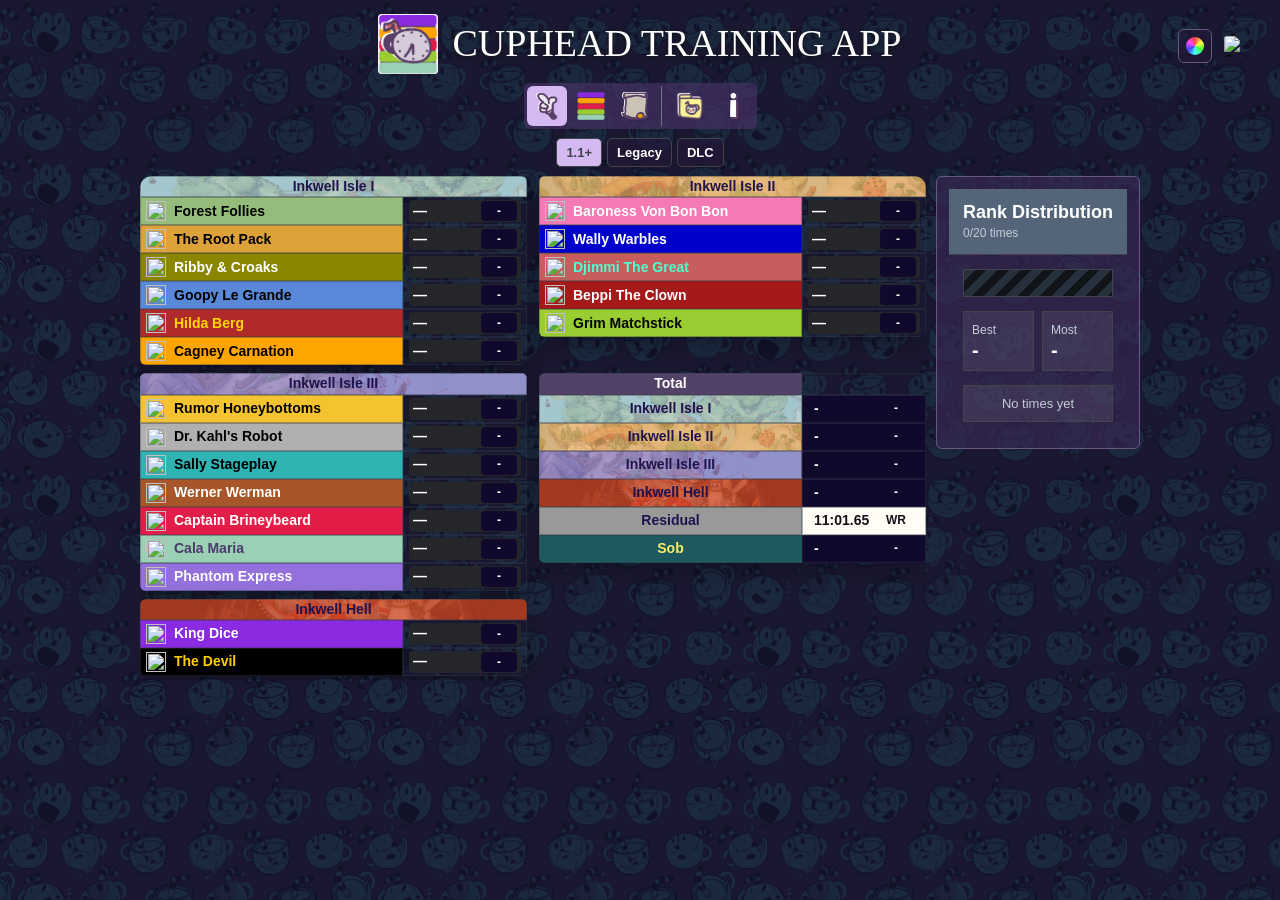
==== commit 710ad5df: "Release v1.2.3 with tested assembly-based Legacy detection" ====
--- a/Web/index.html
+++ b/Web/index.html
@@ -61,7 +61,7 @@
     <script src="js/render-personal.js?v=web-cleanup"></script>
     <script src="js/render-auto.js?v=web-cleanup"></script>
     <script src="js/render.js?v=web-cleanup"></script>
-    <script src="js/language.js?v=web-cleanup"></script>
+    <script src="js/language.js?v=assembly-version"></script>
     <script src="js/main.js?v=table-category-update"></script>
     <script src="js/host-bridge.js?v=web-cleanup"></script>
 
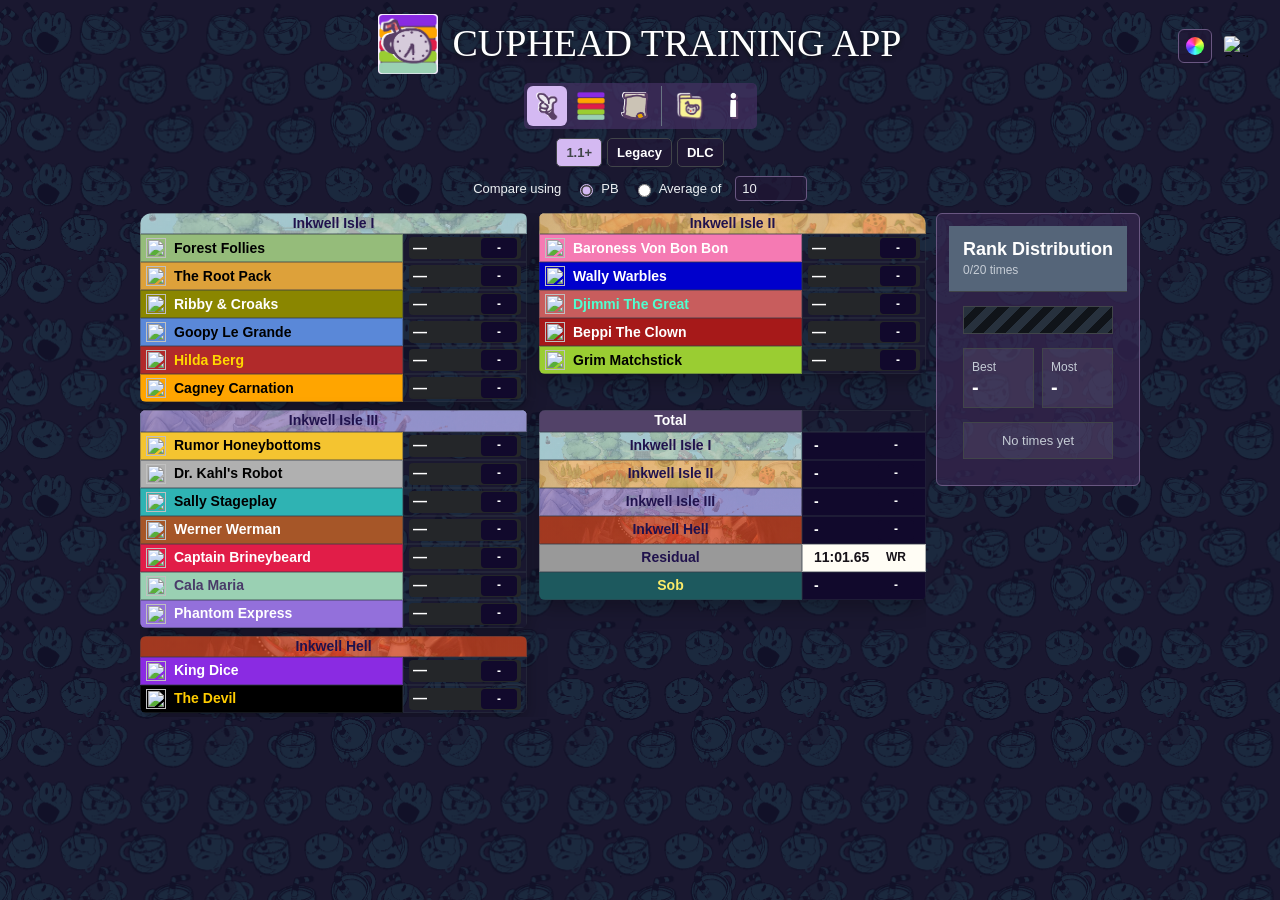
==== commit ecf03a18: "Release v1.3.0 with compact attempt grids and rendering optimizations" ====
--- a/Web/index.html
+++ b/Web/index.html
@@ -5,10 +5,11 @@
     <meta name="viewport" content="width=device-width, initial-scale=1.0">
     <title>Cuphead Training App</title>
 <link rel="icon" type="image/png" href="assets/icons/app-logo-small.png">
-    <script src="js/site-palette.js?v=web-cleanup"></script>
-    <link rel="stylesheet" href="style.css?v=table-category-update">
-    <link rel="stylesheet" href="css/site-palette.css?v=web-cleanup">
-    <link rel="stylesheet" href="css/host-bridge.css?v=web-cleanup">
+    <script src="js/site-palette.js?v=performance-pass"></script>
+    <link rel="stylesheet" href="style.css?v=performance-pass">
+    <link rel="stylesheet" href="css/training-comparison.css?v=training-cards">
+    <link rel="stylesheet" href="css/site-palette.css?v=boss-pages-cleanup">
+    <link rel="stylesheet" href="css/host-bridge.css?v=boss-pages-cleanup">
 </head>
 <body class="compact-mode" data-page="personal-times">
 
@@ -37,6 +38,13 @@
 
     <div id="category-tabs" class="category-tabs"></div>
 
+    <div class="training-comparison" role="group" data-i18n-aria-label="training.comparison">
+        <span data-i18n="training.comparison">Compare using</span>
+        <label><input type="radio" name="training-comparison" value="pb" checked> <span data-i18n="training.pb">PB</span></label>
+        <label><input type="radio" name="training-comparison" value="average"> <span data-i18n="training.average-of">Average of</span></label>
+        <input id="training-average-count" type="number" min="1" max="10000" step="1" value="10" data-i18n-aria-label="training.average-count" aria-label="Number of clears to average">
+    </div>
+
     <div class="board-layout training-board">
         <div class="scroll-wrapper">
             <div id="table"></div>
@@ -53,17 +61,18 @@
     <script src="js/state.js?v=web-cleanup"></script>
     <script src="js/time.js?v=web-cleanup"></script>
     <script src="js/category.js?v=table-category-update"></script>
-    <script src="js/data-access.js?v=web-cleanup"></script>
-    <script src="js/ranks.js?v=web-cleanup"></script>
-    <script src="js/calculations.js?v=web-cleanup"></script>
+    <script src="js/data-access.js?v=boss-pages-cleanup"></script>
+    <script src="js/ranks.js?v=boss-pages-cleanup"></script>
+    <script src="js/calculations.js?v=training-cards"></script>
     <script src="js/wr-times.js?v=web-cleanup"></script>
     <script src="js/storage.js?v=web-cleanup"></script>
     <script src="js/render-personal.js?v=web-cleanup"></script>
-    <script src="js/render-auto.js?v=web-cleanup"></script>
+    <script src="js/render-auto.js?v=training-cards"></script>
     <script src="js/render.js?v=web-cleanup"></script>
-    <script src="js/language.js?v=assembly-version"></script>
+    <script src="js/language.js?v=recent-pages"></script>
+    <script src="js/training-comparison.js?v=training-cards"></script>
     <script src="js/main.js?v=table-category-update"></script>
-    <script src="js/host-bridge.js?v=web-cleanup"></script>
+    <script src="js/host-bridge.js?v=recent-pages"></script>
 
 </body>
 </html>
--- a/Web/style.css
+++ b/Web/style.css
@@ -198,7 +198,7 @@
 .page-tabs a.icon-reveal.active,.page-tabs a.icon-reveal.active-info{pointer-events:auto}
 .page-tabs .info-nav-btn.icon-reveal{border-radius:9px;background:transparent}
 .page-tabs .info-nav-btn.active-info{background:var(--panel-selection);color:#45494d}
-.icon-caption{position:absolute;left:calc(100% + 6px);top:50%;z-index:1;padding:6px 9px;border:1px solid #536270;border-radius:6px;background:#25272a;color:#f0f3f6;font:600 13px/1.3 system-ui,sans-serif;white-space:nowrap;pointer-events:none;opacity:0;visibility:hidden;transform:translateY(-50%)}
+.icon-caption{position:absolute;left:50%;top:calc(100% + 6px);z-index:1;padding:6px 9px;border:1px solid #536270;border-radius:6px;background:#25272a;color:#f0f3f6;font:600 13px/1.3 system-ui,sans-serif;max-width:min(240px,calc(100vw - 32px));white-space:normal;text-align:center;pointer-events:none;opacity:0;visibility:hidden;transform:translateX(-50%)}
 .icon-reveal:hover,.icon-reveal:focus-visible{z-index:2}
 .icon-reveal:hover>.icon-caption,.icon-reveal:focus-visible>.icon-caption{opacity:1;visibility:visible}
 .isle-artwork{background-size:cover;background-position:center}
@@ -232,8 +232,9 @@
 body[data-page=time-table] .reference-table .boss-content{gap:6px}
 
 body[data-page]{isolation:isolate}
-body[data-page]:before{--tile-width:360px;--tile-height:463px;content:"";position:fixed;inset:calc(-1 * var(--tile-height)) 0 0 calc(-1 * var(--tile-width));z-index:-1;background:url(assets/backgrounds/cuphead-pattern.png) repeat;background-size:var(--tile-width) var(--tile-height);filter:hue-rotate(calc((var(--site-hue,265) - 265) * 1deg));animation:pattern-drift 180s linear infinite;pointer-events:none}
+body[data-page]:before{--tile-width:360px;--tile-height:463px;content:"";position:fixed;inset:calc(-1 * var(--tile-height)) 0 0 calc(-1 * var(--tile-width));z-index:-1;background:var(--pattern-image,url(assets/backgrounds/cuphead-pattern.png)) repeat;background-size:var(--tile-width) var(--tile-height);animation:pattern-drift 180s steps(2700,end) infinite;pointer-events:none}
 html.app-shell-page body:before{content:none}
+html.is-scrolling body[data-page]:before{animation-play-state:paused}
 @keyframes pattern-drift{to{transform:translate3d(var(--tile-width),var(--tile-height),0)}}
 @media(prefers-reduced-motion:reduce){body[data-page]:before{animation:none}}
 
--- a/Web/css/training-comparison.css
+++ b/Web/css/training-comparison.css
@@ -0,0 +1,4 @@
+.training-comparison{display:flex;justify-content:center;align-items:center;flex-wrap:wrap;gap:8px 14px;margin:0 0 12px;color:#edf0f3;font-size:13px}
+.training-comparison label{display:inline-flex;align-items:center;gap:5px;cursor:pointer}
+.training-comparison input[type=radio]{accent-color:var(--panel-selection)}
+#training-average-count{width:5.5em;padding:4px 6px;border:1px solid var(--panel-border);border-radius:4px;background:var(--panel-bg-deep);color:inherit;font:inherit;font-variant-numeric:tabular-nums}
--- a/Web/css/site-palette.css
+++ b/Web/css/site-palette.css
@@ -11,9 +11,7 @@
 .site-palette-wheel input{position:absolute;width:1px;height:1px;opacity:0;pointer-events:none}
 .site-palette-marker{position:absolute;width:12px;height:12px;border:2px solid white;border-radius:50%;box-shadow:0 0 0 1px #111;transform:rotate(calc(var(--site-hue, 265) * 1deg)) translateY(-45px);pointer-events:none}
 html[data-site-palette]{--panel-bg: hsl(var(--site-hue) 35% 24% / 75%);--panel-bg-deep: hsl(var(--site-hue) 35% 15% / 86%);--panel-border: hsl(var(--site-hue) 24% 44%);--panel-accent: hsl(var(--site-hue) 33% 34%);--panel-accent-soft: hsl(var(--site-hue) 35% 29% / 78%);--panel-selection: hsl(var(--site-hue) 69% 84%);--panel-accent-bright: hsl(var(--site-hue) 67% 76%);--palette-popover: hsl(var(--site-hue) 35% 18%);--palette-input: var(--panel-bg-deep)}
-html[data-site-palette] body[data-game=cuphead]:before{filter:hue-rotate(calc((var(--site-hue) - 265) * 1deg))}
-html[data-site-palette] body:is([data-game=hollow-knight],[data-game=silksong]){background-image:linear-gradient(hsl(var(--site-hue) 48% 16% / 24%),hsl(var(--site-hue) 48% 12% / 48%)),var(--game-background)}
-html[data-site-palette] :is(.category-tab,.category-sub-option,.data-control-btn,.rank-chart,.game-choices,.icon-caption){background:var(--panel-bg-deep);border-color:var(--panel-border)}
+html[data-site-palette] :is(.category-tab,.category-sub-option,.data-control-btn,.rank-chart,.icon-caption){background:var(--panel-bg-deep);border-color:var(--panel-border)}
 html[data-site-palette] :is(.category-tab,.category-sub-option,.data-control-btn):is(:hover,:focus-visible){background:var(--panel-accent)}
 html[data-site-palette] :is(.category-tab,.category-sub-option).is-active{background:var(--panel-selection);border-color:var(--panel-selection)}
 html[data-site-palette] :is(.reference-table thead th,.rank-chart-header){background:var(--panel-accent)}
--- a/Web/css/host-bridge.css
+++ b/Web/css/host-bridge.css
@@ -7,12 +7,3 @@
 .host-watcher-btn{border:2px solid #c5ccd5;border-radius:999px;background:var(--panel-accent-soft, #303c4c);color:#fff;font-weight:600;font-size:12px;padding:6px 14px;cursor:pointer;flex-shrink:0}
 .host-watcher-btn:hover{background:var(--panel-accent, #556579)}
 .host-watcher-btn.active{background:#9e4058;border-color:#ffb4c6}
-.host-watcher-link{color:var(--panel-accent-bright, #e0b965);text-decoration:none;font-size:12px;font-weight:600;flex-shrink:0}
-.host-watcher-link:hover{text-decoration:underline}
-.autolog-table{width:100%;border-collapse:separate;border-spacing:0;overflow:hidden;border-radius:12px;border:2px solid var(--panel-border, #333b46)}
-.autolog-table th,.autolog-table td{padding:8px 10px;border-bottom:1px solid rgba(255,255,255,.08)}
-.autolog-table thead th{background:var(--panel-bg-deep, #101419);color:#e0b965;text-align:left}
-.autolog-table tbody tr:hover td{filter:brightness(1.05)}
-.trend-up{color:#6bff8d;font-weight:700}
-.trend-down{color:#ff7b7b;font-weight:700}
-.trend-flat{color:#b7c0ca}
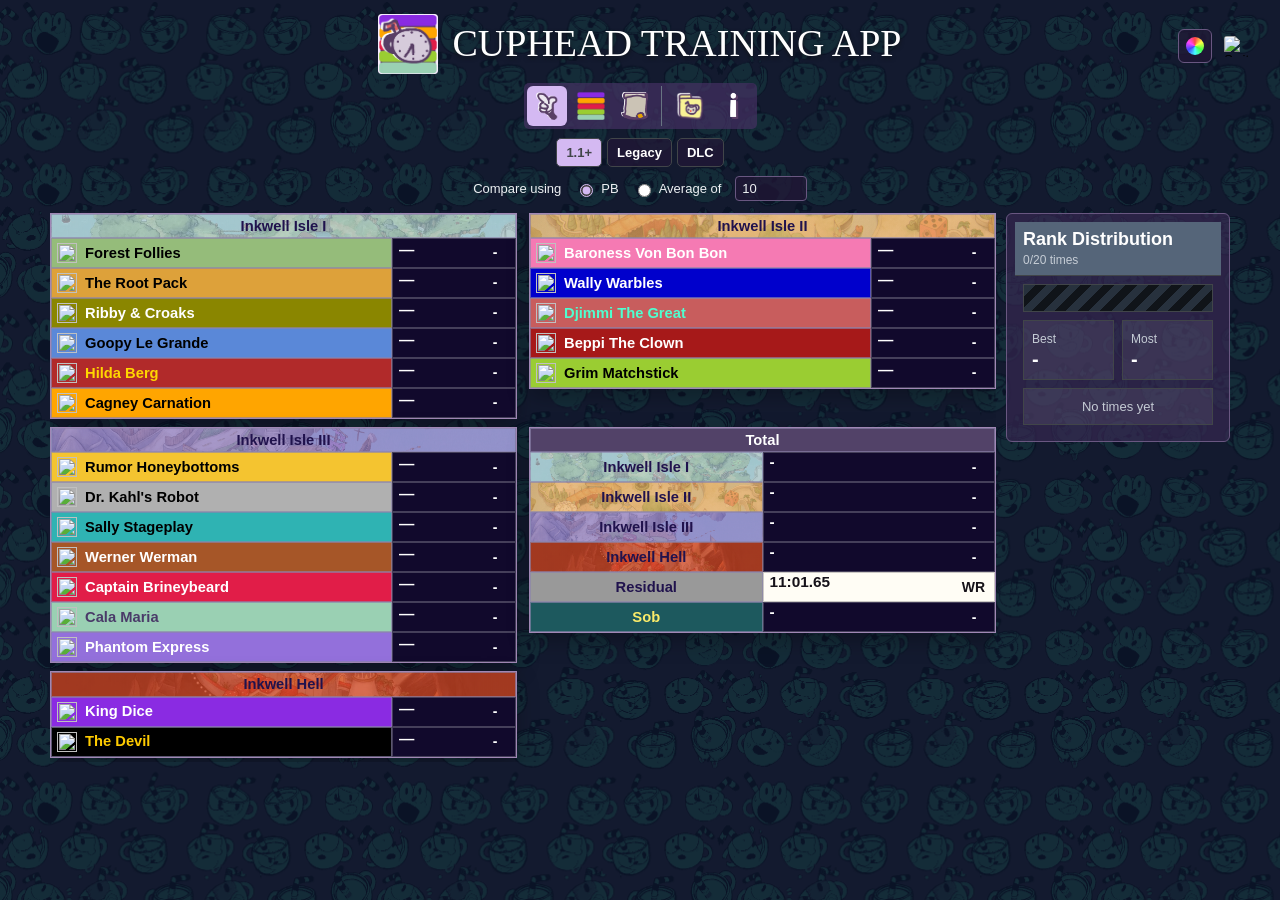
==== commit e465dfce: "Release v1.3.1 with stable graph points and Training layout fixes" ====
--- a/Web/index.html
+++ b/Web/index.html
@@ -5,36 +5,15 @@
     <meta name="viewport" content="width=device-width, initial-scale=1.0">
     <title>Cuphead Training App</title>
 <link rel="icon" type="image/png" href="assets/icons/app-logo-small.png">
-    <script src="js/site-palette.js?v=performance-pass"></script>
-    <link rel="stylesheet" href="style.css?v=performance-pass">
+    <script src="js/site-palette.js?v=background-hue-offset"></script>
+    <link rel="stylesheet" href="style.css?v=shared-ui-cleanup">
     <link rel="stylesheet" href="css/training-comparison.css?v=training-cards">
     <link rel="stylesheet" href="css/site-palette.css?v=boss-pages-cleanup">
     <link rel="stylesheet" href="css/host-bridge.css?v=boss-pages-cleanup">
 </head>
 <body class="compact-mode" data-page="personal-times">
 
-<div class="pages">
-    <div class="training-brand">
-        <img src="assets/icons/app-logo.png" alt="" width="88" height="88">
-        <div id="bigtitle">Cuphead Training App</div>
-    </div>
-    <a href="info.html" class="info-nav-btn" data-i18n-aria-label="ui.info-aria" aria-label="How it works">&#9432;</a>
-
-    <div class="header-preferences">
-        <button id="lang-toggle-btn" class="lang-toggle-btn-inline" type="button" data-i18n-aria-label="ui.language-aria" aria-label="Toggle language">
-            <img src="https://flagcdn.com/w40/us.png" srcset="https://flagcdn.com/w80/us.png 2x" alt="English" width="28" height="21">
-        </button>
-    </div>
-</div>
-
-<div class="nav-row">
-    <div class="page-tabs">
-            <a href="index.html" class="active" data-i18n="nav.training">Training</a>
-        <a href="index2.html" data-i18n="nav.time-table">Time Table</a>
-            <a href="autolog.html" data-i18n="nav.attempt-log">Attempt Log</a>
-        <a href="backups.html" data-i18n="nav.backups">Backups</a>
-    </div>
-</div>
+<script src="js/page-header.js?v=shared-header"></script>
 
     <div id="category-tabs" class="category-tabs"></div>
 
@@ -62,12 +41,12 @@
     <script src="js/time.js?v=web-cleanup"></script>
     <script src="js/category.js?v=table-category-update"></script>
     <script src="js/data-access.js?v=boss-pages-cleanup"></script>
-    <script src="js/ranks.js?v=boss-pages-cleanup"></script>
+    <script src="js/ranks.js?v=training-layout"></script>
     <script src="js/calculations.js?v=training-cards"></script>
     <script src="js/wr-times.js?v=web-cleanup"></script>
     <script src="js/storage.js?v=web-cleanup"></script>
-    <script src="js/render-personal.js?v=web-cleanup"></script>
-    <script src="js/render-auto.js?v=training-cards"></script>
+    <script src="js/render-personal.js?v=training-layout"></script>
+    <script src="js/render-auto.js?v=shared-ui-cleanup"></script>
     <script src="js/render.js?v=web-cleanup"></script>
     <script src="js/language.js?v=recent-pages"></script>
     <script src="js/training-comparison.js?v=training-cards"></script>
--- a/Web/style.css
+++ b/Web/style.css
@@ -1,6 +1,7 @@
 @font-face{font-family:Cuphead Poster;src:local("Cuphead Poster"),local("Cuphead Poster Regular");font-style:normal;font-weight:400;font-display:swap}
 @font-face{font-family:Alegreya Sans SC;src:url(assets/fonts/alegreya-sans-sc-bold.woff2) format("woff2");font-weight:700;font-display:swap}
 :root{--panel-bg: rgb(57 40 83 / 65%);--panel-bg-deep: rgb(34 23 55 / 74%);--panel-border: #695781;--panel-accent: #5b4677;--panel-accent-soft: rgb(69 49 99 / 70%);--panel-selection: #d4b9f2;--panel-accent-bright: #edbd5f}
+:root{--table-border:hsl(calc(var(--site-hue,265) + 8) 24% 62%);--table-grid:hsl(calc(var(--site-hue,265) - 12) 20% 60% / 65%);--table-divider:hsl(calc(var(--site-hue,265) + 18) 25% 40%)}
 *{box-sizing:border-box}
 html{min-height:100%}
 body{min-height:100%;margin:0;padding:20px;color:#fff;font-family:Segoe UI,-apple-system,BlinkMacSystemFont,Roboto,Helvetica,Arial,sans-serif;position:relative;background-color:#19182c}
@@ -38,7 +39,7 @@
 .board-layout{display:flex;align-items:flex-start;gap:18px;width:100%}
 .scroll-wrapper{flex:1 1 auto;min-width:0;overflow-x:auto;border-radius:12px;overflow-y:visible;padding-bottom:8px}
 body[data-page=personal-times] .scroll-wrapper{display:flex;align-items:flex-start;gap:18px}
-body[data-page=time-table] .scroll-wrapper{display:block;--reference-isle-width: clamp(66px, 7vw, 104px);--reference-boss-width: clamp(108px, 12vw, 170px)}
+body[data-page=time-table] .scroll-wrapper{display:block}
 .reference-table{width:100%;min-width:1000px;font-variant-numeric:tabular-nums}
 .reference-isle{width:var(--reference-isle-width)}
 .reference-boss{width:var(--reference-boss-width)}
@@ -55,21 +56,21 @@
 body.compact-mode .training-brand>img{width:48px;height:48px}
 body.compact-mode:is([data-page=personal-times],[data-page=time-table]) .category-tabs{margin-bottom:5px}
 body.compact-mode .reference-table :is(th,td){padding-block:0}}
-.training-board.board-layout{display:grid;grid-template-columns:minmax(0,1fr) clamp(164px,22vw,204px);width:min(100%,1000px);margin-inline:auto}
+.training-board.board-layout{display:grid;grid-template-columns:minmax(0,1fr) clamp(184px,20vw,224px);width:min(100%,1180px);margin-inline:auto}
 body[data-page=personal-times] .training-board>.scroll-wrapper{display:grid;grid-template-columns:repeat(2,minmax(0,1fr));align-items:start;gap:8px 12px}
 .training-board #table{display:contents}
 .training-isle-group{display:grid;gap:8px;min-width:0}
 .training-board :is(.training-isle,.personal-totals-table){width:100%}
 .training-board :is(.training-isle th,.training-isle .boss,.personal-totals-table .island){position:static;width:auto;min-width:0}
 .training-board :is(.training-time-width,.personal-time-col){width:clamp(104px,10.5vw,124px)}
-body.compact-mode .training-board :is(th,td){padding:2px 5px;font-size:14px}
+body.compact-mode .training-board :is(th,td){padding:3px 5px;font-size:clamp(14px,1.15vw,16px)}
 .training-board :is(.boss span,.personal-totals-table .island){white-space:normal;overflow:visible}
 .training-board .boss-icon{flex:none;width:clamp(17px,2.8vh,20px);height:clamp(17px,2.8vh,20px)}
-.training-board .time-input-wrapper{justify-content:space-between;gap:4px;font-variant-numeric:tabular-nums}
-.training-board .time-rank-display{min-width:36px;height:clamp(17px,2.8vh,20px);padding:0 3px;font-size:clamp(10px,1.05vw,12px)}
-.training-board>.rank-chart-column{min-width:0}
+.training-board .time-input-wrapper{justify-content:space-between;align-items:stretch;gap:4px;min-height:28px;height:100%;padding:3px 6px;background:transparent!important;font-size:clamp(14px,1.2vw,16px);font-variant-numeric:tabular-nums}
+.training-board .time-rank-display{min-width:28px;height:auto;align-self:stretch;padding:0 3px;font-size:14px}
+.training-board>.rank-chart-column{min-width:0;gap:6px}
 .training-board>.rank-chart-column .rank-chart{position:static}
-body.compact-mode .training-board .rank-chart-pie{width:136px;max-width:100%}
+body.compact-mode .training-board .rank-chart-pie{width:136px;height:136px;max-width:100%}
 @media(max-width:640px){
 .training-board.board-layout{grid-template-columns:minmax(0,1fr)}}
 @media(max-width:460px){
@@ -108,11 +109,10 @@
 .rank-chart-header{display:flex;align-items:flex-start;justify-content:space-between;gap:12px;padding:14px;border-bottom:1px solid #414549;background:#556579}
 .rank-chart-header h2{margin:0;font-size:18px;line-height:1.1}
 .rank-chart-header span,.rank-chart-stats span{display:block;margin-top:3px;color:#c5ccd5;font-size:12px}
-.rank-chart-header strong{min-width:52px;padding:6px 8px;border:1px solid #414549;background:#fff;color:#414549;text-align:center;font-size:18px}
 .rank-chart-stack{display:flex;height:28px;margin:14px;overflow:hidden;border:1px solid #414549;background:#101419}
 .rank-chart-segment{display:block;min-width:4px;height:100%}
 .rank-chart-empty-segment{width:100%;background:repeating-linear-gradient(135deg,#27313d,#27313d 8px,#101419 8px 16px)}
-.rank-chart-pie{width:160px;aspect-ratio:1;margin:0 auto;border-radius:50%;border:2px solid rgba(255,255,255,.18);background:transparent;box-shadow:inset 0 0 0 9999px transparent}
+.rank-chart-pie{aspect-ratio:1;margin:0 auto;border:2px solid rgba(255,255,255,.18);background:transparent}
 .rank-chart-stats{display:grid;grid-template-columns:1fr 1fr;gap:8px;padding:0 14px 14px}
 .rank-chart-stats div{border:1px solid #414549;background:#ffffff14;padding:8px}
 .rank-chart-stats strong{display:block;margin-top:2px;font-size:20px}
@@ -223,11 +223,11 @@
 .page-tabs,body.compact-mode .page-tabs,.category-tab,.data-control-btn{border-radius:5px}
 .page-tabs a,.page-tabs .info-nav-btn.icon-reveal,.icon-caption{border-radius:4px}
 body[data-page=time-table] .scroll-wrapper{--reference-isle-width: 115px;--reference-boss-width: 260px;overflow-x:auto;border-radius:0}
-body[data-page=time-table] .reference-table{width:1895px;min-width:1895px;font-weight:700;overflow:visible;border-radius:6px;border:3px solid var(--panel-border)}
-body.compact-mode[data-page=time-table] .reference-table :is(th,td){font-size:16px;font-weight:700;padding:4px 5px;line-height:1.25;letter-spacing:0;border:0;border-right:3px solid #241c3099;border-bottom:1px solid #241c3066}
-body.compact-mode[data-page=time-table] .reference-table th{font-weight:800;border-bottom:3px solid var(--panel-border)}
-body[data-page=time-table] .reference-table .isle-start>td{border-top:3px solid var(--panel-border)}
-body[data-page=time-table] .reference-table .island{font-weight:800;border-bottom:3px solid var(--panel-border)}
+body[data-page=time-table] .reference-table{width:1895px;min-width:1895px;font-weight:700;overflow:visible;border-radius:6px;border:3px solid var(--table-border)}
+body.compact-mode[data-page=time-table] .reference-table :is(th,td){font-size:16px;font-weight:700;padding:4px 5px;line-height:1.25;letter-spacing:0;border:0;border-right:3px solid var(--table-grid);border-bottom:1px solid var(--table-grid)}
+body.compact-mode[data-page=time-table] .reference-table th{font-weight:800;border-bottom:3px solid var(--table-border)}
+body[data-page=time-table] .reference-table .isle-start>td{border-top:3px solid var(--table-border)}
+body[data-page=time-table] .reference-table .island{font-weight:800;border-bottom:3px solid var(--table-border)}
 body[data-page=time-table] .reference-table .boss-icon{width:28px;height:28px}
 body[data-page=time-table] .reference-table .boss-content{gap:6px}
 
@@ -241,4 +241,21 @@
 body[data-page=time-table] .reference-table :is(.island,.boss){position:sticky}
 body[data-page=time-table] .reference-table .island{left:3px}
 body[data-page=time-table] .reference-table .boss{left:calc(var(--reference-isle-width) + 3px)}
-body.compact-mode[data-page=time-table] :is(.reference-table .boss,.reference-totals-table .island){border-right:10px solid var(--palette-popover,#221737);background-clip:padding-box;box-shadow:3px 0 0 #0004}
+body.compact-mode[data-page=time-table] :is(.reference-table .boss,.reference-totals-table .island){border-right:10px solid var(--table-divider);background-clip:padding-box;box-shadow:3px 0 0 var(--table-border)}
+
+.training-board :is(.training-isle,.personal-totals-table){border:1px solid var(--table-border)}
+.training-board :is(th,td){border-color:var(--table-grid)}
+
+.training-board :is(.scroll-wrapper,table,.time-input-wrapper,.time-input,.time-rank-display,.auto-time-display){border-radius:0}
+.training-board .personal-time-col{border-color:var(--rank-border,var(--table-grid))}
+body.compact-mode[data-page=time-table] .reference-table :is(th,td)[class*="rank-"]{border-color:var(--rank-border,var(--table-grid))}
+.training-board .rank-chart-pie-shell{padding:0}
+.training-board .rank-chart-pie-wrapper{min-height:0;padding:10px}
+body.compact-mode .training-board .rank-chart{padding:8px}
+.training-board .rank-chart-header{padding:8px}
+.training-board .rank-chart-stack{margin:8px}
+.training-board .rank-chart-stats{padding:0 8px 8px}
+.training-board .rank-chart-list{gap:6px;padding:0 8px 8px}
+.training-board .rank-chart-row{grid-template-columns:40px minmax(0,1fr) 24px;gap:5px}
+
+body.compact-mode .training-board td.personal-time-col{padding:0}
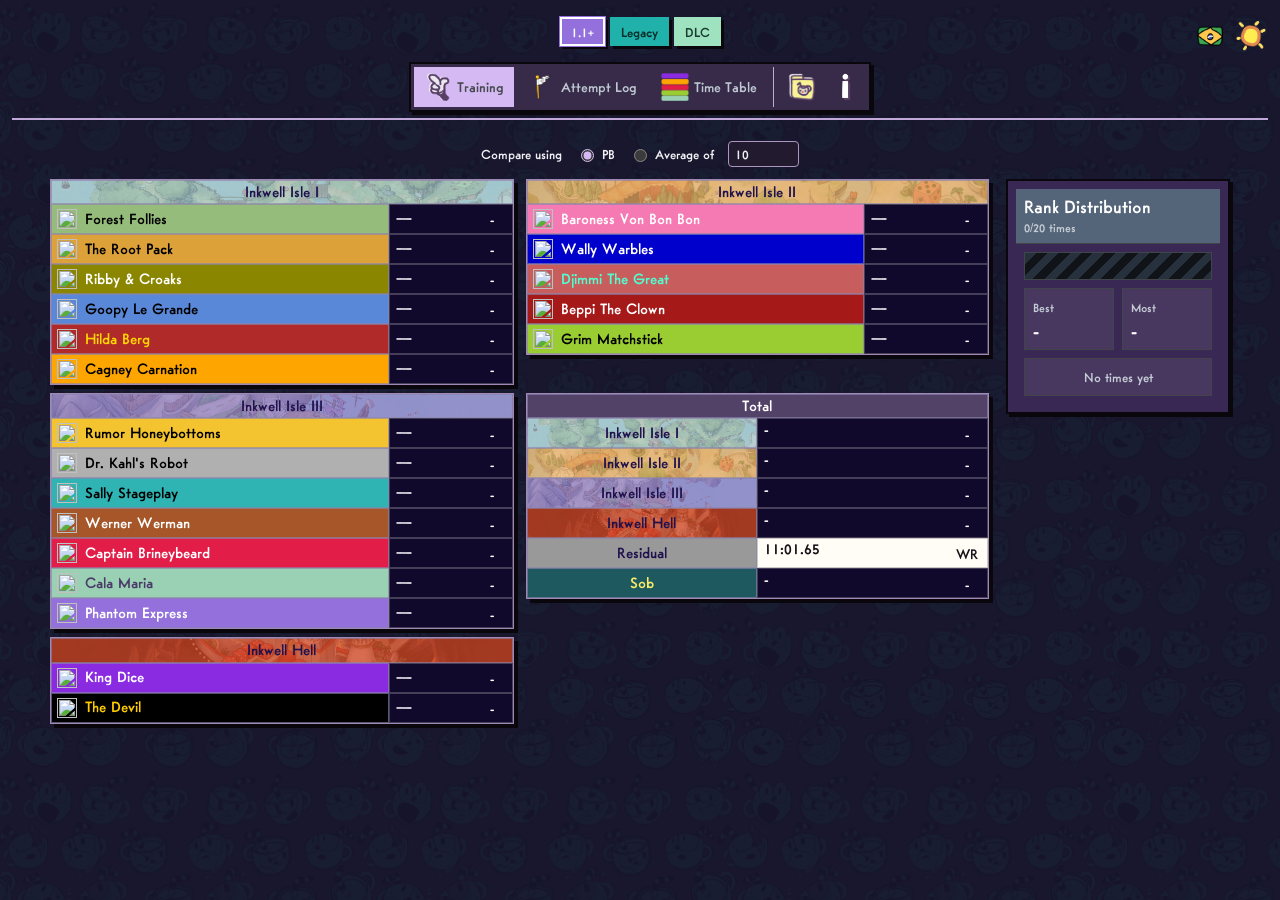
==== commit 3a6e5683: "Release v1.4.0 with unified interface and graph updates" ====
--- a/Web/index.html
+++ b/Web/index.html
@@ -5,15 +5,15 @@
     <meta name="viewport" content="width=device-width, initial-scale=1.0">
     <title>Cuphead Training App</title>
 <link rel="icon" type="image/png" href="assets/icons/app-logo-small.png">
-    <script src="js/site-palette.js?v=background-hue-offset"></script>
-    <link rel="stylesheet" href="style.css?v=shared-ui-cleanup">
-    <link rel="stylesheet" href="css/training-comparison.css?v=training-cards">
-    <link rel="stylesheet" href="css/site-palette.css?v=boss-pages-cleanup">
-    <link rel="stylesheet" href="css/host-bridge.css?v=boss-pages-cleanup">
+    <link rel="stylesheet" href="style.css?v=1.4.0">
+    <link rel="stylesheet" href="css/training-comparison.css?v=1.4.0">
+    <link rel="stylesheet" href="css/host-bridge.css?v=1.4.0">
+<link rel="stylesheet" href="css/app-ui.css?v=1.4.0">
+<script src="js/appearance.js?v=1.4.0"></script>
 </head>
 <body class="compact-mode" data-page="personal-times">
 
-<script src="js/page-header.js?v=shared-header"></script>
+<script src="js/page-header.js?v=1.4.0"></script>
 
     <div id="category-tabs" class="category-tabs"></div>
 
@@ -35,23 +35,23 @@
         </div>
     </div>
 
-    <script src="js/sound-effects.js?v=web-cleanup"></script>
-<script src="data.js?v=web-cleanup"></script>
-    <script src="js/state.js?v=web-cleanup"></script>
-    <script src="js/time.js?v=web-cleanup"></script>
-    <script src="js/category.js?v=table-category-update"></script>
-    <script src="js/data-access.js?v=boss-pages-cleanup"></script>
-    <script src="js/ranks.js?v=training-layout"></script>
-    <script src="js/calculations.js?v=training-cards"></script>
-    <script src="js/wr-times.js?v=web-cleanup"></script>
-    <script src="js/storage.js?v=web-cleanup"></script>
-    <script src="js/render-personal.js?v=training-layout"></script>
-    <script src="js/render-auto.js?v=shared-ui-cleanup"></script>
-    <script src="js/render.js?v=web-cleanup"></script>
-    <script src="js/language.js?v=recent-pages"></script>
-    <script src="js/training-comparison.js?v=training-cards"></script>
-    <script src="js/main.js?v=table-category-update"></script>
-    <script src="js/host-bridge.js?v=recent-pages"></script>
+    <script src="js/sound-effects.js?v=1.4.0"></script>
+<script src="data.js?v=1.4.0"></script>
+    <script src="js/state.js?v=1.4.0"></script>
+    <script src="js/time.js?v=1.4.0"></script>
+    <script src="js/category.js?v=1.4.0"></script>
+    <script src="js/data-access.js?v=1.4.0"></script>
+    <script src="js/ranks.js?v=1.4.0"></script>
+    <script src="js/calculations.js?v=1.4.0"></script>
+    <script src="js/wr-times.js?v=1.4.0"></script>
+    <script src="js/storage.js?v=1.4.0"></script>
+    <script src="js/render-personal.js?v=1.4.0"></script>
+    <script src="js/render-auto.js?v=1.4.0"></script>
+    <script src="js/render.js?v=1.4.0"></script>
+    <script src="js/language.js?v=1.4.0"></script>
+    <script src="js/training-comparison.js?v=1.4.0"></script>
+    <script src="js/main.js?v=1.4.0"></script>
+    <script src="js/host-bridge.js?v=1.4.0"></script>
 
 </body>
 </html>
--- a/Web/style.css
+++ b/Web/style.css
@@ -1,39 +1,26 @@
-@font-face{font-family:Cuphead Poster;src:local("Cuphead Poster"),local("Cuphead Poster Regular");font-style:normal;font-weight:400;font-display:swap}
-@font-face{font-family:Alegreya Sans SC;src:url(assets/fonts/alegreya-sans-sc-bold.woff2) format("woff2");font-weight:700;font-display:swap}
-:root{--panel-bg: rgb(57 40 83 / 65%);--panel-bg-deep: rgb(34 23 55 / 74%);--panel-border: #695781;--panel-accent: #5b4677;--panel-accent-soft: rgb(69 49 99 / 70%);--panel-selection: #d4b9f2;--panel-accent-bright: #edbd5f}
-:root{--table-border:hsl(calc(var(--site-hue,265) + 8) 24% 62%);--table-grid:hsl(calc(var(--site-hue,265) - 12) 20% 60% / 65%);--table-divider:hsl(calc(var(--site-hue,265) + 18) 25% 40%)}
+:root{--table-border:hsl(273 24% 62%);--table-grid:hsl(253 20% 60% / 65%);--table-divider:hsl(283 25% 40%)}
 *{box-sizing:border-box}
 html{min-height:100%}
-body{min-height:100%;margin:0;padding:20px;color:#fff;font-family:Segoe UI,-apple-system,BlinkMacSystemFont,Roboto,Helvetica,Arial,sans-serif;position:relative;background-color:#19182c}
+body{min-height:100%;margin:0;padding:20px;color:#fff;font-family:var(--ui-font);position:relative;background-color:#19182c}
 html.app-shell-page body{background:transparent}
-.pages{display:flex;align-items:center;justify-content:center;gap:8px;margin-bottom:12px;width:100%;min-height:96px;padding-inline:96px}
-#bigtitle{margin:0;width:min(800px,calc(100vw - 176px));max-width:100%;height:auto;display:block;position:relative;z-index:100;color:#fff;font:400 clamp(18px,4.5vw,54px)/1.1 "Cuphead Poster","Alegreya Sans SC",Georgia,serif;text-align:center;text-transform:uppercase;text-shadow:0 2px 4px #101419}
-#bigtitle[hidden]{display:none}
-.training-brand{display:flex;align-items:center;justify-content:center;gap:14px;min-width:0}
-.training-brand>img{width:88px;height:88px;flex:none;object-fit:contain}
-body.compact-mode .training-brand>img{width:60px;height:60px}
-.pages .training-brand #bigtitle{width:auto}
-.info-nav-btn{position:fixed;top:46px;right:calc(120px + 100% - 100vw)}
-.header-preferences{position:fixed;top:47px;right:20px}
 body[data-game=cuphead] *{font-weight:700}
-.pages{position:relative;z-index:100}
-.page-tabs{display:inline-flex;background:var(--panel-accent-soft);padding:4px;border-radius:12px;gap:4px;margin-top:10px}
-.page-tabs a{color:#bec8d2;font-size:18px;font-weight:700;text-decoration:none;padding:8px 18px;border-radius:9px;transition:all .2s ease}
+.page-tabs{display:inline-flex;background:var(--panel-accent-soft);padding:4px;gap:4px;margin-top:10px}
+.page-tabs a{color:#bec8d2;font-size:18px;font-weight:700;text-decoration:none;padding:8px 18px;}
 .page-tabs a:hover{background:#ffffff14;color:#fff}
 .page-tabs a.active{background:var(--panel-selection);color:#45494d;pointer-events:none}
 .page-tabs a.active:hover{color:#45494d}
 .category-tabs{display:flex;flex-wrap:wrap;justify-content:center;gap:8px;margin:0 0 16px}
-.category-tab{min-height:34px;border:1px solid #414549;padding:6px 14px;background:var(--panel-bg-deep);color:#fff;font:inherit;font-size:15px;font-weight:800;cursor:pointer;border-radius:8px}
+.category-tab{min-height:34px;border:1px solid #414549;padding:6px 14px;background:var(--panel-bg-deep);color:#fff;font:inherit;font-size:15px;font-weight:800;cursor:pointer}
 .category-tab:hover,.category-tab:focus-visible{background:#383b3e}
 .category-tab.is-active{background:var(--panel-selection);color:#414549}
 .category-icon{width:20px;height:20px;object-fit:contain;vertical-align:middle;margin-right:6px}
 .category-tab-group{display:flex;align-items:center;gap:8px}
 .category-sub-options{display:flex;gap:4px}
-.category-sub-option{min-width:32px;min-height:32px;border:1px solid #414549;padding:4px;background:var(--panel-bg-deep);cursor:pointer;border-radius:8px}
+.category-sub-option{min-width:32px;min-height:32px;border:1px solid #414549;padding:4px;background:var(--panel-bg-deep);cursor:pointer}
 .category-sub-option:hover,.category-sub-option:focus-visible{background:#383b3e}
 .category-sub-option.is-active{background:var(--panel-selection);border-color:var(--panel-selection)}
 .category-sub-option .category-icon{margin-right:0}
-.data-control-btn{padding:10px 20px;background:var(--panel-bg-deep);border:1px solid #414549;border-radius:8px;color:#fff;font-size:14px;font-weight:500;cursor:pointer;transition:all .2s ease}
+.data-control-btn{padding:10px 20px;background:var(--panel-bg-deep);border:1px solid #414549;color:#fff;font-size:14px;font-weight:500;cursor:pointer;}
 .data-control-btn:hover{background:#383b3e;border-color:#4a5562}
 .data-control-btn:active{transform:translateY(1px)}
 .board-layout{display:flex;align-items:flex-start;gap:18px;width:100%}
@@ -52,8 +39,6 @@
 .reference-table .boss-content{gap:4px}
 .reference-table .boss-icon{width:13px;height:13px}
 @media(max-height:650px){
-body.compact-mode:is([data-page=personal-times],[data-page=time-table]) .pages{min-height:48px;margin-bottom:4px}
-body.compact-mode .training-brand>img{width:48px;height:48px}
 body.compact-mode:is([data-page=personal-times],[data-page=time-table]) .category-tabs{margin-bottom:5px}
 body.compact-mode .reference-table :is(th,td){padding-block:0}}
 .training-board.board-layout{display:grid;grid-template-columns:minmax(0,1fr) clamp(184px,20vw,224px);width:min(100%,1180px);margin-inline:auto}
@@ -82,7 +67,7 @@
 .placeholder-table h2{margin:0;padding:14px 14px 4px;font-size:20px}
 .placeholder-table p{margin:0;padding:0 14px 14px;color:#c5ccd5;font-size:14px;font-weight:700}
 .placeholder-table table{width:100%}
-table{width:max-content;border-collapse:separate;border-spacing:0;table-layout:fixed;border-radius:12px;overflow:hidden;box-shadow:0 8px 20px #00000040}
+table{width:max-content;border-collapse:separate;border-spacing:0;table-layout:fixed;border-radius:12px;overflow:hidden;}
 th,td{border:1px solid rgba(51,59,70,.4);padding:2px 10px;color:inherit;font-size:15px;font-weight:700;line-height:1.1;text-align:center;white-space:nowrap}
 th{position:sticky;top:0;z-index:30;background:#524268;color:#fff;font-weight:800}
 .island{position:sticky;left:0;z-index:25;min-width:90px;width:90px;background-color:#101419}
@@ -95,14 +80,14 @@
 .rank-col{min-width:90px;width:90px;max-width:90px}
 .personal-time-col{min-width:140px;width:140px;background:transparent}
 th.personal-time-col{background:transparent}
-.time-input-wrapper{display:flex;align-items:center;justify-content:center;gap:4px;padding:1px 4px;border-radius:4px;transition:background .2s ease;background:#242629!important;width:100%;max-width:100%;box-sizing:border-box}
+.time-input-wrapper{display:flex;align-items:center;justify-content:center;gap:4px;padding:1px 4px;border-radius:4px;background:#242629!important;width:100%;max-width:100%;box-sizing:border-box}
 .time-input{flex:1 1 92px;width:92px;max-width:92px;height:24px;border:1px solid #556579;margin:0;background:transparent;color:inherit;font:inherit;font-size:12px;line-height:1;text-align:center;outline:none;padding:0 3px;border-radius:6px}
 .time-input::placeholder{color:#8795a3}
-.time-input:focus{border-color:#e0b965;box-shadow:inset 0 0 0 1px #e0b965}
+.time-input:focus{border-color:#e0b965;}
 .time-rank-display{display:inline-flex;align-items:center;justify-content:center;min-width:56px;height:28px;padding:0 10px;border-radius:4px;font-size:12px;font-weight:600;text-transform:uppercase;white-space:nowrap}
 .personal-rank-empty{background:#101419;color:#fff}
 .rank-chart-column{display:flex;flex-direction:column;flex:0 0 300px;gap:12px}
-.rank-chart{position:sticky;top:20px;flex:0 0 auto;max-height:calc(100vh - 40px);overflow-y:auto;border:1px solid var(--panel-border);background:var(--panel-bg);color:#fff;border-radius:12px}
+.rank-chart{position:sticky;top:20px;flex:0 0 auto;max-height:calc(100vh - 40px);overflow-y:auto;border:1px solid var(--panel-border);background:var(--panel-bg);color:#fff}
 .rank-chart-pie-shell{background:transparent;border-radius:12px;padding:14px 0}
 .rank-chart-pie-shell:empty{display:none}
 .rank-chart:empty{display:none}
@@ -124,12 +109,12 @@
 .rank-chart-count{text-align:right;font-size:13px}
 .rank-chart-empty{padding:10px;border:1px solid #414549;background:#ffffff14;color:#c5ccd5;text-align:center;font-size:13px}
 .rank-chart-pie-wrapper{position:relative;display:flex;justify-content:center;align-items:center;width:100%;padding:30px;min-height:280px}
-.rank-chart-pie{width:200px;height:200px;border-radius:50%;position:relative;box-shadow:0 0 0 4px #414549,0 0 0 8px #45494d,0 0 20px #536b824d}
-.rank-chart-tooltip{position:fixed;pointer-events:none;z-index:9999;padding:6px 10px;border-radius:8px;background:#14141ebf;border:1px solid rgba(255,255,255,.15);color:#fff;font-size:13px;font-weight:600;white-space:nowrap;max-width:calc(100vw - 40px);opacity:0;transform:translate(12px,12px);transition:opacity .12s ease,transform .12s ease}
+.rank-chart-pie{width:200px;height:200px;border-radius:50%;position:relative;}
+.rank-chart-tooltip{position:fixed;pointer-events:none;z-index:9999;padding:6px 10px;border-radius:8px;background:#14141ebf;border:1px solid rgba(255,255,255,.15);color:#fff;font-size:13px;font-weight:600;white-space:nowrap;max-width:calc(100vw - 40px);opacity:0;transform:translate(12px,12px);}
 .tooltip-icons{display:flex;flex-wrap:wrap;gap:4px;margin-top:6px;max-width:200px}
 .tooltip-boss-icon{width:24px;height:24px;object-fit:contain}
 [data-tooltip]{cursor:help}
-.info-tooltip{background:#222a33f5;color:#c5ccd5;padding:8px 12px;border-radius:8px;font-size:12px;font-weight:500;max-width:300px;white-space:normal;border:1px solid #45494d;box-shadow:0 4px 12px #0000004d}
+.info-tooltip{background:#222a33f5;color:#c5ccd5;padding:8px 12px;border-radius:8px;font-size:12px;font-weight:500;max-width:300px;white-space:normal;border:1px solid #45494d;}
 html::-webkit-scrollbar,body::-webkit-scrollbar{width:8px}
 html::-webkit-scrollbar-track,body::-webkit-scrollbar-track{background:transparent}
 html::-webkit-scrollbar-thumb,body::-webkit-scrollbar-thumb{border:2px solid transparent;border-radius:999px;background:#596674;background-clip:padding-box}
@@ -139,22 +124,11 @@
 .scroll-wrapper::-webkit-scrollbar-track,.rank-chart::-webkit-scrollbar-track{background:#161719}
 .scroll-wrapper::-webkit-scrollbar-thumb,.rank-chart::-webkit-scrollbar-thumb{border-radius:6px;background:#667789}
 .scroll-wrapper::-webkit-scrollbar-thumb:hover,.rank-chart::-webkit-scrollbar-thumb:hover{background:#9aabb9}
-tbody tr:hover td{filter:brightness(1.08)}
-.info-nav-btn{display:inline-flex;align-items:center;justify-content:center;width:36px;height:36px;padding:0;border-radius:50%;font-size:22px;line-height:1;font-weight:400;background-color:#45494d;color:#bec8d2;text-decoration:none;flex-shrink:0}
 .info-nav-btn:hover{background-color:#6a8197;color:#fff}
 .info-nav-btn.active{background-color:#ced6de;color:#45494d;cursor:default;pointer-events:none}
-.nav-row{display:grid;grid-template-columns:minmax(0,1fr) auto minmax(0,1fr);align-items:center;gap:12px;margin-bottom:16px}
-.nav-row .page-tabs{grid-column:2}
-@media(max-width:540px){
-.nav-row{grid-template-columns:minmax(0,1fr);justify-items:center}
-.nav-row .page-tabs{grid-column:1;justify-self:center}}
 body.compact-mode{padding:12px}
-body.compact-mode .pages{min-height:64px;margin-bottom:7px}
-body.compact-mode #bigtitle{width:min(580px,calc(100vw - 152px));font-size:clamp(18px,4.2vw,38px)}
-body.compact-mode .info-nav-btn,body.compact-mode .header-preferences{top:29px}
-body.compact-mode .nav-row{margin-bottom:9px;gap:8px}
-body.compact-mode .page-tabs{margin-top:0;padding:3px;gap:2px;border-radius:8px}
-body.compact-mode .page-tabs a{padding:6px 10px;border-radius:6px;font-size:14px}
+body.compact-mode .page-tabs{margin-top:0;padding:3px;gap:2px}
+body.compact-mode .page-tabs a{padding:6px 10px;font-size:14px}
 body.compact-mode .category-tabs{gap:5px;margin-bottom:9px}
 body.compact-mode .category-tab{min-height:29px;padding:4px 9px;font-size:13px}
 body.compact-mode .board-layout{gap:10px}
@@ -169,13 +143,7 @@
 body.compact-mode .info-section{padding:12px 15px}
 body.compact-mode .info-section h2{margin-bottom:6px;font-size:16px}
 body.compact-mode .info-section p,body.compact-mode .info-section li{margin-bottom:5px;font-size:12px}
-.lang-toggle-btn-inline{background:none;border:2px solid transparent;padding:4px 6px;cursor:pointer;border-radius:6px;transition:all .2s ease;display:flex;align-items:center;justify-content:center}
-.lang-toggle-btn-inline img{display:block;border-radius:3px;transition:transform .2s ease}
-.lang-toggle-btn-inline:hover{background:#ffffff14;border-color:#ffffff26}
-.lang-toggle-btn-inline:hover img{transform:scale(1.1)}
-.lang-toggle-btn{background:none;border:2px solid transparent;font-size:22px;line-height:1;padding:4px 6px;cursor:pointer;border-radius:6px;transition:all .2s ease}
-.lang-toggle-btn:hover{background:#ffffff14;border-color:#ffffff26}
-.wr-link{text-decoration:none;font-weight:inherit;font-size:inherit;border-bottom:1px dotted currentColor;opacity:.9;transition:opacity .15s,border-bottom-color .15s}
+.wr-link{text-decoration:none;font-weight:inherit;font-size:inherit;border-bottom:1px dotted currentColor;opacity:.9;}
 .wr-link:hover{opacity:1;border-bottom-style:solid}
 .show-overall-average [data-series]{opacity:.5}
 .recent-attempt-list{display:grid;gap:8px}
@@ -194,11 +162,10 @@
 .nav-artwork{object-fit:contain}
 .icon-reveal:is([data-i18n-aria-label="nav.training"],[data-i18n-aria-label="nav.enter-times"]):active>.nav-artwork{content:url(assets/icons/shooting-hand.png?v=refreshed-icons)}
 .page-tabs a.icon-reveal,body.compact-mode .page-tabs a.icon-reveal{position:relative;inset:auto;padding:6px;min-width:40px;min-height:40px;box-sizing:border-box}
-.page-tabs a.icon-reveal{transition:none}
 .page-tabs a.icon-reveal.active,.page-tabs a.icon-reveal.active-info{pointer-events:auto}
 .page-tabs .info-nav-btn.icon-reveal{border-radius:9px;background:transparent}
 .page-tabs .info-nav-btn.active-info{background:var(--panel-selection);color:#45494d}
-.icon-caption{position:absolute;left:50%;top:calc(100% + 6px);z-index:1;padding:6px 9px;border:1px solid #536270;border-radius:6px;background:#25272a;color:#f0f3f6;font:600 13px/1.3 system-ui,sans-serif;max-width:min(240px,calc(100vw - 32px));white-space:normal;text-align:center;pointer-events:none;opacity:0;visibility:hidden;transform:translateX(-50%)}
+.icon-caption{position:absolute;left:50%;top:calc(100% + 6px);z-index:1;padding:6px 9px;border:1px solid #536270;border-radius:6px;background:#25272a;color:#f0f3f6;font:600 13px/1.3 var(--ui-font);max-width:min(240px,calc(100vw - 32px));white-space:normal;text-align:center;pointer-events:none;opacity:0;visibility:hidden;transform:translateX(-50%)}
 .icon-reveal:hover,.icon-reveal:focus-visible{z-index:2}
 .icon-reveal:hover>.icon-caption,.icon-reveal:focus-visible>.icon-caption{opacity:1;visibility:visible}
 .isle-artwork{background-size:cover;background-position:center}
@@ -207,21 +174,14 @@
 .delete-run-button{grid-column:3;grid-row:3;justify-self:end}}
 @media(max-width:900px){
 body{padding:14px}
-.pages{flex-wrap:wrap;gap:8px 16px;min-height:72px}
-#bigtitle,a{font-size:22px}
-#bigtitle{width:min(800px,calc(100vw - 136px))}
+a{font-size:22px}
 .board-layout{flex-direction:column}
 .scroll-wrapper,.rank-chart{width:100%}
 .rank-chart{position:static;flex-basis:auto;max-height:none}}
-.graph-color-setting{display:inline-flex;align-items:center;gap:6px;color:#c0c7cf;font-size:12px;cursor:pointer}
 .icon-reveal:not(:is(.active,.active-info,.is-active))>svg{color:var(--nav-icon-color, #b9d7ee)}
 .icon-reveal:is([data-i18n-aria-label="nav.training"],[data-i18n-aria-label="nav.enter-times"]){--nav-icon-color:#e9bd69}
 .icon-reveal[data-i18n-aria-label="nav.time-table"]{--nav-icon-color:#9ccce4}
-.icon-reveal[data-i18n-aria-label="projection.title"]{--nav-icon-color:#e2a884}
-.icon-reveal:is([data-i18n-aria-label="nav.backups"],[data-i18n-aria-label="recap.title"]){--nav-icon-color:#c7b6e8}
-table,.rank-chart,.info-page .info-section,.recent-attempt-card{border-radius:6px}
-.page-tabs,body.compact-mode .page-tabs,.category-tab,.data-control-btn{border-radius:5px}
-.page-tabs a,.page-tabs .info-nav-btn.icon-reveal,.icon-caption{border-radius:4px}
+.icon-reveal[data-i18n-aria-label="nav.backups"]{--nav-icon-color:#c7b6e8}
 body[data-page=time-table] .scroll-wrapper{--reference-isle-width: 115px;--reference-boss-width: 260px;overflow-x:auto;border-radius:0}
 body[data-page=time-table] .reference-table{width:1895px;min-width:1895px;font-weight:700;overflow:visible;border-radius:6px;border:3px solid var(--table-border)}
 body.compact-mode[data-page=time-table] .reference-table :is(th,td){font-size:16px;font-weight:700;padding:4px 5px;line-height:1.25;letter-spacing:0;border:0;border-right:3px solid var(--table-grid);border-bottom:1px solid var(--table-grid)}
@@ -232,16 +192,15 @@
 body[data-page=time-table] .reference-table .boss-content{gap:6px}
 
 body[data-page]{isolation:isolate}
-body[data-page]:before{--tile-width:360px;--tile-height:463px;content:"";position:fixed;inset:calc(-1 * var(--tile-height)) 0 0 calc(-1 * var(--tile-width));z-index:-1;background:var(--pattern-image,url(assets/backgrounds/cuphead-pattern.png)) repeat;background-size:var(--tile-width) var(--tile-height);animation:pattern-drift 180s steps(2700,end) infinite;pointer-events:none}
+body[data-page]:before{--tile-width:360px;--tile-height:463px;content:"";position:fixed;inset:calc(-1 * var(--tile-height)) 0 0 calc(-1 * var(--tile-width));z-index:-1;background:url(assets/backgrounds/cuphead-pattern.png) repeat;background-size:var(--tile-width) var(--tile-height);opacity:var(--pattern-opacity,.38);pointer-events:none}
 html.app-shell-page body:before{content:none}
-html.is-scrolling body[data-page]:before{animation-play-state:paused}
-@keyframes pattern-drift{to{transform:translate3d(var(--tile-width),var(--tile-height),0)}}
-@media(prefers-reduced-motion:reduce){body[data-page]:before{animation:none}}
+
+
 
 body[data-page=time-table] .reference-table :is(.island,.boss){position:sticky}
 body[data-page=time-table] .reference-table .island{left:3px}
 body[data-page=time-table] .reference-table .boss{left:calc(var(--reference-isle-width) + 3px)}
-body.compact-mode[data-page=time-table] :is(.reference-table .boss,.reference-totals-table .island){border-right:10px solid var(--table-divider);background-clip:padding-box;box-shadow:3px 0 0 var(--table-border)}
+body.compact-mode[data-page=time-table] :is(.reference-table .boss,.reference-totals-table .island){border-right:10px solid var(--table-divider);background-clip:padding-box;}
 
 .training-board :is(.training-isle,.personal-totals-table){border:1px solid var(--table-border)}
 .training-board :is(th,td){border-color:var(--table-grid)}
--- a/Web/css/host-bridge.css
+++ b/Web/css/host-bridge.css
@@ -1,8 +1,8 @@
-.host-watcher-dock{position:fixed;bottom:12px;left:50%;transform:translate(-50%);z-index:12000;display:flex;align-items:center;gap:10px;padding:5px 10px;border:1px solid var(--panel-border, #695781);border-radius:999px;background:var(--panel-bg-deep, #221737);box-shadow:0 8px 28px #00000073;max-width:min(920px,calc(100vw - 32px))}
+.host-watcher-dock{position:fixed;bottom:12px;left:50%;transform:translate(-50%);z-index:12000;display:flex;align-items:center;gap:10px;padding:5px 10px;border:1px solid var(--panel-border, #695781);border-radius:999px;background:var(--panel-bg-deep, #221737);max-width:min(920px,calc(100vw - 32px))}
 body.has-watcher-dock{padding-bottom:68px}
-.host-watcher-dot{width:10px;height:10px;border-radius:50%;background:#888;flex-shrink:0;box-shadow:0 0 8px #ffffff26}
-.host-watcher-dot.active{background:#6bff8d;box-shadow:0 0 10px #6bff8dcc}
-.host-watcher-dot.warn{background:#ff9f43;box-shadow:0 0 10px #ff9f43cc}
+.host-watcher-dot{width:10px;height:10px;border-radius:50%;background:#888;flex-shrink:0;}
+.host-watcher-dot.active{background:#6bff8d;}
+.host-watcher-dot.warn{background:#ff9f43;}
 .host-watcher-text{font-size:13px;color:#edf0f3;white-space:nowrap;overflow:hidden;text-overflow:ellipsis}
 .host-watcher-btn{border:2px solid #c5ccd5;border-radius:999px;background:var(--panel-accent-soft, #303c4c);color:#fff;font-weight:600;font-size:12px;padding:6px 14px;cursor:pointer;flex-shrink:0}
 .host-watcher-btn:hover{background:var(--panel-accent, #556579)}
--- a/Web/css/app-ui.css
+++ b/Web/css/app-ui.css
@@ -0,0 +1,109 @@
+@font-face{font-family:"Cuphead Vogue";src:url(../assets/fonts/cuphead-vogue-bold.ttf) format("truetype");font-weight:400 700;font-style:normal;font-display:swap}
+:root{color-scheme:dark;--ui-font:"Cuphead Vogue","Segoe UI",sans-serif;--canvas:#19182c;--text:#f0ecf3;--text-muted:#c4bacd;--heading:#edc580;--danger:#ffb6c4;--panel-bg:#392853;--panel-bg-deep:#221b30;--panel-border:#ac96bf;--panel-accent:#5b4677;--panel-accent-soft:#382b49;--panel-selection:#d4b9f2;--pattern-opacity:.38;--separator:#c1a8d8;--death-line:#bb7b85;--frame-ink:#09070c;--frame-shadow:#09070c}
+:root[data-mode=light]{color-scheme:light;--canvas:#d8e4ef;--text:#302746;--text-muted:#59516e;--heading:#5936b8;--danger:#a52c47;--panel-bg:#f4f7fc;--panel-bg-deep:#dce7f2;--panel-border:#8c7b9e;--panel-accent:#dfca87;--panel-accent-soft:#e7e0f2;--panel-selection:#e5d9b4;--pattern-opacity:.055;--separator:#88719e;--death-line:#aa5465;--frame-ink:#665579;--frame-shadow:#256c67}
+body{background-color:var(--canvas);color:var(--text);font-family:var(--ui-font);font-size:15px;font-synthesis:none;text-rendering:optimizeLegibility}
+button,input,select,textarea{font-family:var(--ui-font)}
+.app-header{position:relative;display:grid;grid-template-columns:minmax(0,1fr) auto minmax(0,1fr);grid-template-rows:36px auto;align-items:center;gap:8px 12px;width:100%;margin:0 0 12px;padding:6px 0;border-bottom:2px solid var(--separator);z-index:100}
+.app-header .category-tabs{grid-column:2;grid-row:1;margin:0}
+.app-header .page-tabs{grid-column:2;grid-row:2;margin:0}
+.header-update{grid-column:1;grid-row:1;justify-self:start;align-self:start;padding:6px 8px;border:1px solid var(--panel-border);border-radius:3px;background:var(--panel-bg-deep);color:var(--text-muted);font:inherit;font-size:12px;cursor:pointer}
+.header-update:hover{color:#fff;border-color:var(--panel-selection)}
+.header-update[hidden]{display:none}
+.header-preferences{grid-column:3;grid-row:1;justify-self:end;display:flex;align-items:center;gap:5px}
+.lang-toggle-btn-inline{display:grid;place-items:center;border:0;padding:2px;background:transparent;cursor:pointer}
+.lang-toggle-btn-inline img{width:34px;height:28px;object-fit:contain;transition:transform .12s ease}
+.lang-toggle-btn-inline:hover img,.lang-toggle-btn-inline:focus-visible img{transform:scale(1.12)}
+.lang-toggle-btn-inline:focus-visible{outline:1px dotted var(--panel-selection);outline-offset:3px}
+.mode-toggle-btn{display:grid;place-items:center;padding:2px;border:0;background:none;cursor:pointer}
+.mode-toggle-btn img{width:30px;height:30px;object-fit:contain}
+.mode-toggle-btn:focus-visible{outline:1px dotted var(--separator)}
+.category-tab[data-category-id="1-1"]{--category-color:#9370db;--category-ink:#fff}
+.category-tab[data-category-id=DLC]{--category-color:#9fe2bf;--category-ink:#173c30}
+.category-tab[data-category-id=legacy]{--category-color:#20b2aa;--category-ink:#092e2b}
+.category-tab[data-category-id]{background:var(--category-color);color:var(--category-ink);border:2px solid transparent}
+.category-tab[data-category-id].is-active{opacity:1;border-color:var(--category-ink);outline:1px solid var(--category-color)}
+.category-tab[data-category-id]:hover{opacity:1}
+.page-tabs a.icon-reveal .icon-caption{font-family:var(--ui-font)}
+@media(min-width:1120px){.page-tabs .nav-icon-group:first-child .icon-caption{position:static;display:block;margin-left:5px;padding:0;border:0;background:none;color:inherit;opacity:1;visibility:visible;transform:none;white-space:nowrap;max-width:none;font-size:14px}.page-tabs .nav-icon-group:first-child a.icon-reveal{padding:6px 10px}}
+.backup-page{width:min(760px,100%);margin:0 auto;display:grid;gap:14px}
+.backup-page h1{margin:0;font-size:23px;color:var(--heading)}
+.backup-section{padding:16px}
+.backup-section h2{margin:0 0 10px;font-size:17px}
+.backup-section p{margin:6px 0;color:var(--text-muted);font-size:14px;line-height:1.5}
+.backup-section code{overflow-wrap:anywhere;font-size:12px}
+.backup-controls{display:flex;align-items:center;flex-wrap:wrap;gap:10px;margin-top:14px}
+.backup-controls .data-control-btn{margin:0}
+#backup-status{color:var(--text-muted);font-size:13px}
+body.compact-mode .attempt-log-page{width:min(1180px,calc(100% - 66px));margin:0 auto 48px 66px}
+.recent-attempt-heading{display:flex;flex-wrap:wrap;align-items:center;justify-content:space-between;gap:8px;margin:16px 0 8px}
+body.compact-mode .recent-attempt-heading h2{margin:0}
+.clear-all-attempts{padding:6px 9px;border-radius:3px;font-size:12px}
+.autolog-view-tabs:has(#back-all-bosses[hidden]){display:none}
+.history-chart text,.overall-chart text{font-family:var(--ui-font)}
+.combined-chart-legend span:last-child,.time-history-card .combined-chart-legend span:last-child{color:var(--death-line)}
+#delete-history-dialog{max-width:min(420px,calc(100vw - 32px));padding:20px;background:var(--panel-bg-deep);color:var(--text);border:2px solid var(--panel-border);border-radius:4px;font-family:var(--ui-font)}
+#delete-history-dialog::backdrop{background:#0009}
+#delete-history-dialog h2{margin:0 0 16px;color:var(--danger);font-size:22px}
+.delete-acknowledge{display:flex;align-items:start;gap:8px;margin:18px 0;font-size:14px;line-height:1.4}
+.dialog-actions{display:flex;justify-content:flex-end;gap:8px}
+.danger-button{color:var(--danger);border-color:var(--danger)}
+.data-control-btn:disabled{opacity:.4;cursor:default}
+:is(.page-tabs,.category-tab,.category-sub-option,.data-control-btn,.rank-chart,.backup-section,.info-section,.info-formula,.info-graph-wrap,.header-update){border:2px solid var(--frame-ink);border-radius:0;box-shadow:3px 3px 0 var(--frame-shadow)}
+:is(.backup-section,.info-section){background:var(--panel-bg)}
+:is(.time-chart-heading,.backup-section h2,.info-section h2){padding:5px 8px;background:var(--panel-accent);color:var(--heading);border-bottom:2px solid var(--frame-ink)}
+.page-tabs a,.page-tabs .info-nav-btn.icon-reveal{border-radius:0}
+body[data-page=attempt-log] *,body[data-page=attempt-log] *::before,body[data-page=attempt-log] *::after{border-radius:0!important}
+body[data-page=attempt-log] :is(.boss-detail-view,#overall-progress,.recent-attempt-card){border:2px solid var(--frame-ink);box-shadow:4px 4px 0 var(--frame-shadow)}
+body[data-page=attempt-log] :is(.history-card,.improvement-cards>div){border:1px solid var(--frame-ink);box-shadow:2px 2px 0 var(--frame-shadow)}
+body[data-page=attempt-log] .host-watcher-dock{border-color:#09070c;box-shadow:3px 3px 0 var(--frame-shadow)}
+.category-sub-option[data-sub-option-id=lobber]{background:#9364d5;border:2px solid transparent}
+.category-sub-option[data-sub-option-id=charge]{background:#f4cb53;border:2px solid transparent}
+.category-sub-option[data-sub-option-id].is-active{border-color:var(--text);outline:1px solid var(--separator)}
+.nav-icon-group+.nav-icon-group,.boss-detail-main .boss-detail-heading,.boss-detail-sidebar{border-color:var(--separator)}
+table{box-shadow:4px 4px 0 var(--frame-shadow)}
+.scroll-wrapper{padding-right:6px}
+.training-board>.scroll-wrapper{padding:0 7px 8px 0;overflow:visible}
+body.compact-mode .scroll-wrapper{padding-bottom:8px}
+body[data-page=time-table] .scroll-wrapper{border-right:2px solid var(--separator);border-bottom:2px solid var(--separator);box-shadow:4px 4px 0 var(--frame-shadow)}
+.boss-progress-layout{display:grid;grid-template-columns:minmax(0,1fr) 190px;align-items:start;gap:10px;margin-top:10px}
+body.compact-mode .boss-detail-main .boss-statistics .improvement-cards{grid-template-columns:1fr;margin:0;gap:7px}
+.boss-statistics .improvement-cards>div{background:var(--panel-bg-deep)}
+.boss-statistics .improvement-cards span{font-size:12px;color:var(--text-muted)}
+.boss-statistics .improvement-cards strong{font-size:16px}
+.boss-statistics .boss-averages h3{margin:0 0 5px;font-size:14px}
+.boss-statistics .boss-averages-table{width:100%;min-width:0;table-layout:auto;border-collapse:collapse;border:0;box-shadow:none;background:transparent}
+.boss-statistics .boss-averages-table :is(th,td){position:static;width:auto;min-width:0;max-width:none;padding:3px 2px;border:0;background:transparent;font-size:14px;line-height:1.3;text-align:center}
+.boss-statistics .boss-averages-table thead th{font-size:11px;color:var(--text-muted);font-weight:400}
+.boss-statistics .boss-averages-table .average-rank-time{display:block;padding:3px 5px;background:var(--average-bg);color:var(--average-text);font-size:16px;font-variant-numeric:tabular-nums;white-space:nowrap;text-align:center}
+body[data-page=attempt-log] .boss-statistics .playtime-summary{border-left:3px solid #8baeea;background:color-mix(in srgb,#586db9 17%,var(--panel-bg-deep))}
+body[data-page=attempt-log] .boss-statistics .best-clear-summary{border-left:3px solid #dcb254;background:color-mix(in srgb,#dcb254 12%,var(--panel-bg-deep))}
+.boss-statistics .playtime-summary strong{color:#bfd7ff}
+.boss-statistics .best-clear-summary strong{color:#f4d48c}
+html[data-mode=light] .boss-statistics .playtime-summary strong{color:#385f9e}
+html[data-mode=light] .boss-statistics .best-clear-summary strong{color:#855719}
+body.compact-mode .boss-detail-main .time-history-chart{height:270px}
+.death-rate-line{fill:none;stroke:var(--death-line);stroke-width:2.2;stroke-dasharray:7 4;opacity:1;vector-effect:non-scaling-stroke;pointer-events:none}
+.history-chart .attempt-dot{opacity:.23;stroke:none;pointer-events:none}
+.time-history-card .history-chart .time-axis-mark line{stroke:var(--panel-border);opacity:.3}
+.overall-chart polyline{stroke-width:2.8}
+.overall-boss-lines .is-unselected{opacity:.08!important}
+.overall-boss-key[aria-pressed=true]{outline:2px solid var(--separator);outline-offset:2px}
+html[data-mode=light] :is(.host-watcher-text,.host-watcher-btn){color:var(--text)}
+html[data-mode=light] :is(.average-slider-label output,.time-history-card .average-slider-label output){color:var(--heading)}
+html[data-mode=light] :is(.icon-caption,.chart-hover-tooltip,.time-history-card .chart-hover-tooltip,.time-input,.time-input-wrapper){background:var(--panel-bg-deep);color:var(--text)}
+html[data-mode=light] .training-board .time-input-wrapper{background:transparent!important}
+html[data-mode=light] .rank-chart,html[data-mode=light] .header-update,html[data-mode=light] .page-tabs a,html[data-mode=light] .data-control-btn{color:var(--text)}
+html[data-mode=light] .time-history-card .chart-zoom{color:var(--text-muted);background:var(--panel-bg-deep);border-color:var(--panel-border)}
+/* Pale blue frames, purple ink, gold title strips and solid teal shadows. */
+html[data-mode=light] :is(.page-tabs a:hover,.header-update:hover,.data-control-btn:hover){background:var(--panel-accent-soft);color:var(--heading)}
+html[data-mode=light] :is(.page-tabs a.active,.page-tabs .info-nav-btn.active-info,.detail-tabs button.is-active){background:var(--panel-selection);color:var(--heading)}
+html[data-mode=light] :is(.rank-chart-header,thead th,thead th.island,thead th.boss){background:var(--panel-accent);color:var(--heading)}
+html[data-mode=light] .overall-chart .overall-zero-reference text{fill:var(--heading)}
+html[data-mode=light] .boss-detail-sidebar{background:var(--panel-bg-deep);box-shadow:3px 0 0 var(--frame-shadow)}
+html[data-mode=light] .boss-stat-card{box-shadow:3px 3px 0 var(--frame-shadow)}
+html[data-mode=light] .rank-chart-empty-segment{background:repeating-linear-gradient(135deg,#dce7f2,#dce7f2 8px,#c6d4e2 8px,#c6d4e2 16px)}
+html[data-mode=light] :is(.training-comparison,.boss-averages-table tbody th,.rank-chart-header span,.rank-chart-stats span,.rank-chart-empty){color:var(--text-muted)}
+html[data-mode=light] :is(td:has(.personal-rank-empty),.personal-rank-empty){background:var(--panel-bg-deep)!important;color:var(--text-muted)!important}
+html[data-mode=light] td:has(.personal-rank-empty) .auto-time-display{color:var(--text-muted)}
+@media(max-width:850px){.boss-progress-layout{grid-template-columns:minmax(0,1fr)}body.compact-mode .boss-detail-main .boss-statistics .improvement-cards{grid-template-columns:repeat(2,minmax(0,1fr))}.boss-statistics .boss-averages{grid-column:1/-1}}
+@media(max-width:600px){.app-header{grid-template-columns:minmax(0,1fr) auto minmax(0,1fr);gap:8px 4px}.header-update{max-width:105px;font-size:10px;padding:4px}.page-tabs .nav-artwork{width:24px;height:24px}.nav-icon-group{gap:1px}.nav-icon-group+.nav-icon-group{padding-left:3px;margin-left:1px}}
